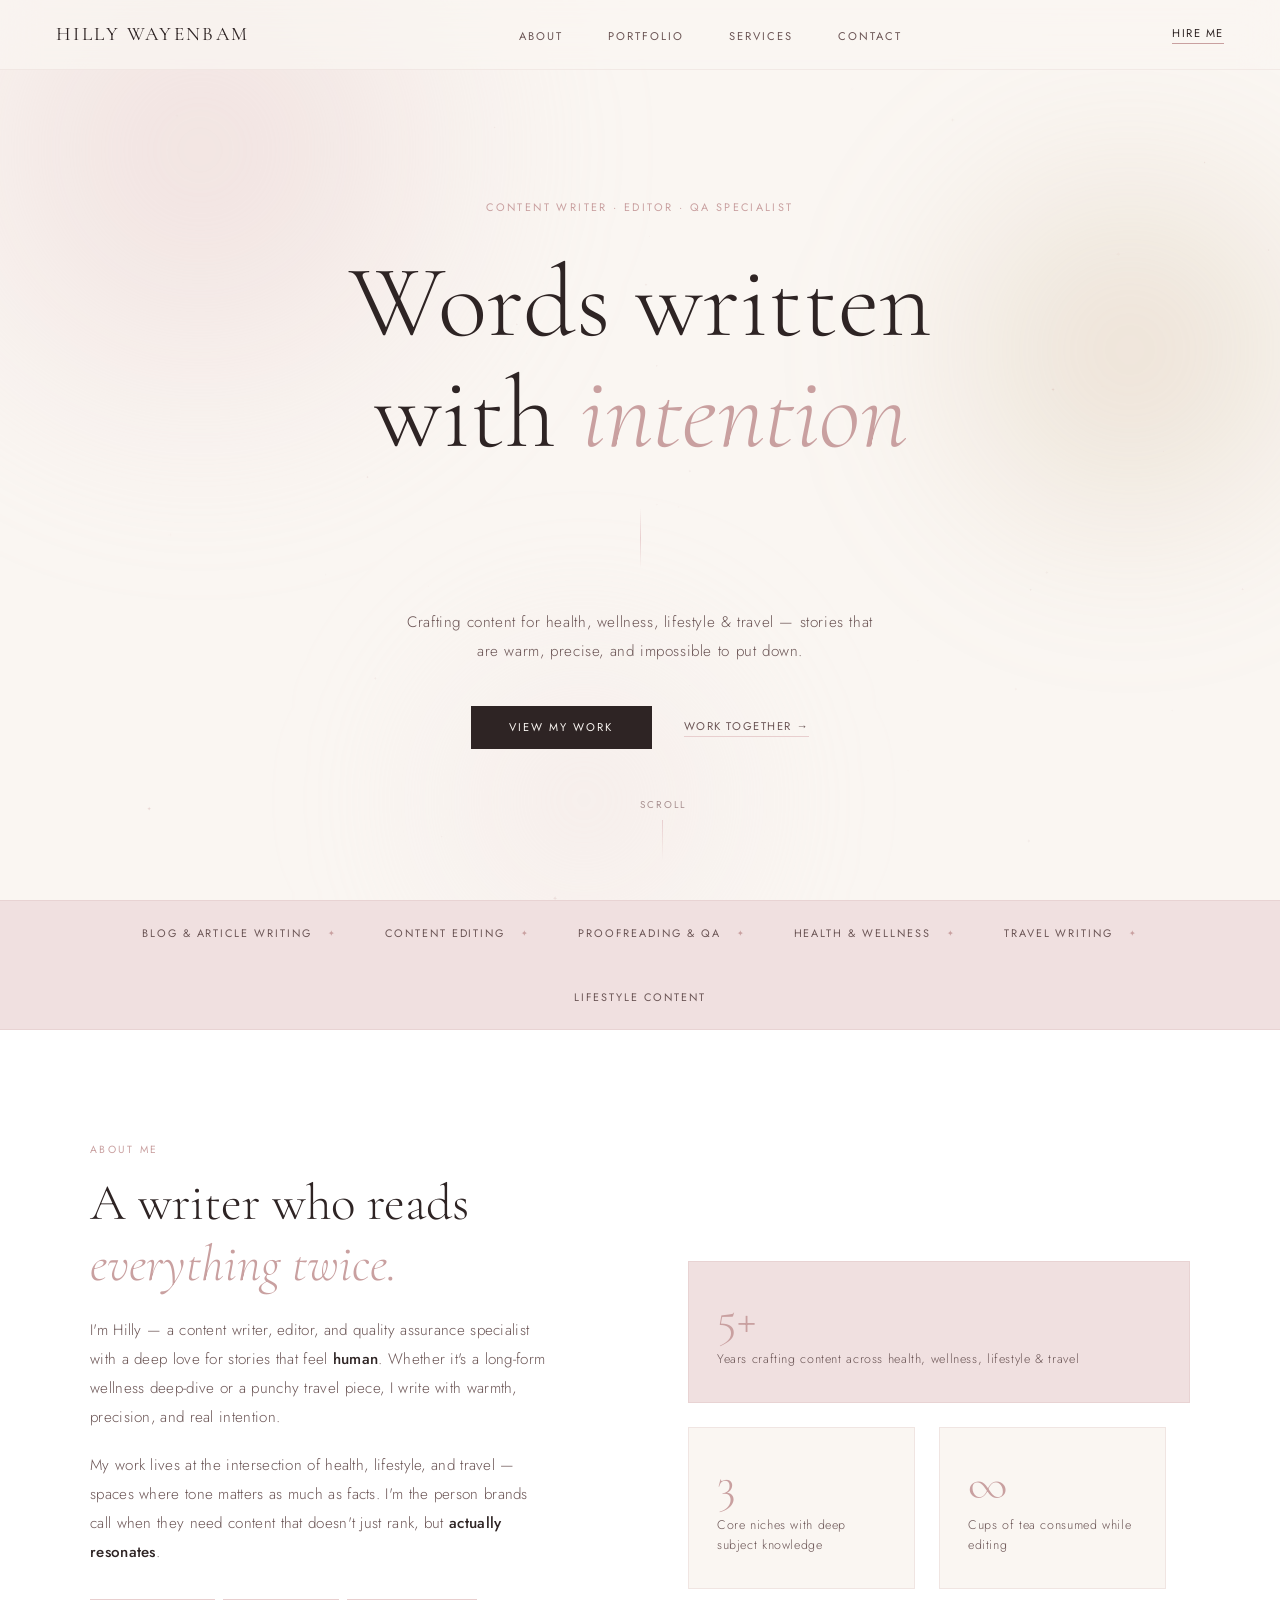
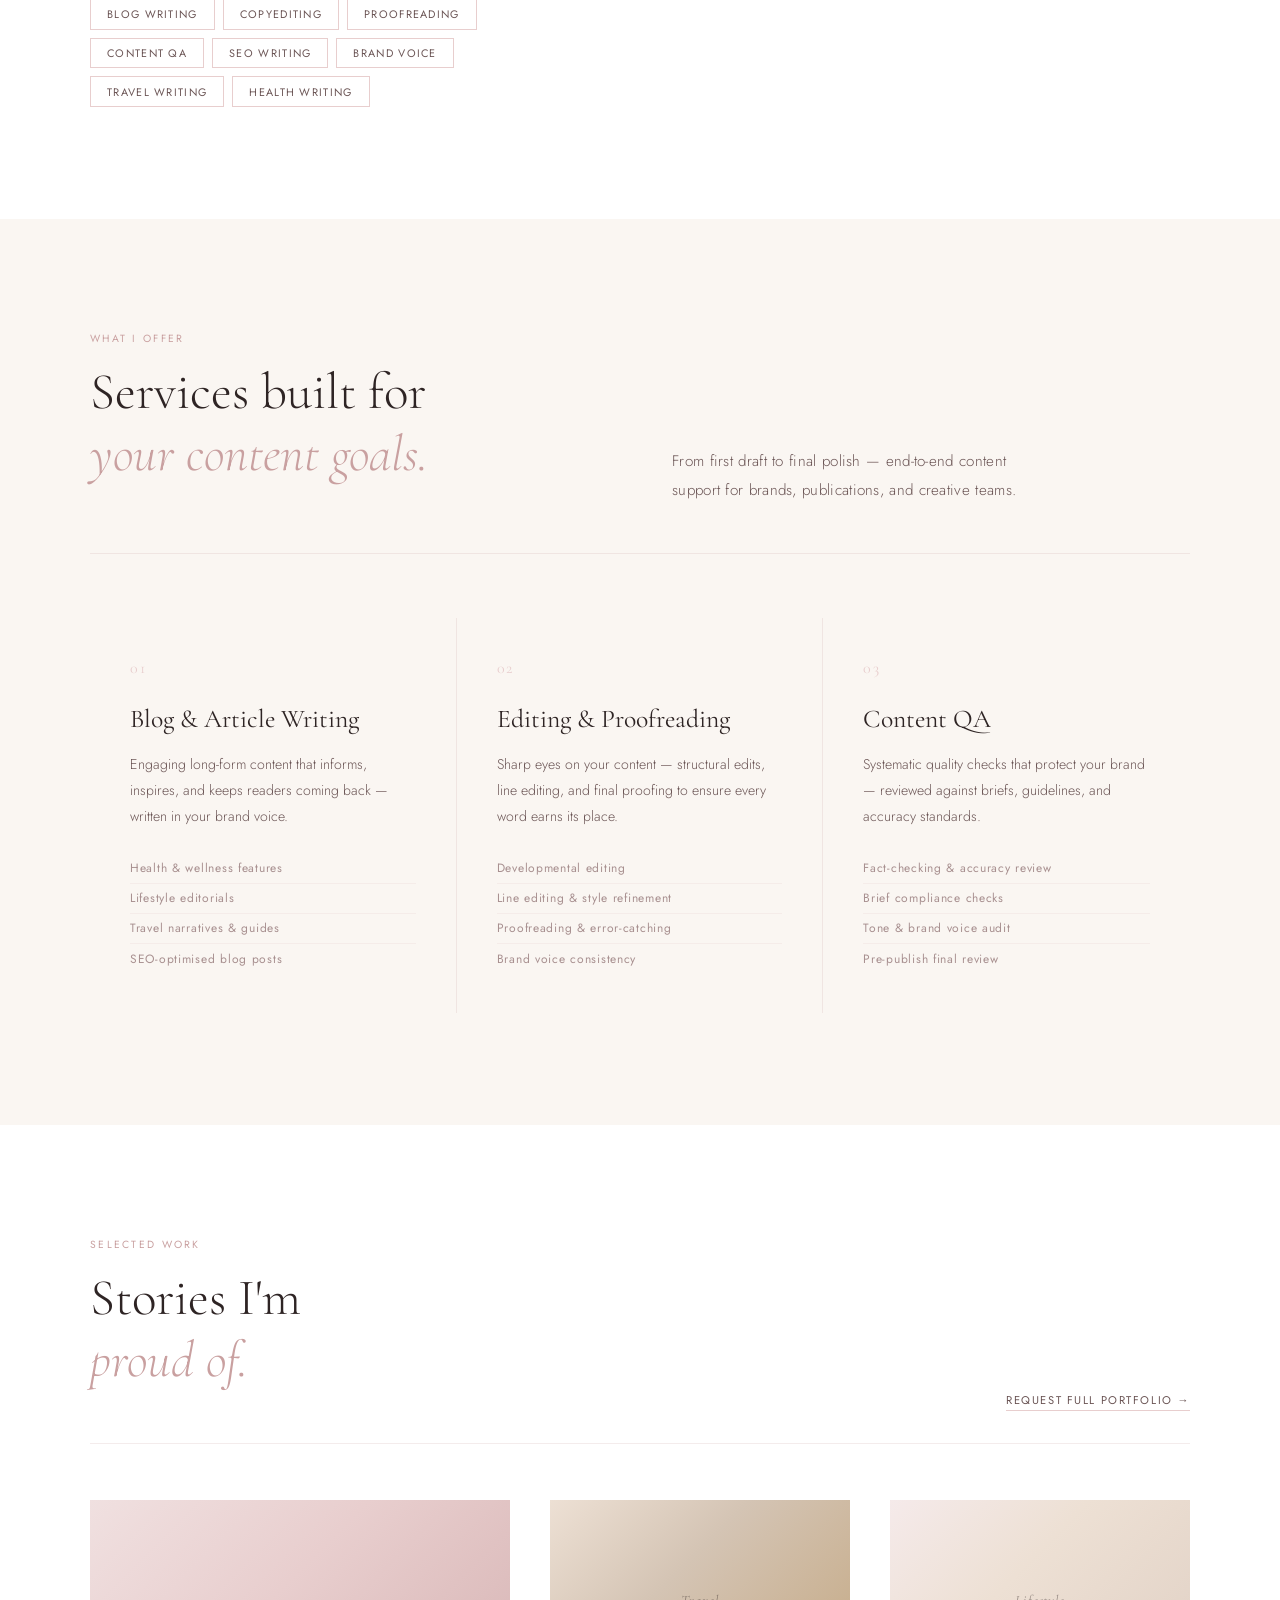
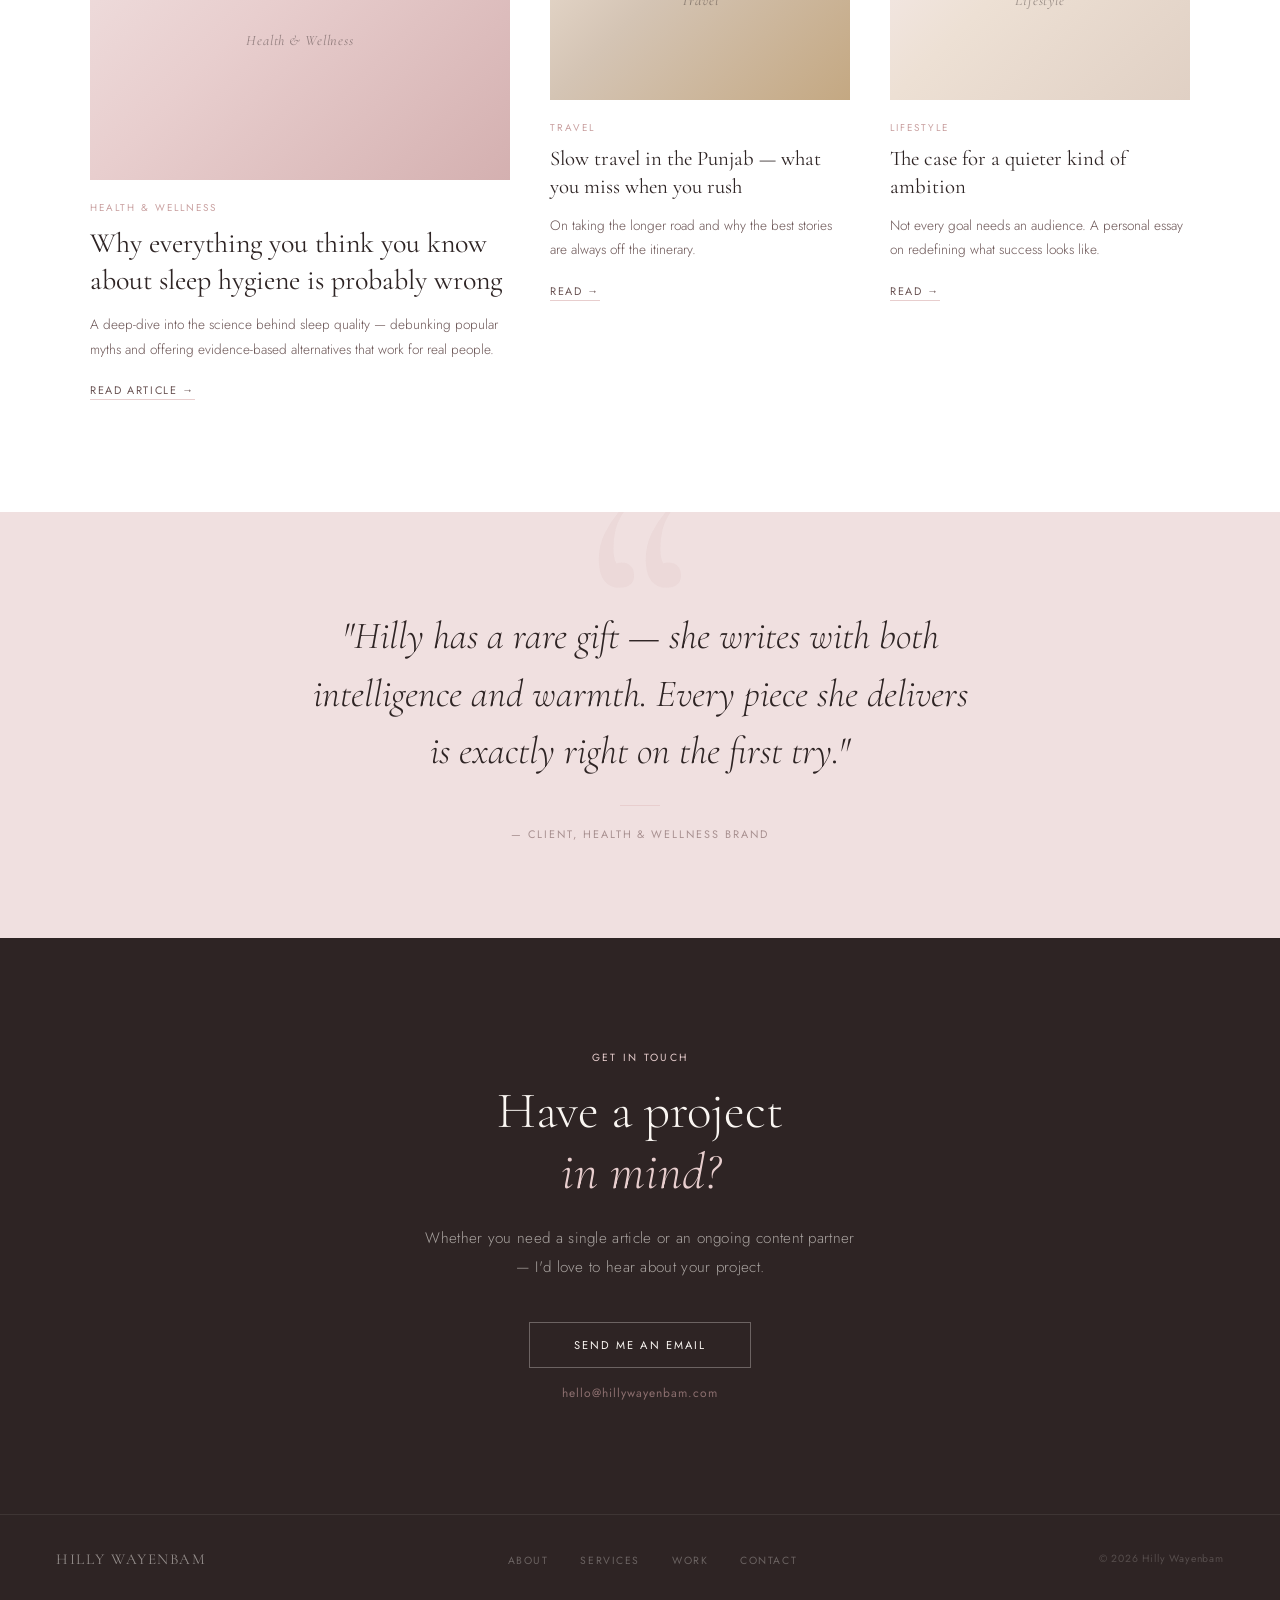
==== index.html @ 30f79be8 "index.html" ====
<!DOCTYPE html>
<html lang="en">
<head>
  <meta charset="UTF-8"/>
  <meta name="viewport" content="width=device-width, initial-scale=1.0"/>
  <title>Hilly Wayenbam — Content Writer & Editor</title>
  <link href="https://fonts.googleapis.com/css2?family=Cormorant+Garamond:ital,wght@0,300;0,400;0,500;1,300;1,400&family=Jost:wght@300;400;500&display=swap" rel="stylesheet"/>
  <style>
    *, *::before, *::after { box-sizing: border-box; margin: 0; padding: 0; }

    :root {
      --rose:        #C9A0A0;
      --rose-light:  #E8CECE;
      --rose-pale:   #F5EAEA;
      --blush:       #F0E0E0;
      --champagne:   #F7F0E8;
      --champagne2:  #EDE0D4;
      --parchment:   #FAF6F2;
      --ink:         #2E2424;
      --ink-mid:     #6B5555;
      --ink-light:   #A89090;
      --white:       #FFFFFF;
      --gold:        #C4A882;
    }

    html { scroll-behavior: smooth; }

    body {
      font-family: 'Jost', sans-serif;
      background: var(--parchment);
      color: var(--ink);
      overflow-x: hidden;
    }

    /* ── SPARKLES CANVAS ── */
    #sparkle-canvas {
      position: fixed;
      top: 0; left: 0;
      width: 100%; height: 100%;
      pointer-events: none;
      z-index: 0;
      opacity: 0.55;
    }

    /* ── NAV ── */
    nav {
      position: fixed; top: 0; left: 0; right: 0; z-index: 200;
      display: flex; justify-content: space-between; align-items: center;
      padding: 1.4rem 3.5rem;
      background: rgba(250,246,242,0.72);
      backdrop-filter: blur(18px);
      border-bottom: 1px solid rgba(201,160,160,0.15);
    }
    .nav-logo {
      font-family: 'Cormorant Garamond', serif;
      font-size: 1.2rem;
      font-weight: 400;
      letter-spacing: 0.12em;
      text-transform: uppercase;
      color: var(--ink);
      text-decoration: none;
    }
    .nav-links { display: flex; gap: 2.8rem; list-style: none; }
    .nav-links a {
      font-size: 0.7rem;
      letter-spacing: 0.18em;
      text-transform: uppercase;
      font-weight: 400;
      color: var(--ink-mid);
      text-decoration: none;
      transition: color 0.25s;
    }
    .nav-links a:hover { color: var(--rose); }
    .nav-cta {
      font-size: 0.7rem;
      letter-spacing: 0.14em;
      text-transform: uppercase;
      color: var(--ink);
      border-bottom: 1px solid var(--rose);
      padding-bottom: 2px;
      text-decoration: none;
      transition: color 0.2s;
    }
    .nav-cta:hover { color: var(--rose); }

    /* ── HERO ── */
    .hero {
      min-height: 100vh;
      display: flex;
      flex-direction: column;
      align-items: center;
      justify-content: center;
      text-align: center;
      position: relative;
      padding: 8rem 2rem 5rem;
      overflow: hidden;
    }

    .hero-bg {
      position: absolute; inset: 0;
      z-index: 0; pointer-events: none;
      overflow: hidden;
    }
    .orb {
      position: absolute;
      border-radius: 50%;
      filter: blur(72px);
    }
    .orb-1 {
      width: 700px; height: 700px;
      top: -200px; left: -150px;
      background: radial-gradient(circle, rgba(232,206,206,0.55) 0%, transparent 70%);
      animation: drift1 18s ease-in-out infinite alternate;
    }
    .orb-2 {
      width: 500px; height: 500px;
      top: 100px; right: -100px;
      background: radial-gradient(circle, rgba(196,168,130,0.3) 0%, transparent 70%);
      animation: drift2 14s ease-in-out infinite alternate;
    }
    .orb-3 {
      width: 400px; height: 400px;
      bottom: -100px; left: 30%;
      background: radial-gradient(circle, rgba(240,224,224,0.5) 0%, transparent 70%);
      animation: drift1 20s ease-in-out infinite alternate-reverse;
    }
    @keyframes drift1 {
      from { transform: translate(0,0) scale(1); }
      to   { transform: translate(40px,30px) scale(1.08); }
    }
    @keyframes drift2 {
      from { transform: translate(0,0) scale(1); }
      to   { transform: translate(-30px,20px) scale(1.05); }
    }

    .hero-eyebrow {
      font-size: 0.68rem;
      letter-spacing: 0.22em;
      text-transform: uppercase;
      color: var(--rose);
      margin-bottom: 2rem;
      position: relative; z-index: 1;
      opacity: 0;
      animation: fadeUp 1s ease 0.2s forwards;
    }
    .hero-headline {
      font-family: 'Cormorant Garamond', serif;
      font-size: clamp(3.5rem, 8vw, 7rem);
      font-weight: 300;
      line-height: 1.08;
      color: var(--ink);
      max-width: 820px;
      position: relative; z-index: 1;
      opacity: 0;
      animation: fadeUp 1.1s ease 0.4s forwards;
    }
    .hero-headline em { font-style: italic; color: var(--rose); }
    .hero-divider {
      width: 1px; height: 60px;
      background: linear-gradient(to bottom, transparent, var(--rose-light), transparent);
      margin: 2.5rem auto;
      position: relative; z-index: 1;
      opacity: 0;
      animation: fadeUp 1s ease 0.7s forwards;
    }
    .hero-sub {
      font-size: 0.95rem;
      font-weight: 300;
      line-height: 1.9;
      letter-spacing: 0.04em;
      color: var(--ink-mid);
      max-width: 480px;
      position: relative; z-index: 1;
      opacity: 0;
      animation: fadeUp 1s ease 0.9s forwards;
    }
    .hero-actions {
      display: flex; gap: 2rem; align-items: center;
      margin-top: 2.5rem;
      position: relative; z-index: 1;
      opacity: 0;
      animation: fadeUp 1s ease 1.1s forwards;
    }
    .btn-primary {
      background: var(--ink);
      color: var(--parchment);
      padding: 0.85rem 2.4rem;
      font-family: 'Jost', sans-serif;
      font-size: 0.7rem;
      letter-spacing: 0.18em;
      text-transform: uppercase;
      text-decoration: none;
      display: inline-block;
      transition: background 0.25s, transform 0.15s;
    }
    .btn-primary:hover { background: var(--rose); transform: translateY(-1px); }
    .btn-ghost {
      font-size: 0.7rem;
      letter-spacing: 0.14em;
      text-transform: uppercase;
      color: var(--ink-mid);
      text-decoration: none;
      border-bottom: 1px solid var(--rose-light);
      padding-bottom: 2px;
      transition: color 0.2s, border-color 0.2s;
    }
    .btn-ghost:hover { color: var(--rose); border-color: var(--rose); }
    .scroll-hint {
      position: absolute; bottom: 2.5rem; left: 50%; transform: translateX(-50%);
      display: flex; flex-direction: column; align-items: center; gap: 0.5rem;
      font-size: 0.62rem; letter-spacing: 0.2em; text-transform: uppercase;
      color: var(--ink-light); z-index: 1;
      opacity: 0; animation: fadeUp 1s ease 1.5s forwards;
    }
    .scroll-line {
      width: 1px; height: 40px;
      background: linear-gradient(to bottom, var(--rose-light), transparent);
      animation: scrollPulse 2s ease-in-out infinite;
    }
    @keyframes scrollPulse {
      0%,100% { opacity: 0.4; } 50% { opacity: 1; }
    }
    @keyframes fadeUp {
      from { opacity: 0; transform: translateY(22px); }
      to   { opacity: 1; transform: translateY(0); }
    }

    /* ── STRIP ── */
    .strip {
      display: flex; justify-content: center; align-items: center;
      gap: 3rem; padding: 1.5rem 3.5rem;
      background: var(--blush);
      border-top: 1px solid rgba(201,160,160,0.2);
      border-bottom: 1px solid rgba(201,160,160,0.2);
      flex-wrap: wrap; position: relative; z-index: 1;
    }
    .strip-item {
      font-size: 0.68rem; letter-spacing: 0.18em; text-transform: uppercase;
      color: var(--ink-mid);
      display: flex; align-items: center; gap: 1rem;
    }
    .strip-item::after { content: '✦'; font-size: 0.5rem; color: var(--rose); }
    .strip-item:last-child::after { display: none; }

    /* ── SECTIONS ── */
    .section { padding: 7rem 3.5rem; position: relative; z-index: 1; }
    .section-inner { max-width: 1100px; margin: 0 auto; }
    .label {
      font-size: 0.65rem; letter-spacing: 0.22em; text-transform: uppercase;
      color: var(--rose); margin-bottom: 1rem; display: block;
    }
    .heading {
      font-family: 'Cormorant Garamond', serif;
      font-size: clamp(2.2rem, 4vw, 3.5rem);
      font-weight: 300; line-height: 1.2; color: var(--ink); margin-bottom: 1.25rem;
    }
    .heading em { font-style: italic; color: var(--rose); }
    .body-text {
      font-size: 0.95rem; font-weight: 300; line-height: 1.9;
      color: var(--ink-mid); letter-spacing: 0.02em;
    }

    /* ── ABOUT ── */
    .about { background: var(--white); }
    .about-grid {
      display: grid; grid-template-columns: 1fr 1fr;
      gap: 6rem; align-items: center;
    }
    .about-text .body-text { max-width: 460px; margin-bottom: 1.25rem; }
    .about-text .body-text strong { color: var(--ink); font-weight: 500; }
    .about-tags { display: flex; flex-wrap: wrap; gap: 0.5rem; margin-top: 2rem; }
    .tag {
      font-size: 0.68rem; letter-spacing: 0.12em; text-transform: uppercase;
      color: var(--ink-mid); border: 1px solid var(--rose-light);
      padding: 0.4rem 1rem; transition: background 0.2s, color 0.2s;
    }
    .tag:hover { background: var(--rose-pale); color: var(--rose); }
    .about-visual { display: grid; grid-template-rows: auto auto; gap: 1.5rem; }
    .about-stat-row { display: grid; grid-template-columns: 1fr 1fr; gap: 1.5rem; }
    .stat-card {
      background: var(--parchment); padding: 2rem 1.75rem;
      border: 1px solid rgba(201,160,160,0.2);
    }
    .stat-card.wide { grid-column: span 2; background: var(--blush); }
    .stat-num {
      font-family: 'Cormorant Garamond', serif;
      font-size: 3rem; font-weight: 300; color: var(--rose);
      display: block; line-height: 1; margin-bottom: 0.5rem;
    }
    .stat-desc { font-size: 0.78rem; font-weight: 300; letter-spacing: 0.05em; color: var(--ink-mid); line-height: 1.6; }

    /* ── SERVICES ── */
    .services { background: var(--parchment); }
    .services-header {
      display: grid; grid-template-columns: 1fr 1fr; gap: 4rem;
      align-items: end; margin-bottom: 4rem; padding-bottom: 3rem;
      border-bottom: 1px solid rgba(201,160,160,0.2);
    }
    .services-grid { display: grid; grid-template-columns: repeat(3,1fr); gap: 0; }
    .service-card {
      padding: 2.5rem; border-right: 1px solid rgba(201,160,160,0.2);
      transition: background 0.25s;
    }
    .service-card:last-child { border-right: none; }
    .service-card:hover { background: var(--blush); }
    .service-num {
      font-family: 'Cormorant Garamond', serif; font-size: 1rem;
      color: var(--rose-light); letter-spacing: 0.1em; display: block; margin-bottom: 1.5rem;
    }
    .service-title {
      font-family: 'Cormorant Garamond', serif; font-size: 1.6rem;
      font-weight: 400; line-height: 1.3; color: var(--ink); margin-bottom: 1rem;
    }
    .service-desc { font-size: 0.88rem; font-weight: 300; line-height: 1.85; color: var(--ink-mid); margin-bottom: 1.5rem; }
    .service-list { list-style: none; }
    .service-list li {
      font-size: 0.75rem; letter-spacing: 0.06em; color: var(--ink-light);
      padding: 0.35rem 0; border-bottom: 1px solid rgba(201,160,160,0.12);
    }
    .service-list li:last-child { border-bottom: none; }

    /* ── WORK ── */
    .work { background: var(--white); }
    .work-header {
      display: flex; justify-content: space-between; align-items: flex-end;
      margin-bottom: 3.5rem; padding-bottom: 2rem;
      border-bottom: 1px solid rgba(201,160,160,0.2);
    }
    .work-grid { display: grid; grid-template-columns: 1.4fr 1fr 1fr; gap: 2.5rem; }
    .work-card-img {
      width: 100%; aspect-ratio: 3/2; margin-bottom: 1.25rem; overflow: hidden;
    }
    .work-card-img-inner {
      width: 100%; height: 100%; transition: transform 0.5s ease;
      display: flex; align-items: center; justify-content: center;
    }
    .work-card:hover .work-card-img-inner { transform: scale(1.04); }
    .img-wellness { background: linear-gradient(135deg,#F0E0E0 0%,#E8CECE 40%,#D4B0B0 100%); }
    .img-travel   { background: linear-gradient(135deg,#EDE0D4 0%,#D4C4B4 40%,#C4A882 100%); }
    .img-lifestyle{ background: linear-gradient(135deg,#F5EAEA 0%,#EDE0D4 40%,#E0D0C4 100%); }
    .img-label-inner {
      font-family: 'Cormorant Garamond', serif; font-size: 0.9rem;
      font-style: italic; color: rgba(46,36,36,0.45); letter-spacing: 0.06em;
    }
    .work-niche {
      font-size: 0.62rem; letter-spacing: 0.2em; text-transform: uppercase;
      color: var(--rose); margin-bottom: 0.6rem;
    }
    .work-title {
      font-family: 'Cormorant Garamond', serif; font-size: 1.3rem;
      font-weight: 400; line-height: 1.35; color: var(--ink); margin-bottom: 0.75rem;
    }
    .work-card.featured .work-title { font-size: 1.75rem; }
    .work-excerpt {
      font-size: 0.85rem; font-weight: 300; line-height: 1.8;
      color: var(--ink-mid); margin-bottom: 1rem;
    }
    .work-link {
      font-size: 0.68rem; letter-spacing: 0.15em; text-transform: uppercase;
      color: var(--ink-mid); text-decoration: none;
      border-bottom: 1px solid var(--rose-light); padding-bottom: 1px;
      transition: color 0.2s;
    }
    .work-link:hover { color: var(--rose); }

    /* ── QUOTE ── */
    .quote-section {
      background: var(--blush); padding: 6rem 3.5rem;
      text-align: center; position: relative; overflow: hidden; z-index: 1;
    }
    .quote-section::before {
      content: '\201C';
      font-family: 'Cormorant Garamond', serif; font-size: 20rem;
      color: rgba(201,160,160,0.12); position: absolute;
      top: -4rem; left: 50%; transform: translateX(-50%);
      line-height: 1; pointer-events: none;
    }
    .quote-text {
      font-family: 'Cormorant Garamond', serif;
      font-size: clamp(1.6rem,3vw,2.4rem); font-weight: 300; font-style: italic;
      line-height: 1.5; color: var(--ink); max-width: 680px;
      margin: 0 auto 1.5rem; position: relative; z-index: 1;
    }
    .quote-cite {
      font-size: 0.68rem; letter-spacing: 0.18em; text-transform: uppercase;
      color: var(--ink-light); position: relative; z-index: 1;
    }
    .quote-divider { width: 40px; height: 1px; background: var(--rose-light); margin: 1.25rem auto; }

    /* ── CTA ── */
    .cta { background: var(--ink); padding: 7rem 3.5rem; text-align: center; position: relative; z-index: 1; }
    .cta .label { color: var(--rose-light); }
    .cta .heading { color: var(--parchment); }
    .cta .heading em { color: var(--rose-light); }
    .cta .body-text { color: rgba(250,246,242,0.6); max-width: 440px; margin: 0 auto 2.5rem; }
    .btn-light {
      background: transparent; color: var(--parchment);
      padding: 0.9rem 2.8rem; font-family: 'Jost', sans-serif;
      font-size: 0.7rem; letter-spacing: 0.18em; text-transform: uppercase;
      text-decoration: none; border: 1px solid rgba(250,246,242,0.3);
      display: inline-block; transition: background 0.25s, border-color 0.25s;
    }
    .btn-light:hover { background: rgba(250,246,242,0.08); border-color: var(--rose-light); }
    .cta-email-link {
      display: block; margin-top: 1rem; font-size: 0.75rem; letter-spacing: 0.08em;
      color: rgba(201,160,160,0.6); text-decoration: none; transition: color 0.2s;
    }
    .cta-email-link:hover { color: var(--rose-light); }

    /* ── FOOTER ── */
    footer {
      background: var(--ink); padding: 2rem 3.5rem;
      border-top: 1px solid rgba(250,246,242,0.08);
      display: flex; justify-content: space-between; align-items: center;
      flex-wrap: wrap; gap: 1rem; position: relative; z-index: 1;
    }
    .footer-name {
      font-family: 'Cormorant Garamond', serif; font-size: 0.95rem;
      letter-spacing: 0.1em; text-transform: uppercase; color: rgba(250,246,242,0.5);
    }
    .footer-links { display: flex; gap: 2rem; list-style: none; }
    .footer-links a {
      font-size: 0.65rem; letter-spacing: 0.15em; text-transform: uppercase;
      color: rgba(250,246,242,0.3); text-decoration: none; transition: color 0.2s;
    }
    .footer-links a:hover { color: rgba(250,246,242,0.7); }
    .footer-copy { font-size: 0.65rem; letter-spacing: 0.08em; color: rgba(250,246,242,0.2); }

    /* ── REVEAL ── */
    .reveal { opacity: 0; transform: translateY(28px); transition: opacity 0.9s ease, transform 0.9s ease; }
    .reveal.visible { opacity: 1; transform: translateY(0); }

    /* ── RESPONSIVE ── */
    @media (max-width: 900px) {
      nav { padding: 1rem 1.5rem; }
      .nav-links { display: none; }
      .hero { padding: 7rem 1.5rem 4rem; }
      .section { padding: 5rem 1.5rem; }
      .about-grid { grid-template-columns: 1fr; gap: 3rem; }
      .services-header { grid-template-columns: 1fr; }
      .services-grid { grid-template-columns: 1fr; }
      .service-card { border-right: none; border-bottom: 1px solid rgba(201,160,160,0.2); }
      .work-grid { grid-template-columns: 1fr; }
      .quote-section { padding: 4rem 1.5rem; }
      .cta { padding: 5rem 1.5rem; }
      footer { padding: 1.5rem; flex-direction: column; align-items: flex-start; }
      .strip { gap: 1.5rem; padding: 1.25rem 1.5rem; }
      .work-header { flex-direction: column; align-items: flex-start; gap: 1rem; }
    }
  </style>
</head>
<body>

  <canvas id="sparkle-canvas"></canvas>

  <nav>
    <a href="index.html" class="nav-logo">Hilly Wayenbam</a>
<ul class="nav-links">
  <li><a href="about.html">About</a></li>
  <li><a href="portfolio.html">Portfolio</a></li>
  <li><a href="services.html">Services</a></li>
  <li><a href="contact.html">Contact</a></li>
</ul>
  <a href="contact.html" class="nav-cta">Hire Me</a>
  </nav>

  <section class="hero">
    <div class="hero-bg">
      <div class="orb orb-1"></div>
      <div class="orb orb-2"></div>
      <div class="orb orb-3"></div>
    </div>
    <p class="hero-eyebrow">Content Writer · Editor · QA Specialist</p>
    <h1 class="hero-headline">Words written<br>with <em>intention</em></h1>
    <div class="hero-divider"></div>
    <p class="hero-sub">Crafting content for health, wellness, lifestyle & travel — stories that are warm, precise, and impossible to put down.</p>
    <div class="hero-actions">
      <a href="#work" class="btn-primary">View My Work</a>
      <a href="#contact" class="btn-ghost">Work together →</a>
    </div>
    <div class="scroll-hint">
      <span>Scroll</span>
      <div class="scroll-line"></div>
    </div>
  </section>

  <div class="strip">
    <span class="strip-item">Blog & Article Writing</span>
    <span class="strip-item">Content Editing</span>
    <span class="strip-item">Proofreading & QA</span>
    <span class="strip-item">Health & Wellness</span>
    <span class="strip-item">Travel Writing</span>
    <span class="strip-item">Lifestyle Content</span>
  </div>

  <section class="section about" id="about">
    <div class="section-inner">
      <div class="about-grid reveal">
        <div class="about-text">
          <span class="label">About me</span>
          <h2 class="heading">A writer who reads<br><em>everything twice.</em></h2>
          <p class="body-text">I'm Hilly — a content writer, editor, and quality assurance specialist with a deep love for stories that feel <strong>human</strong>. Whether it's a long-form wellness deep-dive or a punchy travel piece, I write with warmth, precision, and real intention.</p>
          <p class="body-text" style="margin-top:1rem;">My work lives at the intersection of health, lifestyle, and travel — spaces where tone matters as much as facts. I'm the person brands call when they need content that doesn't just rank, but <strong>actually resonates</strong>.</p>
          <div class="about-tags">
            <span class="tag">Blog Writing</span>
            <span class="tag">Copyediting</span>
            <span class="tag">Proofreading</span>
            <span class="tag">Content QA</span>
            <span class="tag">SEO Writing</span>
            <span class="tag">Brand Voice</span>
            <span class="tag">Travel Writing</span>
            <span class="tag">Health Writing</span>
          </div>
        </div>
        <div class="about-visual">
          <div class="stat-card wide">
            <span class="stat-num">5+</span>
            <p class="stat-desc">Years crafting content across health, wellness, lifestyle & travel</p>
          </div>
          <div class="about-stat-row">
            <div class="stat-card">
              <span class="stat-num">3</span>
              <p class="stat-desc">Core niches with deep subject knowledge</p>
            </div>
            <div class="stat-card">
              <span class="stat-num">∞</span>
              <p class="stat-desc">Cups of tea consumed while editing</p>
            </div>
          </div>
        </div>
      </div>
    </div>
  </section>

  <section class="section services" id="services">
    <div class="section-inner">
      <div class="services-header reveal">
        <div>
          <span class="label">What I offer</span>
          <h2 class="heading">Services built for<br><em>your content goals.</em></h2>
        </div>
        <p class="body-text" style="max-width:360px;">From first draft to final polish — end-to-end content support for brands, publications, and creative teams.</p>
      </div>
      <div class="services-grid reveal">
        <div class="service-card">
          <span class="service-num">01</span>
          <h3 class="service-title">Blog & Article Writing</h3>
          <p class="service-desc">Engaging long-form content that informs, inspires, and keeps readers coming back — written in your brand voice.</p>
          <ul class="service-list">
            <li>Health & wellness features</li>
            <li>Lifestyle editorials</li>
            <li>Travel narratives & guides</li>
            <li>SEO-optimised blog posts</li>
          </ul>
        </div>
        <div class="service-card">
          <span class="service-num">02</span>
          <h3 class="service-title">Editing & Proofreading</h3>
          <p class="service-desc">Sharp eyes on your content — structural edits, line editing, and final proofing to ensure every word earns its place.</p>
          <ul class="service-list">
            <li>Developmental editing</li>
            <li>Line editing & style refinement</li>
            <li>Proofreading & error-catching</li>
            <li>Brand voice consistency</li>
          </ul>
        </div>
        <div class="service-card">
          <span class="service-num">03</span>
          <h3 class="service-title">Content QA</h3>
          <p class="service-desc">Systematic quality checks that protect your brand — reviewed against briefs, guidelines, and accuracy standards.</p>
          <ul class="service-list">
            <li>Fact-checking & accuracy review</li>
            <li>Brief compliance checks</li>
            <li>Tone & brand voice audit</li>
            <li>Pre-publish final review</li>
          </ul>
        </div>
      </div>
    </div>
  </section>

  <section class="section work" id="work">
    <div class="section-inner">
      <div class="work-header reveal">
        <div>
          <span class="label">Selected work</span>
          <h2 class="heading">Stories I'm<br><em>proud of.</em></h2>
        </div>
        <a href="#contact" class="btn-ghost">Request full portfolio →</a>
      </div>
      <div class="work-grid reveal">
        <div class="work-card featured">
          <div class="work-card-img">
            <div class="work-card-img-inner img-wellness">
              <span class="img-label-inner">Health & Wellness</span>
            </div>
          </div>
          <p class="work-niche">Health & Wellness</p>
          <h3 class="work-title">Why everything you think you know about sleep hygiene is probably wrong</h3>
          <p class="work-excerpt">A deep-dive into the science behind sleep quality — debunking popular myths and offering evidence-based alternatives that work for real people.</p>
          <a href="#" class="work-link">Read article →</a>
        </div>
        <div class="work-card">
          <div class="work-card-img">
            <div class="work-card-img-inner img-travel">
              <span class="img-label-inner">Travel</span>
            </div>
          </div>
          <p class="work-niche">Travel</p>
          <h3 class="work-title">Slow travel in the Punjab — what you miss when you rush</h3>
          <p class="work-excerpt">On taking the longer road and why the best stories are always off the itinerary.</p>
          <a href="#" class="work-link">Read →</a>
        </div>
        <div class="work-card">
          <div class="work-card-img">
            <div class="work-card-img-inner img-lifestyle">
              <span class="img-label-inner">Lifestyle</span>
            </div>
          </div>
          <p class="work-niche">Lifestyle</p>
          <h3 class="work-title">The case for a quieter kind of ambition</h3>
          <p class="work-excerpt">Not every goal needs an audience. A personal essay on redefining what success looks like.</p>
          <a href="#" class="work-link">Read →</a>
        </div>
      </div>
    </div>
  </section>

  <section class="quote-section reveal">
    <p class="quote-text">"Hilly has a rare gift — she writes with both intelligence and warmth. Every piece she delivers is exactly right on the first try."</p>
    <div class="quote-divider"></div>
    <p class="quote-cite">— Client, Health & Wellness Brand</p>
  </section>

  <section class="cta" id="contact">
    <div class="reveal">
      <span class="label">Get in touch</span>
      <h2 class="heading">Have a project<br><em>in mind?</em></h2>
      <p class="body-text">Whether you need a single article or an ongoing content partner — I'd love to hear about your project.</p>
      <a href="mailto:hello@hillywayenbam.com" class="btn-light">Send me an email</a>
      <a href="mailto:hello@hillywayenbam.com" class="cta-email-link">hello@hillywayenbam.com</a>
    </div>
  </section>

  <footer>
    <p class="footer-name">Hilly Wayenbam</p>
    <ul class="footer-links">
      <li><a href="#about">About</a></li>
      <li><a href="#services">Services</a></li>
      <li><a href="#work">Work</a></li>
      <li><a href="#contact">Contact</a></li>
    </ul>
    <p class="footer-copy">© 2026 Hilly Wayenbam</p>
  </footer>

  <script>
    const canvas = document.getElementById('sparkle-canvas');
    const ctx = canvas.getContext('2d');
    let W, H;
    const stars = [];

    function resize() { W = canvas.width = window.innerWidth; H = canvas.height = window.innerHeight; }
    resize();
    window.addEventListener('resize', resize);

    function rand(a,b) { return a + Math.random()*(b-a); }
    for (let i = 0; i < 55; i++) {
      stars.push({ x:rand(0,1), y:rand(0,1), size:rand(0.5,2.2), alpha:rand(0.1,0.7),
        speed:rand(0.0003,0.0012), phase:rand(0,Math.PI*2),
        drift:rand(-0.00008,0.00008), driftY:rand(-0.00005,0.00005) });
    }

    function drawStar(x,y,r,alpha) {
      ctx.save(); ctx.globalAlpha = alpha; ctx.fillStyle = '#C9A0A0';
      const spikes=4, outer=r, inner=r*0.38;
      ctx.beginPath();
      for (let i=0; i<spikes*2; i++) {
        const rad=(i*Math.PI)/spikes - Math.PI/2;
        const len = i%2===0 ? outer : inner;
        if (i===0) ctx.moveTo(x+Math.cos(rad)*len, y+Math.sin(rad)*len);
        else ctx.lineTo(x+Math.cos(rad)*len, y+Math.sin(rad)*len);
      }
      ctx.closePath(); ctx.fill(); ctx.restore();
    }

    let t = 0;
    function animate() {
      ctx.clearRect(0,0,W,H); t += 0.008;
      stars.forEach(s => {
        s.x += s.drift; s.y += s.driftY;
        if (s.x<0) s.x=1; if (s.x>1) s.x=0;
        if (s.y<0) s.y=1; if (s.y>1) s.y=0;
        const pulse = s.alpha*(0.5+0.5*Math.sin(t*s.speed*800+s.phase));
        drawStar(s.x*W, s.y*H, s.size, pulse);
      });
      requestAnimationFrame(animate);
    }
    animate();

    const obs = new IntersectionObserver((entries) => {
      entries.forEach((e,i) => { if (e.isIntersecting) setTimeout(()=>e.target.classList.add('visible'),i*80); });
    }, { threshold: 0.1 });
    document.querySelectorAll('.reveal').forEach(el => obs.observe(el));
  </script>

</body>
</html>
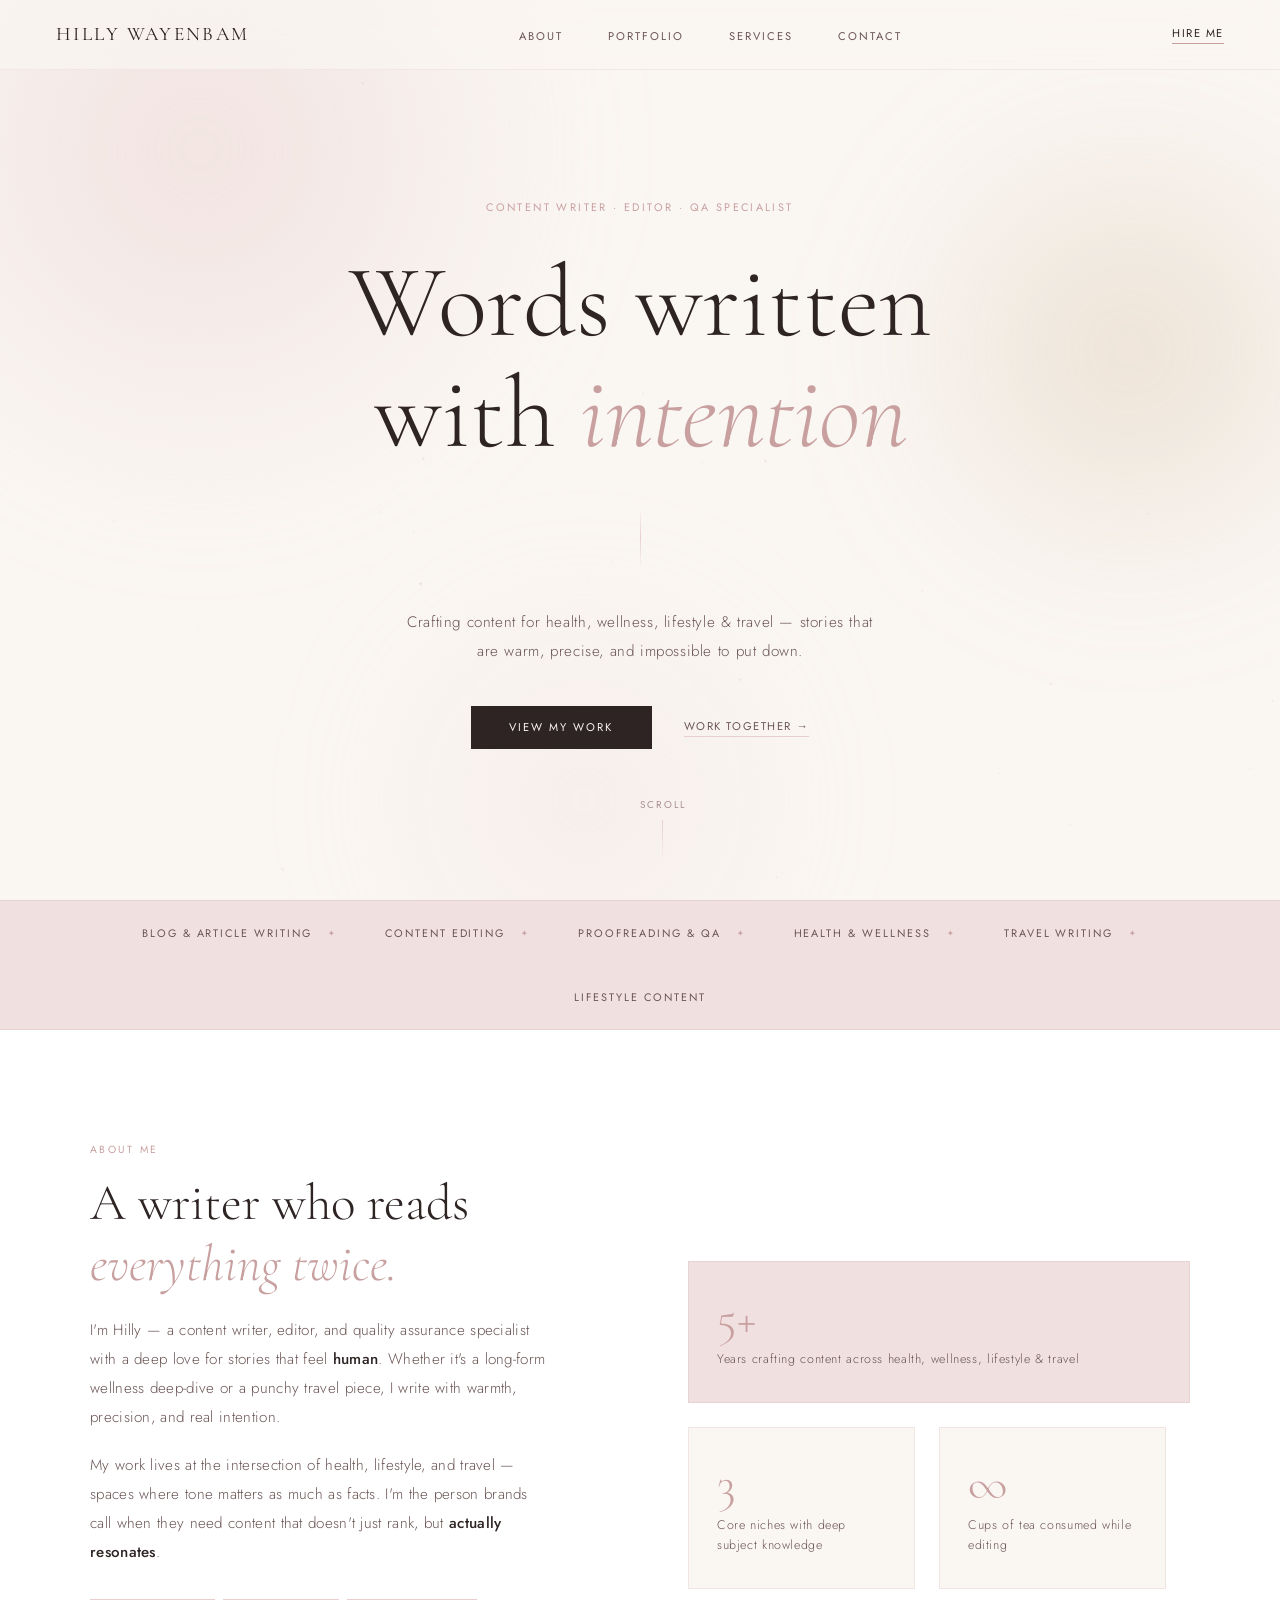
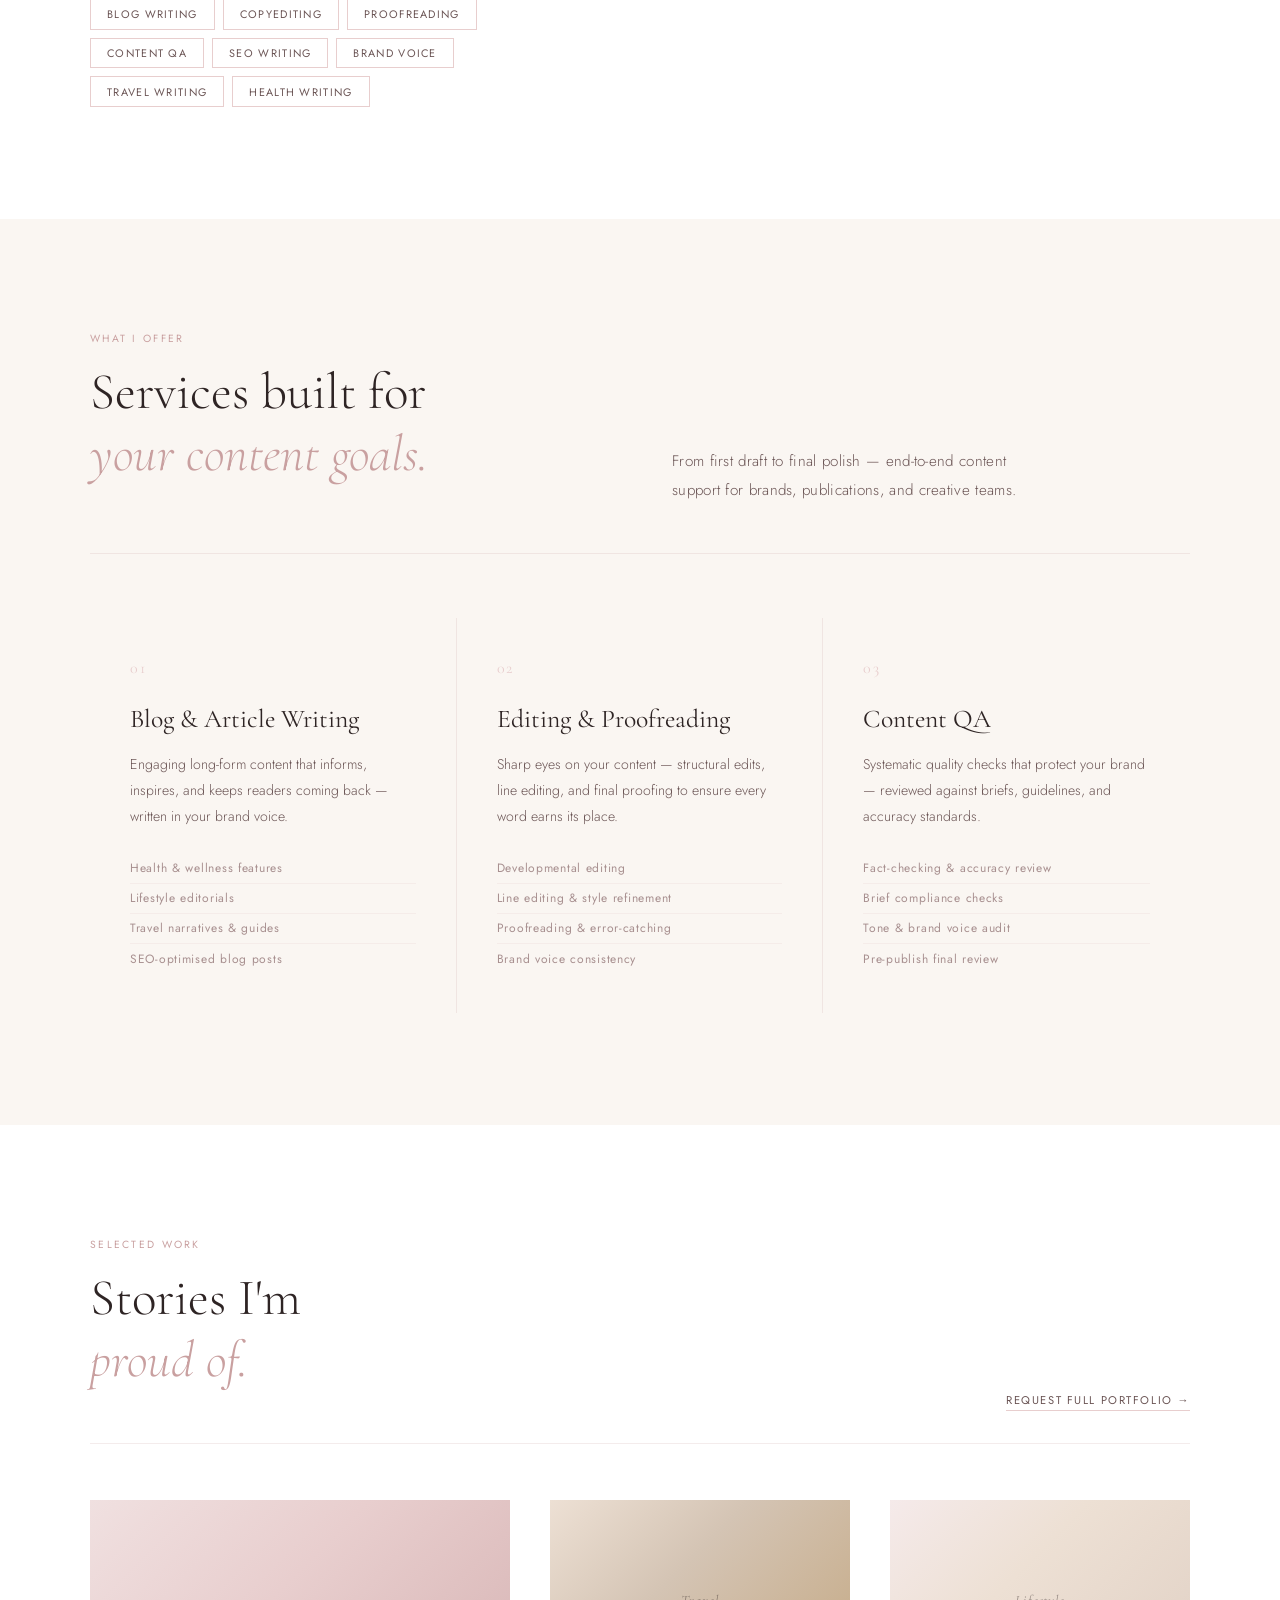
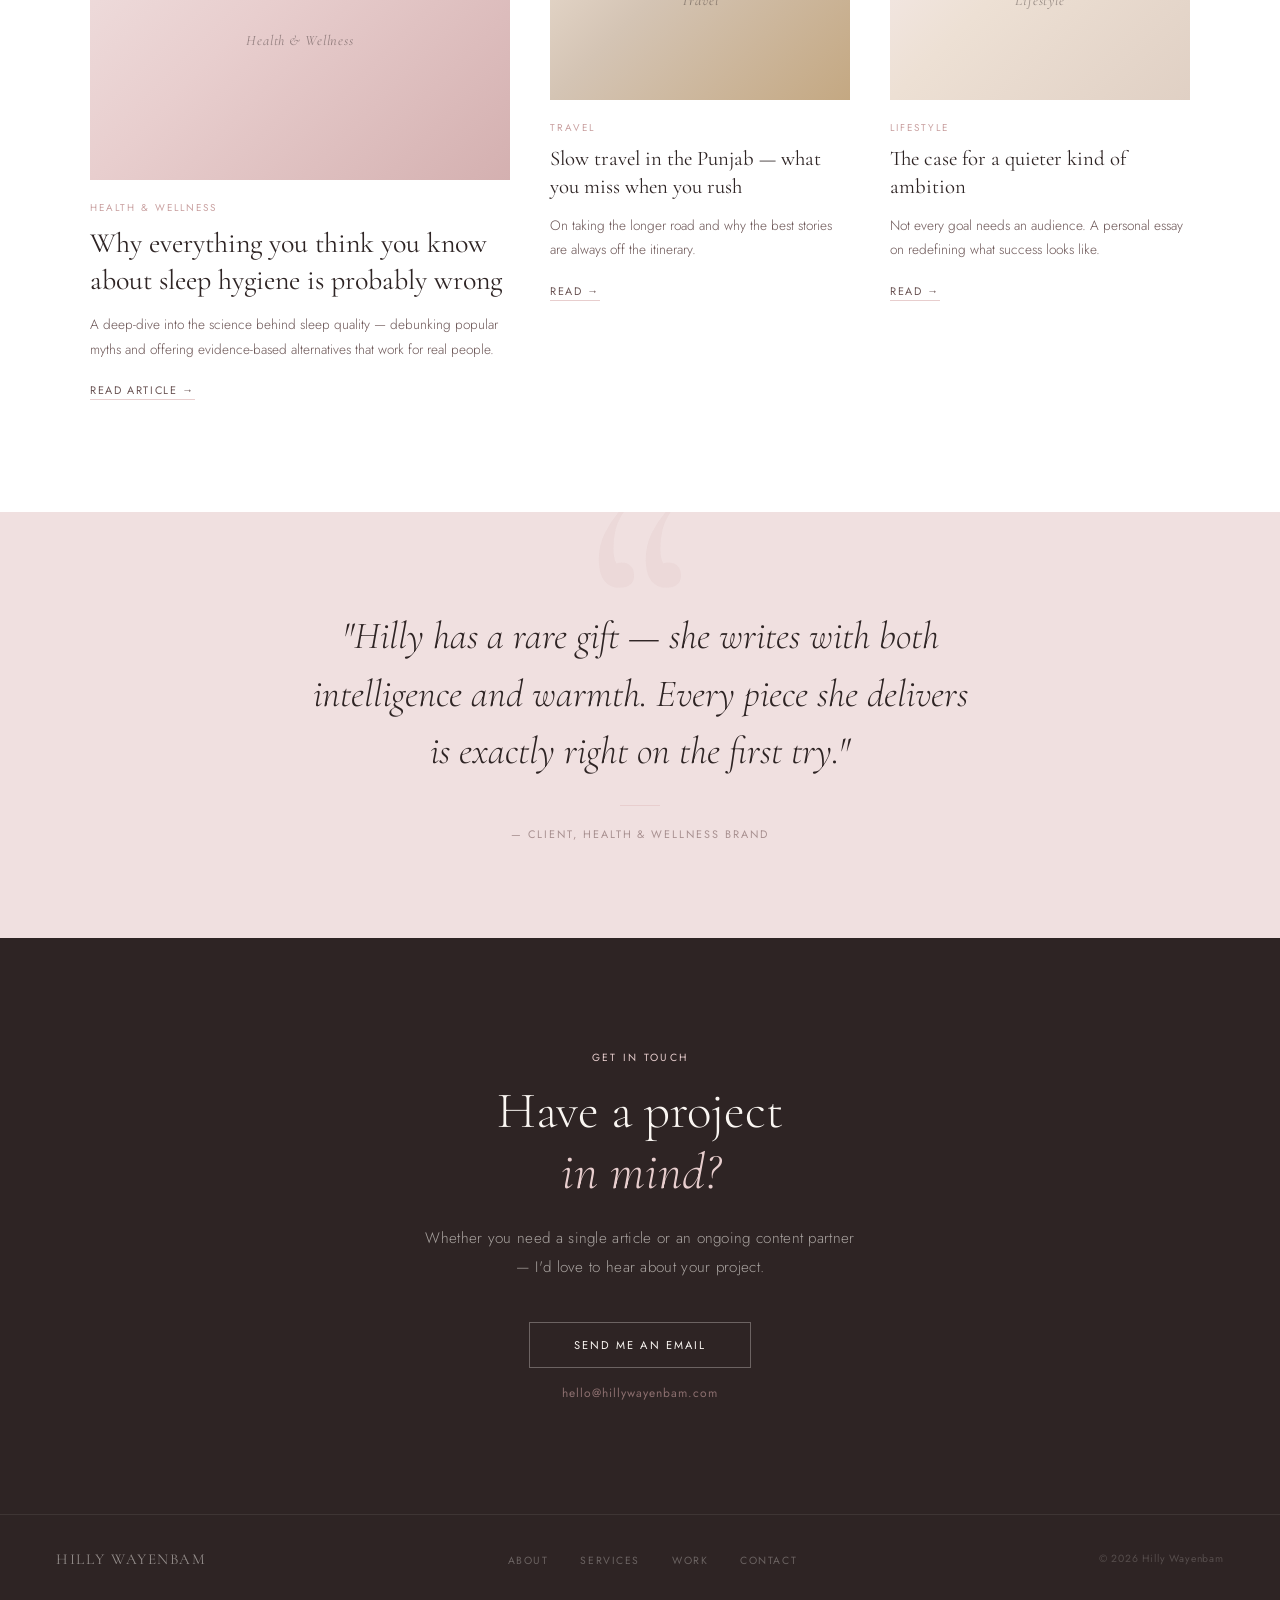
==== commit afffc691: "index.html" ====
--- a/index.html
+++ b/index.html
@@ -453,16 +453,16 @@
 
   <canvas id="sparkle-canvas"></canvas>
 
-  <nav>
-    <a href="index.html" class="nav-logo">Hilly Wayenbam</a>
-<ul class="nav-links">
-  <li><a href="about.html">About</a></li>
-  <li><a href="portfolio.html">Portfolio</a></li>
-  <li><a href="services.html">Services</a></li>
-  <li><a href="contact.html">Contact</a></li>
-</ul>
+ <nav>
+  <a href="index.html" class="nav-logo">Hilly Wayenbam</a>
+  <ul class="nav-links">
+    <li><a href="about.html">About</a></li>
+    <li><a href="portfolio.html">Portfolio</a></li>
+    <li><a href="services.html">Services</a></li>
+    <li><a href="contact.html">Contact</a></li>
+  </ul>
   <a href="contact.html" class="nav-cta">Hire Me</a>
-  </nav>
+</nav>
 
   <section class="hero">
     <div class="hero-bg">
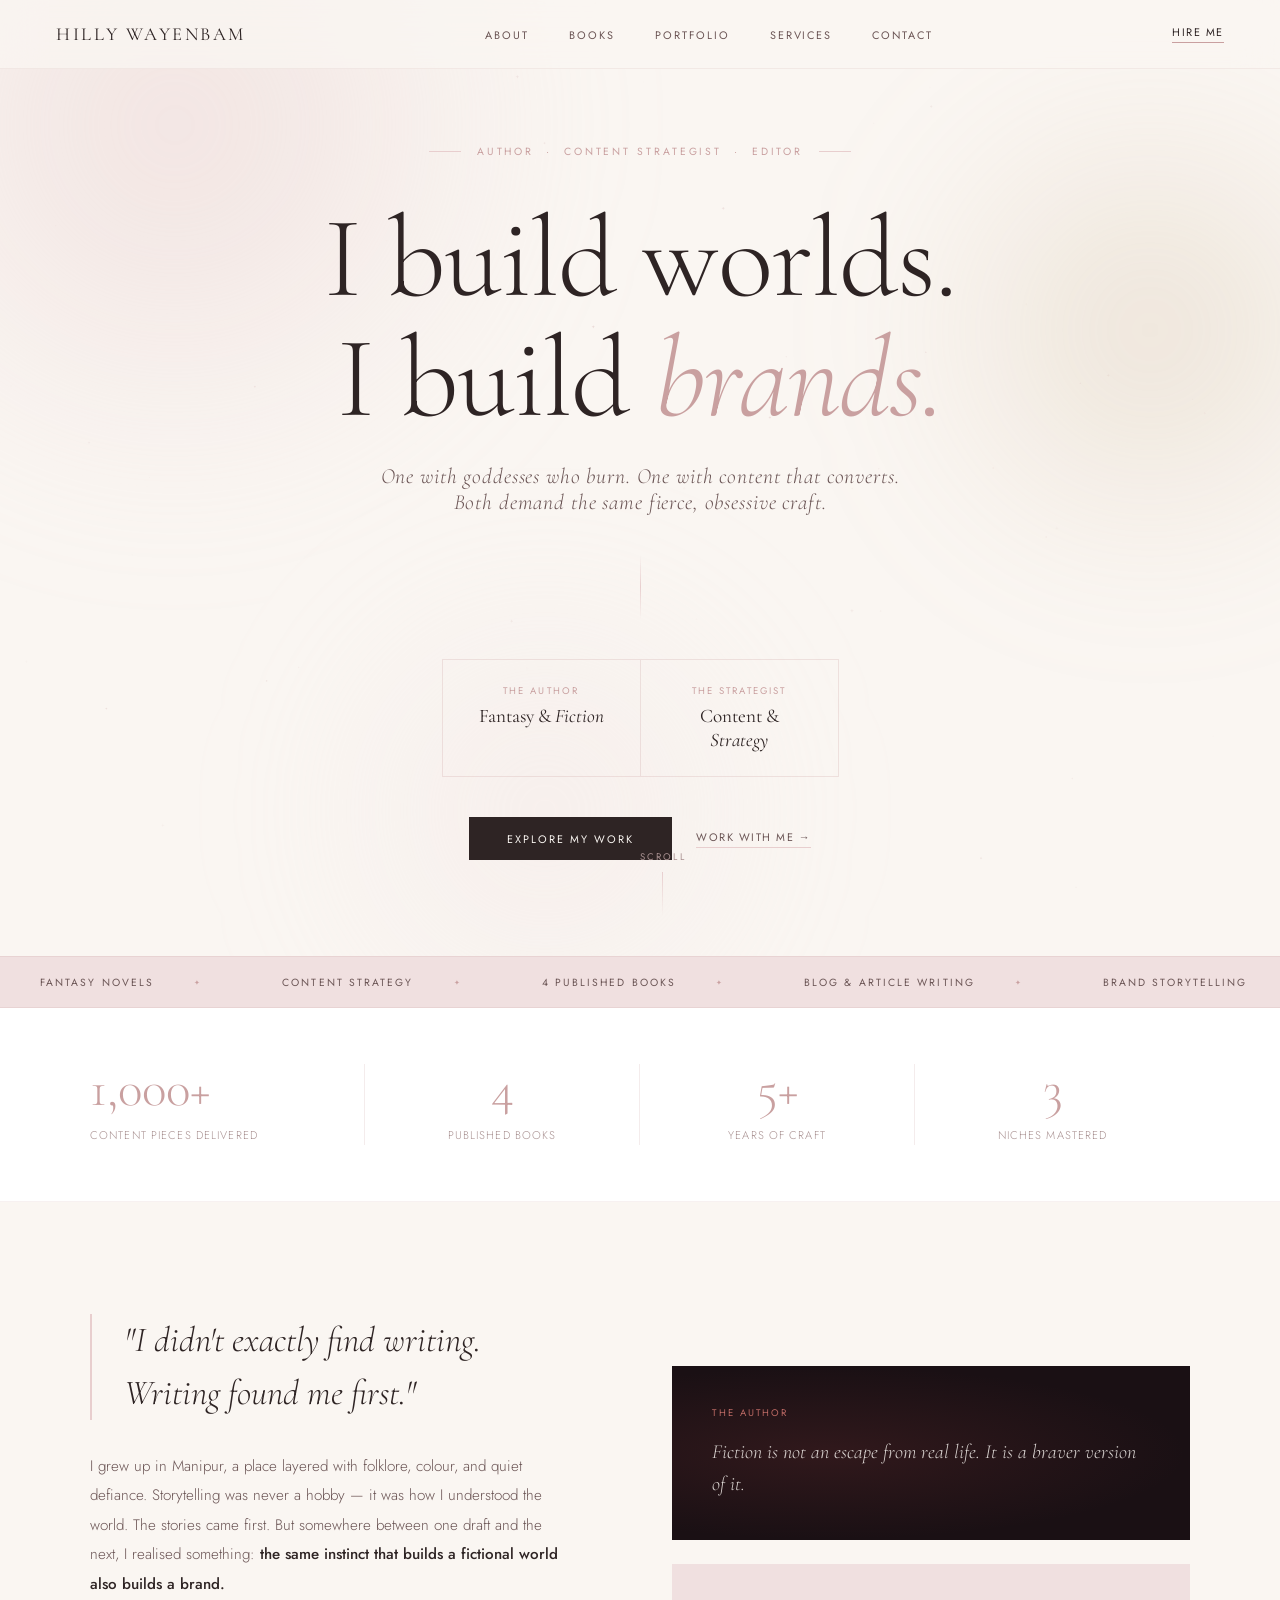
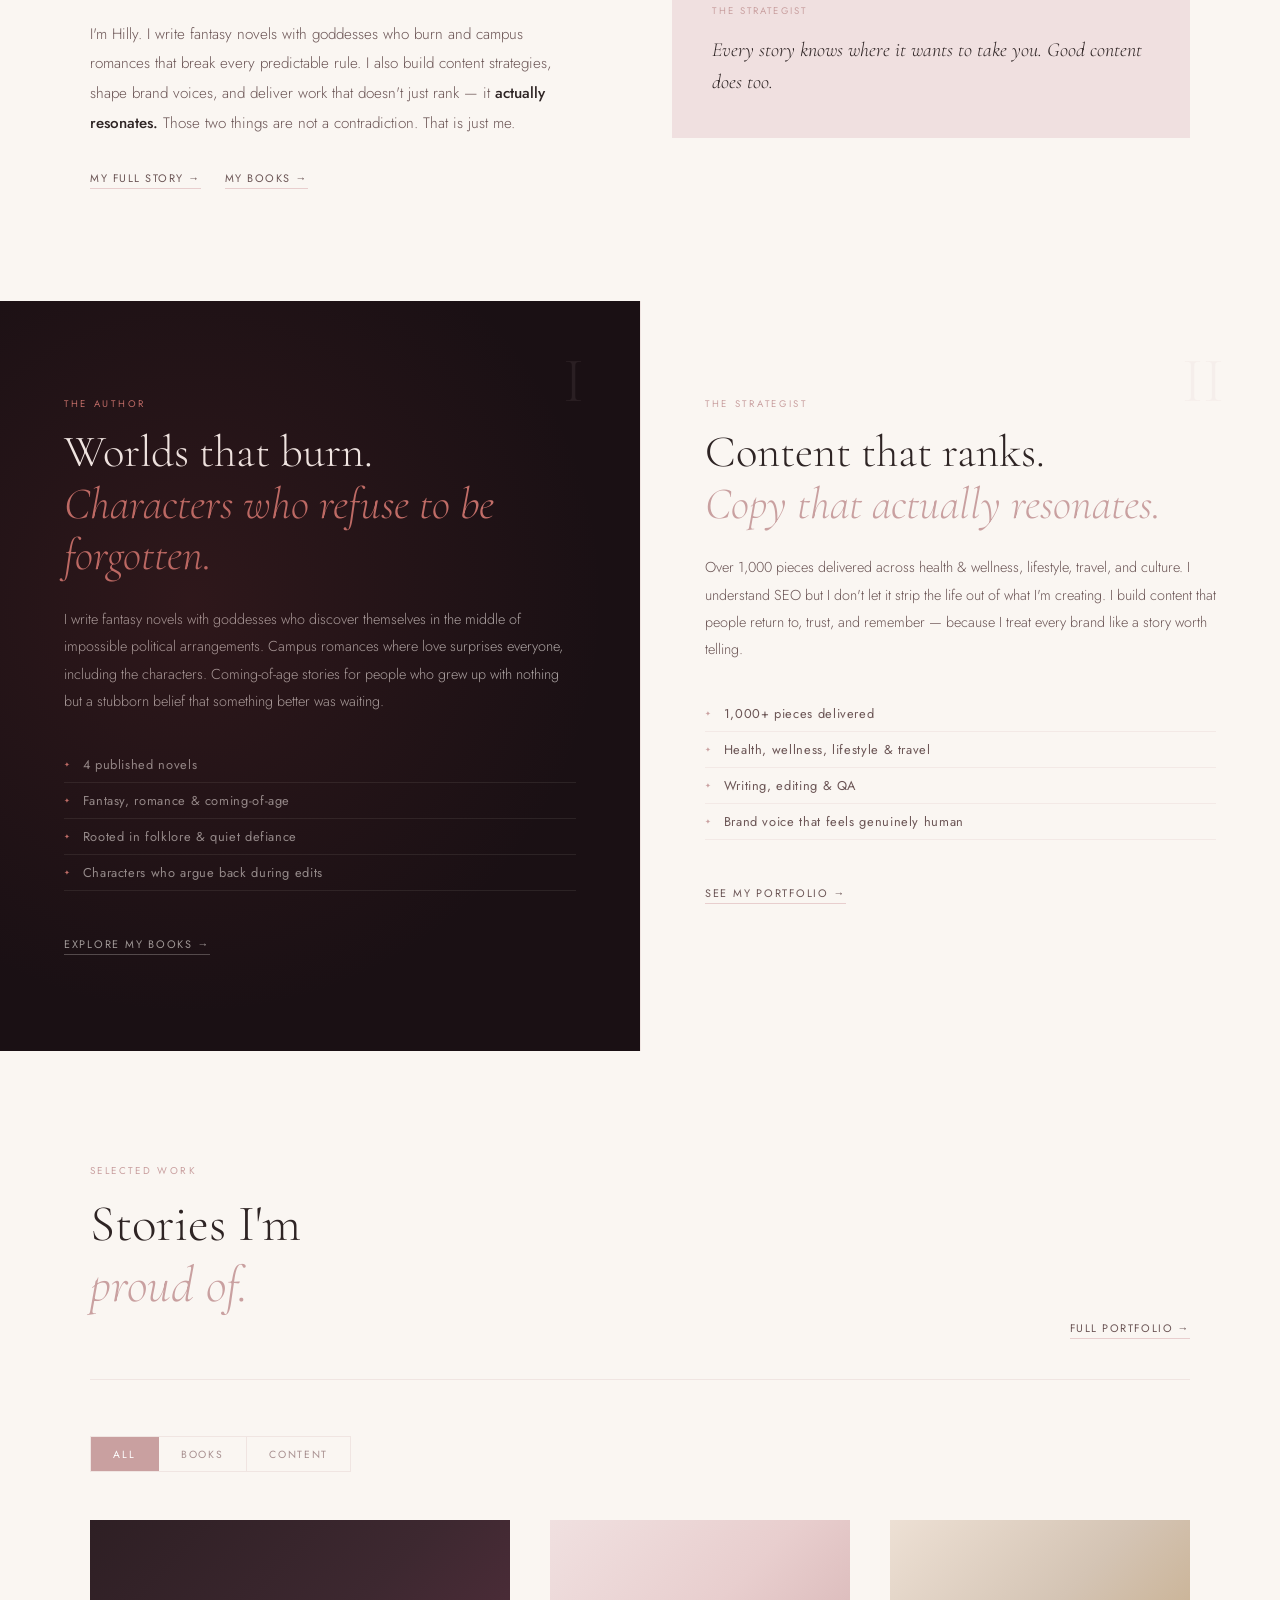
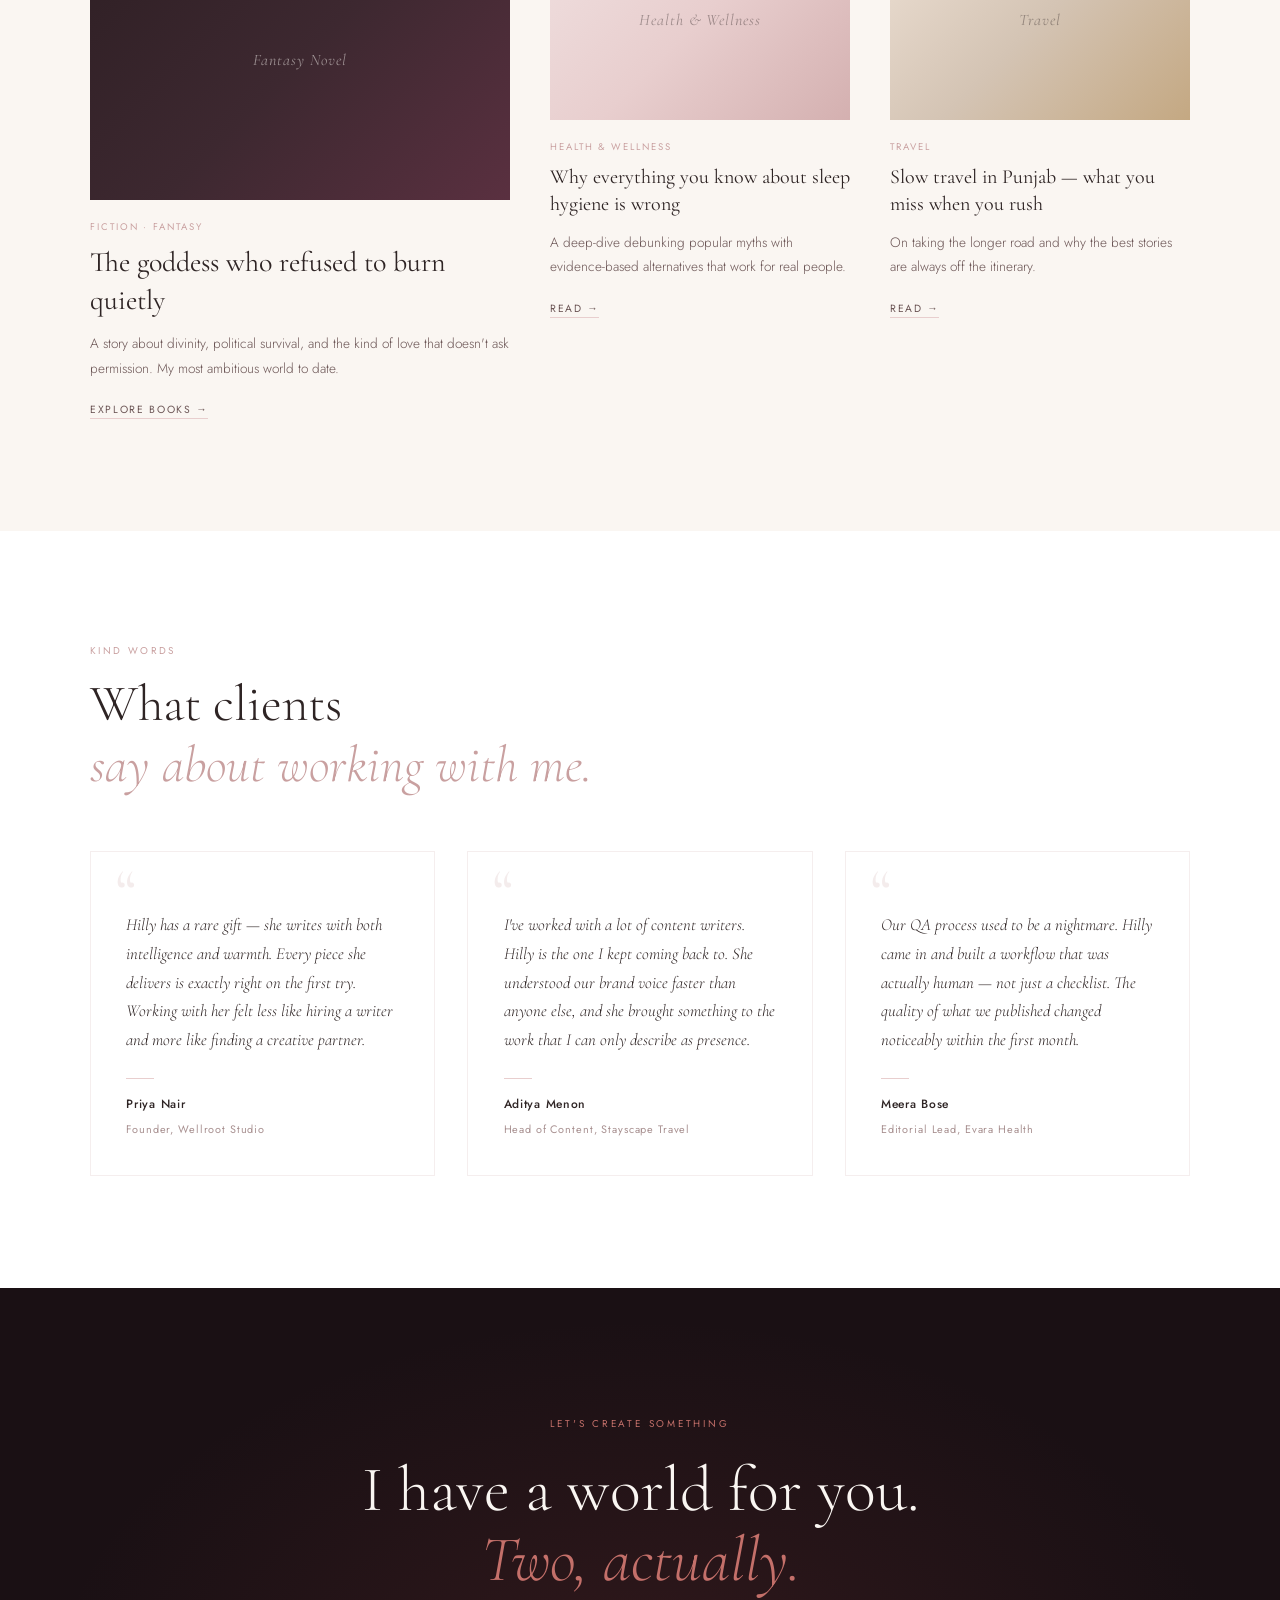
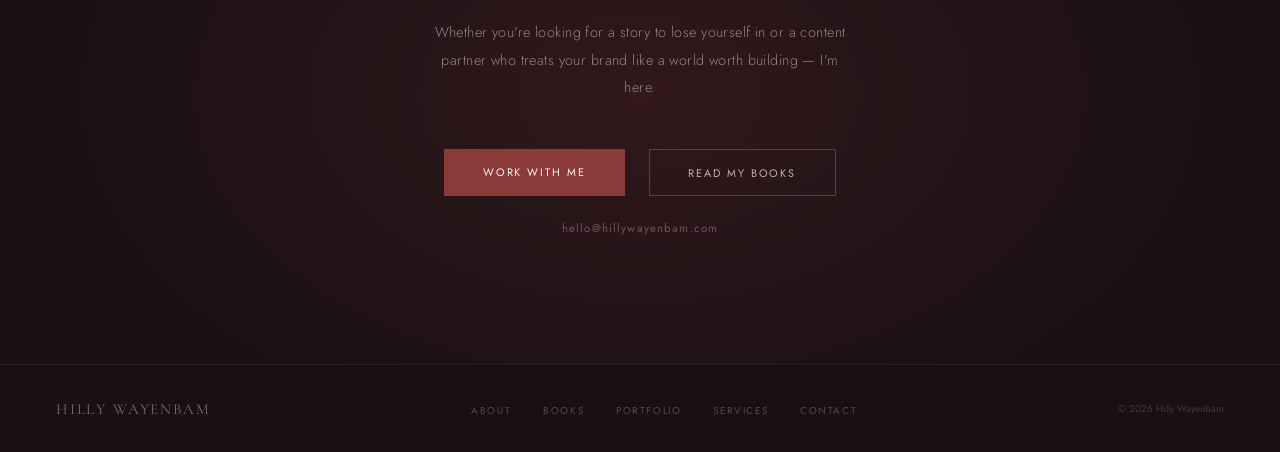
==== commit ea2d09bb: "index.html" ====
--- a/index.html
+++ b/index.html
@@ -3,8 +3,8 @@
 <head>
   <meta charset="UTF-8"/>
   <meta name="viewport" content="width=device-width, initial-scale=1.0"/>
-  <title>Hilly Wayenbam — Content Writer & Editor</title>
-  <link href="https://fonts.googleapis.com/css2?family=Cormorant+Garamond:ital,wght@0,300;0,400;0,500;1,300;1,400&family=Jost:wght@300;400;500&display=swap" rel="stylesheet"/>
+  <title>Hilly Wayenbam — Author & Content Strategist</title>
+  <link href="https://fonts.googleapis.com/css2?family=Cormorant+Garamond:ital,wght@0,300;0,400;0,500;1,300;1,400;1,500&family=Jost:wght@300;400;500&display=swap" rel="stylesheet"/>
   <style>
     *, *::before, *::after { box-sizing: border-box; margin: 0; padding: 0; }
 
@@ -13,14 +13,16 @@
       --rose-light:  #E8CECE;
       --rose-pale:   #F5EAEA;
       --blush:       #F0E0E0;
-      --champagne:   #F7F0E8;
-      --champagne2:  #EDE0D4;
       --parchment:   #FAF6F2;
       --ink:         #2E2424;
       --ink-mid:     #6B5555;
       --ink-light:   #A89090;
       --white:       #FFFFFF;
       --gold:        #C4A882;
+      --deep:        #1A1014;
+      --deep-mid:    #2E1F24;
+      --ember:       #8B3A3A;
+      --ember-light: #C4706A;
     }
 
     html { scroll-behavior: smooth; }
@@ -32,14 +34,10 @@
       overflow-x: hidden;
     }
 
-    /* ── SPARKLES CANVAS ── */
     #sparkle-canvas {
-      position: fixed;
-      top: 0; left: 0;
+      position: fixed; top: 0; left: 0;
       width: 100%; height: 100%;
-      pointer-events: none;
-      z-index: 0;
-      opacity: 0.55;
+      pointer-events: none; z-index: 0; opacity: 0.5;
     }
 
     /* ── NAV ── */
@@ -47,416 +45,524 @@
       position: fixed; top: 0; left: 0; right: 0; z-index: 200;
       display: flex; justify-content: space-between; align-items: center;
       padding: 1.4rem 3.5rem;
-      background: rgba(250,246,242,0.72);
-      backdrop-filter: blur(18px);
+      background: rgba(250,246,242,0.75);
+      backdrop-filter: blur(20px);
       border-bottom: 1px solid rgba(201,160,160,0.15);
+      transition: background 0.3s;
     }
     .nav-logo {
       font-family: 'Cormorant Garamond', serif;
-      font-size: 1.2rem;
-      font-weight: 400;
-      letter-spacing: 0.12em;
-      text-transform: uppercase;
-      color: var(--ink);
-      text-decoration: none;
-    }
-    .nav-links { display: flex; gap: 2.8rem; list-style: none; }
+      font-size: 1.15rem; font-weight: 400;
+      letter-spacing: 0.14em; text-transform: uppercase;
+      color: var(--ink); text-decoration: none;
+    }
+    .nav-links { display: flex; gap: 2.5rem; list-style: none; }
     .nav-links a {
-      font-size: 0.7rem;
-      letter-spacing: 0.18em;
-      text-transform: uppercase;
-      font-weight: 400;
-      color: var(--ink-mid);
-      text-decoration: none;
-      transition: color 0.25s;
+      font-size: 0.68rem; letter-spacing: 0.18em; text-transform: uppercase;
+      color: var(--ink-mid); text-decoration: none; transition: color 0.2s;
     }
     .nav-links a:hover { color: var(--rose); }
     .nav-cta {
-      font-size: 0.7rem;
-      letter-spacing: 0.14em;
-      text-transform: uppercase;
-      color: var(--ink);
-      border-bottom: 1px solid var(--rose);
-      padding-bottom: 2px;
-      text-decoration: none;
-      transition: color 0.2s;
+      font-size: 0.68rem; letter-spacing: 0.14em; text-transform: uppercase;
+      color: var(--ink); border-bottom: 1px solid var(--rose);
+      padding-bottom: 2px; text-decoration: none; transition: color 0.2s;
     }
     .nav-cta:hover { color: var(--rose); }
 
     /* ── HERO ── */
     .hero {
       min-height: 100vh;
-      display: flex;
-      flex-direction: column;
-      align-items: center;
-      justify-content: center;
+      display: flex; flex-direction: column;
+      align-items: center; justify-content: center;
       text-align: center;
-      position: relative;
-      padding: 8rem 2rem 5rem;
+      position: relative; padding: 9rem 2rem 6rem;
       overflow: hidden;
     }
-
-    .hero-bg {
-      position: absolute; inset: 0;
-      z-index: 0; pointer-events: none;
-      overflow: hidden;
-    }
+    .hero-bg { position: absolute; inset: 0; z-index: 0; pointer-events: none; overflow: hidden; }
     .orb {
-      position: absolute;
-      border-radius: 50%;
-      filter: blur(72px);
+      position: absolute; border-radius: 50%; filter: blur(80px);
     }
     .orb-1 {
-      width: 700px; height: 700px;
-      top: -200px; left: -150px;
-      background: radial-gradient(circle, rgba(232,206,206,0.55) 0%, transparent 70%);
-      animation: drift1 18s ease-in-out infinite alternate;
+      width: 750px; height: 750px; top: -250px; left: -200px;
+      background: radial-gradient(circle, rgba(232,206,206,0.5) 0%, transparent 70%);
+      animation: drift1 20s ease-in-out infinite alternate;
     }
     .orb-2 {
-      width: 500px; height: 500px;
-      top: 100px; right: -100px;
-      background: radial-gradient(circle, rgba(196,168,130,0.3) 0%, transparent 70%);
-      animation: drift2 14s ease-in-out infinite alternate;
+      width: 500px; height: 500px; top: 80px; right: -120px;
+      background: radial-gradient(circle, rgba(196,168,130,0.28) 0%, transparent 70%);
+      animation: drift2 15s ease-in-out infinite alternate;
     }
     .orb-3 {
-      width: 400px; height: 400px;
-      bottom: -100px; left: 30%;
-      background: radial-gradient(circle, rgba(240,224,224,0.5) 0%, transparent 70%);
-      animation: drift1 20s ease-in-out infinite alternate-reverse;
-    }
-    @keyframes drift1 {
-      from { transform: translate(0,0) scale(1); }
-      to   { transform: translate(40px,30px) scale(1.08); }
-    }
-    @keyframes drift2 {
-      from { transform: translate(0,0) scale(1); }
-      to   { transform: translate(-30px,20px) scale(1.05); }
-    }
+      width: 450px; height: 450px; bottom: -80px; left: 25%;
+      background: radial-gradient(circle, rgba(240,224,224,0.45) 0%, transparent 70%);
+      animation: drift1 22s ease-in-out infinite alternate-reverse;
+    }
+    @keyframes drift1 { from{transform:translate(0,0) scale(1)} to{transform:translate(40px,30px) scale(1.08)} }
+    @keyframes drift2 { from{transform:translate(0,0) scale(1)} to{transform:translate(-30px,20px) scale(1.06)} }
 
     .hero-eyebrow {
-      font-size: 0.68rem;
-      letter-spacing: 0.22em;
-      text-transform: uppercase;
-      color: var(--rose);
-      margin-bottom: 2rem;
+      font-size: 0.65rem; letter-spacing: 0.28em; text-transform: uppercase;
+      color: var(--rose); margin-bottom: 2.5rem;
       position: relative; z-index: 1;
-      opacity: 0;
-      animation: fadeUp 1s ease 0.2s forwards;
-    }
+      opacity: 0; animation: fadeUp 1s ease 0.2s forwards;
+      display: flex; align-items: center; gap: 1rem; justify-content: center;
+    }
+    .hero-eyebrow::before, .hero-eyebrow::after {
+      content: ''; display: inline-block; width: 32px; height: 1px; background: var(--rose-light);
+    }
+
     .hero-headline {
       font-family: 'Cormorant Garamond', serif;
-      font-size: clamp(3.5rem, 8vw, 7rem);
-      font-weight: 300;
-      line-height: 1.08;
-      color: var(--ink);
-      max-width: 820px;
+      font-size: clamp(3.8rem, 9vw, 8rem);
+      font-weight: 300; line-height: 1.04; letter-spacing: -0.01em;
+      color: var(--ink); max-width: 900px;
       position: relative; z-index: 1;
-      opacity: 0;
-      animation: fadeUp 1.1s ease 0.4s forwards;
+      opacity: 0; animation: fadeUp 1.1s ease 0.4s forwards;
     }
     .hero-headline em { font-style: italic; color: var(--rose); }
+    .hero-headline .line-two { display: block; font-weight: 300; }
+
+    .hero-tagline {
+      font-family: 'Cormorant Garamond', serif;
+      font-size: clamp(1rem, 2vw, 1.35rem);
+      font-weight: 300; font-style: italic;
+      color: var(--ink-mid); letter-spacing: 0.04em;
+      margin-top: 1.5rem; max-width: 560px;
+      position: relative; z-index: 1;
+      opacity: 0; animation: fadeUp 1s ease 0.65s forwards;
+    }
+
     .hero-divider {
-      width: 1px; height: 60px;
+      width: 1px; height: 64px;
       background: linear-gradient(to bottom, transparent, var(--rose-light), transparent);
       margin: 2.5rem auto;
       position: relative; z-index: 1;
-      opacity: 0;
-      animation: fadeUp 1s ease 0.7s forwards;
-    }
-    .hero-sub {
-      font-size: 0.95rem;
-      font-weight: 300;
-      line-height: 1.9;
-      letter-spacing: 0.04em;
-      color: var(--ink-mid);
-      max-width: 480px;
+      opacity: 0; animation: fadeUp 1s ease 0.85s forwards;
+    }
+
+    .hero-dual {
+      display: flex; gap: 0; align-items: stretch;
+      border: 1px solid rgba(201,160,160,0.25);
+      position: relative; z-index: 1; max-width: 580px;
+      opacity: 0; animation: fadeUp 1s ease 1s forwards;
+    }
+    .hero-dual-side {
+      flex: 1; padding: 1.5rem 2rem; text-align: center;
+      transition: background 0.3s;
+    }
+    .hero-dual-side:first-child {
+      border-right: 1px solid rgba(201,160,160,0.25);
+    }
+    .hero-dual-side:hover { background: rgba(201,160,160,0.06); }
+    .dual-label {
+      font-size: 0.6rem; letter-spacing: 0.22em; text-transform: uppercase;
+      color: var(--rose); display: block; margin-bottom: 0.4rem;
+    }
+    .dual-title {
+      font-family: 'Cormorant Garamond', serif;
+      font-size: 1.2rem; font-weight: 400; color: var(--ink);
+    }
+    .dual-title em { font-style: italic; }
+
+    .hero-actions {
+      display: flex; gap: 1.5rem; align-items: center; margin-top: 2.5rem;
       position: relative; z-index: 1;
-      opacity: 0;
-      animation: fadeUp 1s ease 0.9s forwards;
-    }
-    .hero-actions {
-      display: flex; gap: 2rem; align-items: center;
-      margin-top: 2.5rem;
-      position: relative; z-index: 1;
-      opacity: 0;
-      animation: fadeUp 1s ease 1.1s forwards;
+      opacity: 0; animation: fadeUp 1s ease 1.2s forwards;
     }
     .btn-primary {
-      background: var(--ink);
-      color: var(--parchment);
-      padding: 0.85rem 2.4rem;
-      font-family: 'Jost', sans-serif;
-      font-size: 0.7rem;
-      letter-spacing: 0.18em;
-      text-transform: uppercase;
-      text-decoration: none;
-      display: inline-block;
+      background: var(--ink); color: var(--parchment);
+      padding: 0.85rem 2.4rem; font-family: 'Jost', sans-serif;
+      font-size: 0.68rem; letter-spacing: 0.18em; text-transform: uppercase;
+      text-decoration: none; display: inline-block;
       transition: background 0.25s, transform 0.15s;
     }
     .btn-primary:hover { background: var(--rose); transform: translateY(-1px); }
     .btn-ghost {
-      font-size: 0.7rem;
-      letter-spacing: 0.14em;
-      text-transform: uppercase;
-      color: var(--ink-mid);
-      text-decoration: none;
-      border-bottom: 1px solid var(--rose-light);
-      padding-bottom: 2px;
+      font-size: 0.68rem; letter-spacing: 0.14em; text-transform: uppercase;
+      color: var(--ink-mid); text-decoration: none;
+      border-bottom: 1px solid var(--rose-light); padding-bottom: 2px;
       transition: color 0.2s, border-color 0.2s;
     }
     .btn-ghost:hover { color: var(--rose); border-color: var(--rose); }
+
     .scroll-hint {
       position: absolute; bottom: 2.5rem; left: 50%; transform: translateX(-50%);
       display: flex; flex-direction: column; align-items: center; gap: 0.5rem;
-      font-size: 0.62rem; letter-spacing: 0.2em; text-transform: uppercase;
+      font-size: 0.6rem; letter-spacing: 0.22em; text-transform: uppercase;
       color: var(--ink-light); z-index: 1;
-      opacity: 0; animation: fadeUp 1s ease 1.5s forwards;
+      opacity: 0; animation: fadeUp 1s ease 1.6s forwards;
     }
     .scroll-line {
-      width: 1px; height: 40px;
+      width: 1px; height: 44px;
       background: linear-gradient(to bottom, var(--rose-light), transparent);
-      animation: scrollPulse 2s ease-in-out infinite;
-    }
-    @keyframes scrollPulse {
-      0%,100% { opacity: 0.4; } 50% { opacity: 1; }
-    }
+      animation: scrollPulse 2.2s ease-in-out infinite;
+    }
+    @keyframes scrollPulse { 0%,100%{opacity:.35} 50%{opacity:1} }
     @keyframes fadeUp {
-      from { opacity: 0; transform: translateY(22px); }
-      to   { opacity: 1; transform: translateY(0); }
+      from{opacity:0;transform:translateY(24px)}
+      to{opacity:1;transform:translateY(0)}
     }
 
     /* ── STRIP ── */
     .strip {
-      display: flex; justify-content: center; align-items: center;
-      gap: 3rem; padding: 1.5rem 3.5rem;
-      background: var(--blush);
+      background: var(--blush); position: relative; z-index: 1;
       border-top: 1px solid rgba(201,160,160,0.2);
       border-bottom: 1px solid rgba(201,160,160,0.2);
-      flex-wrap: wrap; position: relative; z-index: 1;
+      overflow: hidden; padding: 0;
+    }
+    .strip-track {
+      display: flex; align-items: center;
+      animation: marquee 28s linear infinite;
+      white-space: nowrap; padding: 1.1rem 0;
     }
     .strip-item {
-      font-size: 0.68rem; letter-spacing: 0.18em; text-transform: uppercase;
-      color: var(--ink-mid);
-      display: flex; align-items: center; gap: 1rem;
-    }
-    .strip-item::after { content: '✦'; font-size: 0.5rem; color: var(--rose); }
-    .strip-item:last-child::after { display: none; }
+      font-size: 0.65rem; letter-spacing: 0.2em; text-transform: uppercase;
+      color: var(--ink-mid); padding: 0 2.5rem; flex-shrink: 0;
+      display: inline-flex; align-items: center; gap: 2.5rem;
+    }
+    .strip-dot { color: var(--rose); font-size: 0.45rem; }
+    @keyframes marquee { from{transform:translateX(0)} to{transform:translateX(-50%)} }
+
+    /* ── STATS BAR ── */
+    .stats-bar {
+      background: var(--white); position: relative; z-index: 1;
+      padding: 3.5rem 3.5rem;
+      border-bottom: 1px solid rgba(201,160,160,0.15);
+    }
+    .stats-inner {
+      max-width: 1100px; margin: 0 auto;
+      display: grid; grid-template-columns: repeat(4, 1fr);
+      gap: 0;
+    }
+    .stat-item {
+      padding: 0 2.5rem; text-align: center;
+      border-right: 1px solid rgba(201,160,160,0.2);
+    }
+    .stat-item:first-child { padding-left: 0; text-align: left; }
+    .stat-item:last-child { border-right: none; }
+    .stat-num {
+      font-family: 'Cormorant Garamond', serif;
+      font-size: clamp(2.2rem, 4vw, 3.2rem); font-weight: 300;
+      color: var(--rose); display: block; line-height: 1; margin-bottom: 0.4rem;
+    }
+    .stat-label {
+      font-size: 0.7rem; letter-spacing: 0.1em; text-transform: uppercase;
+      color: var(--ink-light); font-weight: 300;
+    }
 
     /* ── SECTIONS ── */
     .section { padding: 7rem 3.5rem; position: relative; z-index: 1; }
     .section-inner { max-width: 1100px; margin: 0 auto; }
-    .label {
-      font-size: 0.65rem; letter-spacing: 0.22em; text-transform: uppercase;
+    .s-label {
+      font-size: 0.62rem; letter-spacing: 0.24em; text-transform: uppercase;
       color: var(--rose); margin-bottom: 1rem; display: block;
     }
-    .heading {
-      font-family: 'Cormorant Garamond', serif;
-      font-size: clamp(2.2rem, 4vw, 3.5rem);
-      font-weight: 300; line-height: 1.2; color: var(--ink); margin-bottom: 1.25rem;
-    }
-    .heading em { font-style: italic; color: var(--rose); }
-    .body-text {
-      font-size: 0.95rem; font-weight: 300; line-height: 1.9;
+    .s-heading {
+      font-family: 'Cormorant Garamond', serif;
+      font-size: clamp(2.2rem, 4vw, 3.4rem); font-weight: 300;
+      line-height: 1.18; color: var(--ink); margin-bottom: 1.5rem;
+    }
+    .s-heading em { font-style: italic; color: var(--rose); }
+    .s-body {
+      font-size: 0.95rem; font-weight: 300; line-height: 1.95;
       color: var(--ink-mid); letter-spacing: 0.02em;
     }
 
-    /* ── ABOUT ── */
-    .about { background: var(--white); }
-    .about-grid {
-      display: grid; grid-template-columns: 1fr 1fr;
-      gap: 6rem; align-items: center;
-    }
-    .about-text .body-text { max-width: 460px; margin-bottom: 1.25rem; }
-    .about-text .body-text strong { color: var(--ink); font-weight: 500; }
-    .about-tags { display: flex; flex-wrap: wrap; gap: 0.5rem; margin-top: 2rem; }
-    .tag {
-      font-size: 0.68rem; letter-spacing: 0.12em; text-transform: uppercase;
-      color: var(--ink-mid); border: 1px solid var(--rose-light);
-      padding: 0.4rem 1rem; transition: background 0.2s, color 0.2s;
-    }
-    .tag:hover { background: var(--rose-pale); color: var(--rose); }
-    .about-visual { display: grid; grid-template-rows: auto auto; gap: 1.5rem; }
-    .about-stat-row { display: grid; grid-template-columns: 1fr 1fr; gap: 1.5rem; }
-    .stat-card {
-      background: var(--parchment); padding: 2rem 1.75rem;
-      border: 1px solid rgba(201,160,160,0.2);
-    }
-    .stat-card.wide { grid-column: span 2; background: var(--blush); }
-    .stat-num {
-      font-family: 'Cormorant Garamond', serif;
-      font-size: 3rem; font-weight: 300; color: var(--rose);
-      display: block; line-height: 1; margin-bottom: 0.5rem;
-    }
-    .stat-desc { font-size: 0.78rem; font-weight: 300; letter-spacing: 0.05em; color: var(--ink-mid); line-height: 1.6; }
-
-    /* ── SERVICES ── */
-    .services { background: var(--parchment); }
-    .services-header {
-      display: grid; grid-template-columns: 1fr 1fr; gap: 4rem;
-      align-items: end; margin-bottom: 4rem; padding-bottom: 3rem;
-      border-bottom: 1px solid rgba(201,160,160,0.2);
-    }
-    .services-grid { display: grid; grid-template-columns: repeat(3,1fr); gap: 0; }
-    .service-card {
-      padding: 2.5rem; border-right: 1px solid rgba(201,160,160,0.2);
-      transition: background 0.25s;
-    }
-    .service-card:last-child { border-right: none; }
-    .service-card:hover { background: var(--blush); }
-    .service-num {
-      font-family: 'Cormorant Garamond', serif; font-size: 1rem;
-      color: var(--rose-light); letter-spacing: 0.1em; display: block; margin-bottom: 1.5rem;
-    }
-    .service-title {
-      font-family: 'Cormorant Garamond', serif; font-size: 1.6rem;
-      font-weight: 400; line-height: 1.3; color: var(--ink); margin-bottom: 1rem;
-    }
-    .service-desc { font-size: 0.88rem; font-weight: 300; line-height: 1.85; color: var(--ink-mid); margin-bottom: 1.5rem; }
-    .service-list { list-style: none; }
-    .service-list li {
-      font-size: 0.75rem; letter-spacing: 0.06em; color: var(--ink-light);
-      padding: 0.35rem 0; border-bottom: 1px solid rgba(201,160,160,0.12);
-    }
-    .service-list li:last-child { border-bottom: none; }
-
-    /* ── WORK ── */
-    .work { background: var(--white); }
+    /* ── ABOUT / INTRO ── */
+    .intro { background: var(--parchment); }
+    .intro-grid {
+      display: grid; grid-template-columns: 1fr 1.1fr; gap: 7rem; align-items: center;
+    }
+    .intro-quote {
+      font-family: 'Cormorant Garamond', serif;
+      font-size: clamp(1.6rem, 3vw, 2.2rem); font-weight: 300;
+      font-style: italic; line-height: 1.5; color: var(--ink);
+      border-left: 2px solid var(--rose-light); padding-left: 2rem;
+      margin-bottom: 2rem;
+    }
+    .intro-body { font-size: 0.95rem; font-weight: 300; line-height: 1.95; color: var(--ink-mid); margin-bottom: 1.25rem; }
+    .intro-body strong { color: var(--ink); font-weight: 500; }
+    .intro-links { display: flex; gap: 1.5rem; margin-top: 2rem; flex-wrap: wrap; }
+
+    /* ── TWO WORLDS ── */
+    .worlds { background: var(--white); padding: 0; overflow: hidden; }
+    .worlds-inner { display: grid; grid-template-columns: 1fr 1fr; }
+
+    .world {
+      padding: 6rem 4rem; position: relative; overflow: hidden;
+      transition: background 0.4s;
+    }
+    .world-author { background: var(--deep); }
+    .world-strategist { background: var(--parchment); border-left: 1px solid rgba(201,160,160,0.2); }
+
+    /* dark world atmosphere */
+    .world-author::before {
+      content: '';
+      position: absolute; inset: 0;
+      background: radial-gradient(ellipse at 30% 40%, rgba(139,58,58,0.18) 0%, transparent 65%);
+      pointer-events: none;
+    }
+
+    .world-num {
+      font-family: 'Cormorant Garamond', serif;
+      font-size: 4rem; font-weight: 300; line-height: 1;
+      position: absolute; top: 3rem; right: 3.5rem;
+      opacity: 0.08;
+    }
+    .world-author .world-num { color: var(--rose-light); }
+    .world-strategist .world-num { color: var(--rose); }
+
+    .world-label {
+      font-size: 0.6rem; letter-spacing: 0.28em; text-transform: uppercase;
+      margin-bottom: 1rem; display: block;
+    }
+    .world-author .world-label { color: var(--ember-light); }
+    .world-strategist .world-label { color: var(--rose); }
+
+    .world-title {
+      font-family: 'Cormorant Garamond', serif;
+      font-size: clamp(2rem, 3.5vw, 3rem); font-weight: 300;
+      line-height: 1.15; margin-bottom: 1.5rem;
+    }
+    .world-author .world-title { color: var(--parchment); }
+    .world-author .world-title em { font-style: italic; color: var(--ember-light); }
+    .world-strategist .world-title { color: var(--ink); }
+    .world-strategist .world-title em { font-style: italic; color: var(--rose); }
+
+    .world-body {
+      font-size: 0.9rem; font-weight: 300; line-height: 1.9; margin-bottom: 2rem;
+    }
+    .world-author .world-body { color: rgba(250,246,242,0.65); }
+    .world-strategist .world-body { color: var(--ink-mid); }
+
+    .world-list { list-style: none; margin-bottom: 2.5rem; }
+    .world-list li {
+      font-size: 0.8rem; letter-spacing: 0.05em; padding: 0.5rem 0;
+      border-bottom: 1px solid;
+      display: flex; align-items: center; gap: 0.75rem;
+    }
+    .world-author .world-list li {
+      color: rgba(250,246,242,0.55); border-color: rgba(250,246,242,0.08);
+    }
+    .world-author .world-list li::before { content: '✦'; color: var(--ember-light); font-size: 0.45rem; }
+    .world-strategist .world-list li {
+      color: var(--ink-mid); border-color: rgba(201,160,160,0.15);
+    }
+    .world-strategist .world-list li::before { content: '✦'; color: var(--rose); font-size: 0.45rem; }
+
+    .world-cta {
+      font-size: 0.68rem; letter-spacing: 0.16em; text-transform: uppercase;
+      text-decoration: none; padding-bottom: 2px; display: inline-block;
+      transition: color 0.2s, border-color 0.2s;
+    }
+    .world-author .world-cta {
+      color: rgba(250,246,242,0.6); border-bottom: 1px solid rgba(250,246,242,0.25);
+    }
+    .world-author .world-cta:hover { color: var(--ember-light); border-color: var(--ember-light); }
+    .world-strategist .world-cta {
+      color: var(--ink-mid); border-bottom: 1px solid var(--rose-light);
+    }
+    .world-strategist .world-cta:hover { color: var(--rose); border-color: var(--rose); }
+
+    /* ── FEATURED WORK ── */
+    .work { background: var(--parchment); }
     .work-header {
       display: flex; justify-content: space-between; align-items: flex-end;
-      margin-bottom: 3.5rem; padding-bottom: 2rem;
+      margin-bottom: 3.5rem; padding-bottom: 2.5rem;
       border-bottom: 1px solid rgba(201,160,160,0.2);
     }
+    .work-tabs {
+      display: flex; gap: 0; margin-top: 0;
+      border: 1px solid rgba(201,160,160,0.2);
+      width: fit-content; margin-bottom: 3rem;
+    }
+    .work-tab {
+      font-size: 0.65rem; letter-spacing: 0.16em; text-transform: uppercase;
+      padding: 0.6rem 1.4rem; cursor: pointer; border: none; background: transparent;
+      color: var(--ink-light); font-family: 'Jost', sans-serif;
+      border-right: 1px solid rgba(201,160,160,0.2);
+      transition: background 0.2s, color 0.2s;
+    }
+    .work-tab:last-child { border-right: none; }
+    .work-tab.active { background: var(--rose); color: var(--white); }
+    .work-tab:hover:not(.active) { background: var(--rose-pale); color: var(--rose); }
+
     .work-grid { display: grid; grid-template-columns: 1.4fr 1fr 1fr; gap: 2.5rem; }
+    .work-card { position: relative; }
     .work-card-img {
       width: 100%; aspect-ratio: 3/2; margin-bottom: 1.25rem; overflow: hidden;
+      display: flex; align-items: center; justify-content: center;
     }
     .work-card-img-inner {
-      width: 100%; height: 100%; transition: transform 0.5s ease;
+      width: 100%; height: 100%; transition: transform 0.55s ease;
       display: flex; align-items: center; justify-content: center;
     }
-    .work-card:hover .work-card-img-inner { transform: scale(1.04); }
-    .img-wellness { background: linear-gradient(135deg,#F0E0E0 0%,#E8CECE 40%,#D4B0B0 100%); }
-    .img-travel   { background: linear-gradient(135deg,#EDE0D4 0%,#D4C4B4 40%,#C4A882 100%); }
-    .img-lifestyle{ background: linear-gradient(135deg,#F5EAEA 0%,#EDE0D4 40%,#E0D0C4 100%); }
+    .work-card:hover .work-card-img-inner { transform: scale(1.05); }
+    .img-wellness { background: linear-gradient(135deg,#F0E0E0,#E8CECE,#D4B0B0); }
+    .img-travel   { background: linear-gradient(135deg,#EDE0D4,#D4C4B4,#C4A882); }
+    .img-books    { background: linear-gradient(135deg,#2E1F24,#3D2830,#5A3040); }
+    .img-lifestyle{ background: linear-gradient(135deg,#F5EAEA,#EDE0D4,#E0D0C4); }
     .img-label-inner {
-      font-family: 'Cormorant Garamond', serif; font-size: 0.9rem;
-      font-style: italic; color: rgba(46,36,36,0.45); letter-spacing: 0.06em;
-    }
+      font-family: 'Cormorant Garamond', serif; font-size: 1rem;
+      font-style: italic; letter-spacing: 0.06em;
+    }
+    .img-books .img-label-inner { color: rgba(250,246,242,0.5); }
+    .img-wellness .img-label-inner,
+    .img-travel .img-label-inner,
+    .img-lifestyle .img-label-inner { color: rgba(46,36,36,0.4); }
+
     .work-niche {
-      font-size: 0.62rem; letter-spacing: 0.2em; text-transform: uppercase;
+      font-size: 0.6rem; letter-spacing: 0.2em; text-transform: uppercase;
       color: var(--rose); margin-bottom: 0.6rem;
     }
     .work-title {
-      font-family: 'Cormorant Garamond', serif; font-size: 1.3rem;
+      font-family: 'Cormorant Garamond', serif; font-size: 1.25rem;
       font-weight: 400; line-height: 1.35; color: var(--ink); margin-bottom: 0.75rem;
     }
     .work-card.featured .work-title { font-size: 1.75rem; }
     .work-excerpt {
-      font-size: 0.85rem; font-weight: 300; line-height: 1.8;
-      color: var(--ink-mid); margin-bottom: 1rem;
+      font-size: 0.85rem; font-weight: 300; line-height: 1.8; color: var(--ink-mid); margin-bottom: 1rem;
     }
     .work-link {
-      font-size: 0.68rem; letter-spacing: 0.15em; text-transform: uppercase;
+      font-size: 0.65rem; letter-spacing: 0.16em; text-transform: uppercase;
       color: var(--ink-mid); text-decoration: none;
       border-bottom: 1px solid var(--rose-light); padding-bottom: 1px;
       transition: color 0.2s;
     }
     .work-link:hover { color: var(--rose); }
 
-    /* ── QUOTE ── */
-    .quote-section {
-      background: var(--blush); padding: 6rem 3.5rem;
+    /* ── TESTIMONIALS ── */
+    .testimonials { background: var(--white); }
+    .testi-grid { display: grid; grid-template-columns: repeat(3,1fr); gap: 2rem; margin-top: 3.5rem; }
+    .testi-card {
+      padding: 2.2rem; border: 1px solid rgba(201,160,160,0.18);
+      position: relative; transition: border-color 0.25s;
+    }
+    .testi-card:hover { border-color: var(--rose-light); }
+    .testi-card::before {
+      content: '\201C';
+      font-family: 'Cormorant Garamond', serif; font-size: 4rem;
+      color: rgba(201,160,160,0.2); position: absolute;
+      top: 0.5rem; left: 1.5rem; line-height: 1;
+    }
+    .testi-text {
+      font-family: 'Cormorant Garamond', serif;
+      font-size: 1.05rem; font-style: italic; font-weight: 300;
+      line-height: 1.7; color: var(--ink); margin-bottom: 1.5rem;
+      padding-top: 1.5rem;
+    }
+    .testi-divider { width: 28px; height: 1px; background: var(--rose-light); margin-bottom: 1rem; }
+    .testi-name {
+      font-size: 0.75rem; font-weight: 500; letter-spacing: 0.06em;
+      color: var(--ink); display: block; margin-bottom: 0.2rem;
+    }
+    .testi-role {
+      font-size: 0.68rem; letter-spacing: 0.08em; color: var(--ink-light);
+    }
+
+    /* ── FINAL CTA ── */
+    .cta-section {
+      background: var(--deep); padding: 8rem 3.5rem;
       text-align: center; position: relative; overflow: hidden; z-index: 1;
     }
-    .quote-section::before {
-      content: '\201C';
-      font-family: 'Cormorant Garamond', serif; font-size: 20rem;
-      color: rgba(201,160,160,0.12); position: absolute;
-      top: -4rem; left: 50%; transform: translateX(-50%);
-      line-height: 1; pointer-events: none;
-    }
-    .quote-text {
-      font-family: 'Cormorant Garamond', serif;
-      font-size: clamp(1.6rem,3vw,2.4rem); font-weight: 300; font-style: italic;
-      line-height: 1.5; color: var(--ink); max-width: 680px;
-      margin: 0 auto 1.5rem; position: relative; z-index: 1;
-    }
-    .quote-cite {
+    .cta-section::before {
+      content: ''; position: absolute; inset: 0; pointer-events: none;
+      background: radial-gradient(ellipse at 50% 60%, rgba(139,58,58,0.2) 0%, transparent 65%);
+    }
+    .cta-eyebrow {
+      font-size: 0.62rem; letter-spacing: 0.28em; text-transform: uppercase;
+      color: var(--ember-light); margin-bottom: 1.5rem; display: block; position: relative; z-index: 1;
+    }
+    .cta-heading {
+      font-family: 'Cormorant Garamond', serif;
+      font-size: clamp(2.5rem, 5vw, 4.5rem); font-weight: 300; line-height: 1.1;
+      color: var(--parchment); max-width: 680px; margin: 0 auto 1.5rem;
+      position: relative; z-index: 1;
+    }
+    .cta-heading em { font-style: italic; color: var(--ember-light); }
+    .cta-sub {
+      font-size: 0.9rem; font-weight: 300; line-height: 1.9; letter-spacing: 0.03em;
+      color: rgba(250,246,242,0.5); max-width: 420px; margin: 0 auto 3rem;
+      position: relative; z-index: 1;
+    }
+    .cta-btns { display: flex; gap: 1.5rem; justify-content: center; flex-wrap: wrap; position: relative; z-index: 1; }
+    .btn-ember {
+      background: var(--ember); color: var(--parchment);
+      padding: 0.9rem 2.4rem; font-family: 'Jost', sans-serif;
       font-size: 0.68rem; letter-spacing: 0.18em; text-transform: uppercase;
-      color: var(--ink-light); position: relative; z-index: 1;
-    }
-    .quote-divider { width: 40px; height: 1px; background: var(--rose-light); margin: 1.25rem auto; }
-
-    /* ── CTA ── */
-    .cta { background: var(--ink); padding: 7rem 3.5rem; text-align: center; position: relative; z-index: 1; }
-    .cta .label { color: var(--rose-light); }
-    .cta .heading { color: var(--parchment); }
-    .cta .heading em { color: var(--rose-light); }
-    .cta .body-text { color: rgba(250,246,242,0.6); max-width: 440px; margin: 0 auto 2.5rem; }
-    .btn-light {
-      background: transparent; color: var(--parchment);
-      padding: 0.9rem 2.8rem; font-family: 'Jost', sans-serif;
-      font-size: 0.7rem; letter-spacing: 0.18em; text-transform: uppercase;
-      text-decoration: none; border: 1px solid rgba(250,246,242,0.3);
-      display: inline-block; transition: background 0.25s, border-color 0.25s;
-    }
-    .btn-light:hover { background: rgba(250,246,242,0.08); border-color: var(--rose-light); }
-    .cta-email-link {
-      display: block; margin-top: 1rem; font-size: 0.75rem; letter-spacing: 0.08em;
-      color: rgba(201,160,160,0.6); text-decoration: none; transition: color 0.2s;
-    }
-    .cta-email-link:hover { color: var(--rose-light); }
+      text-decoration: none; display: inline-block;
+      transition: background 0.25s, transform 0.15s;
+    }
+    .btn-ember:hover { background: var(--ember-light); transform: translateY(-1px); }
+    .btn-outline-light {
+      background: transparent; color: rgba(250,246,242,0.7);
+      padding: 0.9rem 2.4rem; font-family: 'Jost', sans-serif;
+      font-size: 0.68rem; letter-spacing: 0.18em; text-transform: uppercase;
+      text-decoration: none; display: inline-block;
+      border: 1px solid rgba(250,246,242,0.2);
+      transition: border-color 0.25s, color 0.25s;
+    }
+    .btn-outline-light:hover { border-color: var(--ember-light); color: var(--ember-light); }
+    .cta-email {
+      display: block; margin-top: 1.5rem; font-size: 0.72rem; letter-spacing: 0.1em;
+      color: rgba(201,160,160,0.45); text-decoration: none;
+      position: relative; z-index: 1; transition: color 0.2s;
+    }
+    .cta-email:hover { color: var(--rose-light); }
 
     /* ── FOOTER ── */
     footer {
-      background: var(--ink); padding: 2rem 3.5rem;
-      border-top: 1px solid rgba(250,246,242,0.08);
+      background: var(--deep); padding: 2rem 3.5rem;
+      border-top: 1px solid rgba(250,246,242,0.06);
       display: flex; justify-content: space-between; align-items: center;
       flex-wrap: wrap; gap: 1rem; position: relative; z-index: 1;
     }
     .footer-name {
       font-family: 'Cormorant Garamond', serif; font-size: 0.95rem;
-      letter-spacing: 0.1em; text-transform: uppercase; color: rgba(250,246,242,0.5);
+      letter-spacing: 0.12em; text-transform: uppercase; color: rgba(250,246,242,0.4);
     }
     .footer-links { display: flex; gap: 2rem; list-style: none; }
     .footer-links a {
-      font-size: 0.65rem; letter-spacing: 0.15em; text-transform: uppercase;
-      color: rgba(250,246,242,0.3); text-decoration: none; transition: color 0.2s;
-    }
-    .footer-links a:hover { color: rgba(250,246,242,0.7); }
-    .footer-copy { font-size: 0.65rem; letter-spacing: 0.08em; color: rgba(250,246,242,0.2); }
+      font-size: 0.62rem; letter-spacing: 0.16em; text-transform: uppercase;
+      color: rgba(250,246,242,0.25); text-decoration: none; transition: color 0.2s;
+    }
+    .footer-links a:hover { color: rgba(250,246,242,0.6); }
+    .footer-copy { font-size: 0.62rem; color: rgba(250,246,242,0.18); }
 
     /* ── REVEAL ── */
-    .reveal { opacity: 0; transform: translateY(28px); transition: opacity 0.9s ease, transform 0.9s ease; }
+    .reveal { opacity: 0; transform: translateY(28px); transition: opacity 0.85s ease, transform 0.85s ease; }
     .reveal.visible { opacity: 1; transform: translateY(0); }
 
     /* ── RESPONSIVE ── */
-    @media (max-width: 900px) {
+    @media (max-width: 960px) {
       nav { padding: 1rem 1.5rem; }
       .nav-links { display: none; }
       .hero { padding: 7rem 1.5rem 4rem; }
       .section { padding: 5rem 1.5rem; }
-      .about-grid { grid-template-columns: 1fr; gap: 3rem; }
-      .services-header { grid-template-columns: 1fr; }
-      .services-grid { grid-template-columns: 1fr; }
-      .service-card { border-right: none; border-bottom: 1px solid rgba(201,160,160,0.2); }
+      .stats-bar { padding: 2.5rem 1.5rem; }
+      .stats-inner { grid-template-columns: repeat(2,1fr); gap: 2rem; }
+      .stat-item { border-right: none; border-bottom: 1px solid rgba(201,160,160,0.15); padding: 0 0 1.5rem; text-align: left; }
+      .intro-grid { grid-template-columns: 1fr; gap: 3rem; }
+      .worlds-inner { grid-template-columns: 1fr; }
+      .world { padding: 4rem 1.5rem; }
+      .world-strategist { border-left: none; border-top: 1px solid rgba(201,160,160,0.2); }
       .work-grid { grid-template-columns: 1fr; }
-      .quote-section { padding: 4rem 1.5rem; }
-      .cta { padding: 5rem 1.5rem; }
+      .work-header { flex-direction: column; align-items: flex-start; gap: 1rem; }
+      .testi-grid { grid-template-columns: 1fr; }
+      .cta-section { padding: 5rem 1.5rem; }
       footer { padding: 1.5rem; flex-direction: column; align-items: flex-start; }
-      .strip { gap: 1.5rem; padding: 1.25rem 1.5rem; }
-      .work-header { flex-direction: column; align-items: flex-start; gap: 1rem; }
     }
   </style>
 </head>
 <body>
 
-  <canvas id="sparkle-canvas"></canvas>
-
- <nav>
+<canvas id="sparkle-canvas"></canvas>
+
+<nav>
   <a href="index.html" class="nav-logo">Hilly Wayenbam</a>
   <ul class="nav-links">
     <li><a href="about.html">About</a></li>
+    <li><a href="books.html">Books</a></li>
     <li><a href="portfolio.html">Portfolio</a></li>
     <li><a href="services.html">Services</a></li>
     <li><a href="contact.html">Contact</a></li>
@@ -464,244 +570,324 @@
   <a href="contact.html" class="nav-cta">Hire Me</a>
 </nav>
 
-  <section class="hero">
-    <div class="hero-bg">
-      <div class="orb orb-1"></div>
-      <div class="orb orb-2"></div>
-      <div class="orb orb-3"></div>
-    </div>
-    <p class="hero-eyebrow">Content Writer · Editor · QA Specialist</p>
-    <h1 class="hero-headline">Words written<br>with <em>intention</em></h1>
-    <div class="hero-divider"></div>
-    <p class="hero-sub">Crafting content for health, wellness, lifestyle & travel — stories that are warm, precise, and impossible to put down.</p>
-    <div class="hero-actions">
-      <a href="#work" class="btn-primary">View My Work</a>
-      <a href="#contact" class="btn-ghost">Work together →</a>
-    </div>
-    <div class="scroll-hint">
-      <span>Scroll</span>
-      <div class="scroll-line"></div>
-    </div>
-  </section>
-
-  <div class="strip">
-    <span class="strip-item">Blog & Article Writing</span>
-    <span class="strip-item">Content Editing</span>
-    <span class="strip-item">Proofreading & QA</span>
-    <span class="strip-item">Health & Wellness</span>
-    <span class="strip-item">Travel Writing</span>
-    <span class="strip-item">Lifestyle Content</span>
-  </div>
-
-  <section class="section about" id="about">
-    <div class="section-inner">
-      <div class="about-grid reveal">
-        <div class="about-text">
-          <span class="label">About me</span>
-          <h2 class="heading">A writer who reads<br><em>everything twice.</em></h2>
-          <p class="body-text">I'm Hilly — a content writer, editor, and quality assurance specialist with a deep love for stories that feel <strong>human</strong>. Whether it's a long-form wellness deep-dive or a punchy travel piece, I write with warmth, precision, and real intention.</p>
-          <p class="body-text" style="margin-top:1rem;">My work lives at the intersection of health, lifestyle, and travel — spaces where tone matters as much as facts. I'm the person brands call when they need content that doesn't just rank, but <strong>actually resonates</strong>.</p>
-          <div class="about-tags">
-            <span class="tag">Blog Writing</span>
-            <span class="tag">Copyediting</span>
-            <span class="tag">Proofreading</span>
-            <span class="tag">Content QA</span>
-            <span class="tag">SEO Writing</span>
-            <span class="tag">Brand Voice</span>
-            <span class="tag">Travel Writing</span>
-            <span class="tag">Health Writing</span>
+<!-- HERO -->
+<section class="hero">
+  <div class="hero-bg">
+    <div class="orb orb-1"></div>
+    <div class="orb orb-2"></div>
+    <div class="orb orb-3"></div>
+  </div>
+
+  <p class="hero-eyebrow">Author &nbsp;·&nbsp; Content Strategist &nbsp;·&nbsp; Editor</p>
+
+  <h1 class="hero-headline">
+    I build worlds.<br>
+    <span class="line-two">I build <em>brands.</em></span>
+  </h1>
+
+  <p class="hero-tagline">
+    One with goddesses who burn. One with content that converts.<br>Both demand the same fierce, obsessive craft.
+  </p>
+
+  <div class="hero-divider"></div>
+
+  <div class="hero-dual">
+    <a href="books.html" class="hero-dual-side" style="text-decoration:none;">
+      <span class="dual-label">The Author</span>
+      <span class="dual-title">Fantasy &amp; <em>Fiction</em></span>
+    </a>
+    <a href="portfolio.html" class="hero-dual-side" style="text-decoration:none;">
+      <span class="dual-label">The Strategist</span>
+      <span class="dual-title">Content &amp; <em>Strategy</em></span>
+    </a>
+  </div>
+
+  <div class="hero-actions">
+    <a href="portfolio.html" class="btn-primary">Explore My Work</a>
+    <a href="contact.html" class="btn-ghost">Work with me →</a>
+  </div>
+
+  <div class="scroll-hint">
+    <span>Scroll</span>
+    <div class="scroll-line"></div>
+  </div>
+</section>
+
+<!-- MARQUEE STRIP -->
+<div class="strip">
+  <div class="strip-track">
+    <span class="strip-item">Fantasy Novels <span class="strip-dot">✦</span></span>
+    <span class="strip-item">Content Strategy <span class="strip-dot">✦</span></span>
+    <span class="strip-item">4 Published Books <span class="strip-dot">✦</span></span>
+    <span class="strip-item">Blog & Article Writing <span class="strip-dot">✦</span></span>
+    <span class="strip-item">Brand Storytelling <span class="strip-dot">✦</span></span>
+    <span class="strip-item">Editorial QA <span class="strip-dot">✦</span></span>
+    <span class="strip-item">Health & Wellness <span class="strip-dot">✦</span></span>
+    <span class="strip-item">Travel Writing <span class="strip-dot">✦</span></span>
+    <span class="strip-item">Fantasy Novels <span class="strip-dot">✦</span></span>
+    <span class="strip-item">Content Strategy <span class="strip-dot">✦</span></span>
+    <span class="strip-item">4 Published Books <span class="strip-dot">✦</span></span>
+    <span class="strip-item">Blog & Article Writing <span class="strip-dot">✦</span></span>
+    <span class="strip-item">Brand Storytelling <span class="strip-dot">✦</span></span>
+    <span class="strip-item">Editorial QA <span class="strip-dot">✦</span></span>
+    <span class="strip-item">Health & Wellness <span class="strip-dot">✦</span></span>
+    <span class="strip-item">Travel Writing <span class="strip-dot">✦</span></span>
+  </div>
+</div>
+
+<!-- STATS -->
+<div class="stats-bar reveal">
+  <div class="stats-inner">
+    <div class="stat-item">
+      <span class="stat-num">1,000+</span>
+      <span class="stat-label">Content pieces delivered</span>
+    </div>
+    <div class="stat-item">
+      <span class="stat-num">4</span>
+      <span class="stat-label">Published books</span>
+    </div>
+    <div class="stat-item">
+      <span class="stat-num">5+</span>
+      <span class="stat-label">Years of craft</span>
+    </div>
+    <div class="stat-item">
+      <span class="stat-num">3</span>
+      <span class="stat-label">Niches mastered</span>
+    </div>
+  </div>
+</div>
+
+<!-- INTRO -->
+<section class="section intro">
+  <div class="section-inner">
+    <div class="intro-grid reveal">
+      <div>
+        <p class="intro-quote">
+          "I didn't exactly find writing. Writing found me first."
+        </p>
+        <p class="intro-body">I grew up in Manipur, a place layered with folklore, colour, and quiet defiance. Storytelling was never a hobby — it was how I understood the world. The stories came first. But somewhere between one draft and the next, I realised something: <strong>the same instinct that builds a fictional world also builds a brand.</strong></p>
+        <p class="intro-body" style="margin-top:1rem;">I'm Hilly. I write fantasy novels with goddesses who burn and campus romances that break every predictable rule. I also build content strategies, shape brand voices, and deliver work that doesn't just rank — it <strong>actually resonates.</strong> Those two things are not a contradiction. That is just me.</p>
+        <div class="intro-links">
+          <a href="about.html" class="btn-ghost">My full story →</a>
+          <a href="books.html" class="btn-ghost">My books →</a>
+        </div>
+      </div>
+      <div style="display:grid; grid-template-rows:1fr 1fr; gap:1.5rem;">
+        <div style="background:var(--deep); padding:2.5rem; position:relative; overflow:hidden;">
+          <div style="position:absolute;inset:0;background:radial-gradient(ellipse at 30% 50%, rgba(139,58,58,0.2) 0%,transparent 70%);pointer-events:none;"></div>
+          <span style="font-size:0.6rem;letter-spacing:0.22em;text-transform:uppercase;color:var(--ember-light);display:block;margin-bottom:1rem;">The Author</span>
+          <p style="font-family:'Cormorant Garamond',serif;font-size:1.25rem;font-weight:300;font-style:italic;line-height:1.6;color:var(--parchment);opacity:0.85;">Fiction is not an escape from real life. It is a braver version of it.</p>
+        </div>
+        <div style="background:var(--blush); padding:2.5rem;">
+          <span style="font-size:0.6rem;letter-spacing:0.22em;text-transform:uppercase;color:var(--rose);display:block;margin-bottom:1rem;">The Strategist</span>
+          <p style="font-family:'Cormorant Garamond',serif;font-size:1.25rem;font-weight:300;font-style:italic;line-height:1.6;color:var(--ink);">Every story knows where it wants to take you. Good content does too.</p>
+        </div>
+      </div>
+    </div>
+  </div>
+</section>
+
+<!-- TWO WORLDS -->
+<section class="worlds">
+  <div class="worlds-inner">
+    <!-- Author side -->
+    <div class="world world-author reveal">
+      <span class="world-num">I</span>
+      <span class="world-label">The Author</span>
+      <h2 class="world-title">Worlds that burn.<br><em>Characters who refuse to be forgotten.</em></h2>
+      <p class="world-body">I write fantasy novels with goddesses who discover themselves in the middle of impossible political arrangements. Campus romances where love surprises everyone, including the characters. Coming-of-age stories for people who grew up with nothing but a stubborn belief that something better was waiting.</p>
+      <ul class="world-list">
+        <li>4 published novels</li>
+        <li>Fantasy, romance & coming-of-age</li>
+        <li>Rooted in folklore & quiet defiance</li>
+        <li>Characters who argue back during edits</li>
+      </ul>
+      <a href="books.html" class="world-cta">Explore my books →</a>
+    </div>
+
+    <!-- Strategist side -->
+    <div class="world world-strategist reveal">
+      <span class="world-num">II</span>
+      <span class="world-label">The Strategist</span>
+      <h2 class="world-title">Content that ranks.<br><em>Copy that actually resonates.</em></h2>
+      <p class="world-body">Over 1,000 pieces delivered across health & wellness, lifestyle, travel, and culture. I understand SEO but I don't let it strip the life out of what I'm creating. I build content that people return to, trust, and remember — because I treat every brand like a story worth telling.</p>
+      <ul class="world-list">
+        <li>1,000+ pieces delivered</li>
+        <li>Health, wellness, lifestyle & travel</li>
+        <li>Writing, editing & QA</li>
+        <li>Brand voice that feels genuinely human</li>
+      </ul>
+      <a href="portfolio.html" class="world-cta">See my portfolio →</a>
+    </div>
+  </div>
+</section>
+
+<!-- FEATURED WORK -->
+<section class="section work">
+  <div class="section-inner">
+    <div class="work-header reveal">
+      <div>
+        <span class="s-label">Selected work</span>
+        <h2 class="s-heading">Stories I'm<br><em>proud of.</em></h2>
+      </div>
+      <a href="portfolio.html" class="btn-ghost">Full portfolio →</a>
+    </div>
+
+    <div class="work-tabs reveal">
+      <button class="work-tab active" onclick="filterWork('all', this)">All</button>
+      <button class="work-tab" onclick="filterWork('books', this)">Books</button>
+      <button class="work-tab" onclick="filterWork('content', this)">Content</button>
+    </div>
+
+    <div class="work-grid reveal" id="work-grid">
+      <div class="work-card featured" data-cat="books">
+        <div class="work-card-img">
+          <div class="work-card-img-inner img-books">
+            <span class="img-label-inner">Fantasy Novel</span>
           </div>
         </div>
-        <div class="about-visual">
-          <div class="stat-card wide">
-            <span class="stat-num">5+</span>
-            <p class="stat-desc">Years crafting content across health, wellness, lifestyle & travel</p>
-          </div>
-          <div class="about-stat-row">
-            <div class="stat-card">
-              <span class="stat-num">3</span>
-              <p class="stat-desc">Core niches with deep subject knowledge</p>
-            </div>
-            <div class="stat-card">
-              <span class="stat-num">∞</span>
-              <p class="stat-desc">Cups of tea consumed while editing</p>
-            </div>
+        <p class="work-niche">Fiction · Fantasy</p>
+        <h3 class="work-title">The goddess who refused to burn quietly</h3>
+        <p class="work-excerpt">A story about divinity, political survival, and the kind of love that doesn't ask permission. My most ambitious world to date.</p>
+        <a href="books.html" class="work-link">Explore books →</a>
+      </div>
+      <div class="work-card" data-cat="content">
+        <div class="work-card-img">
+          <div class="work-card-img-inner img-wellness">
+            <span class="img-label-inner">Health & Wellness</span>
           </div>
         </div>
+        <p class="work-niche">Health & Wellness</p>
+        <h3 class="work-title">Why everything you know about sleep hygiene is wrong</h3>
+        <p class="work-excerpt">A deep-dive debunking popular myths with evidence-based alternatives that work for real people.</p>
+        <a href="portfolio.html" class="work-link">Read →</a>
       </div>
-    </div>
-  </section>
-
-  <section class="section services" id="services">
-    <div class="section-inner">
-      <div class="services-header reveal">
-        <div>
-          <span class="label">What I offer</span>
-          <h2 class="heading">Services built for<br><em>your content goals.</em></h2>
+      <div class="work-card" data-cat="content">
+        <div class="work-card-img">
+          <div class="work-card-img-inner img-travel">
+            <span class="img-label-inner">Travel</span>
+          </div>
         </div>
-        <p class="body-text" style="max-width:360px;">From first draft to final polish — end-to-end content support for brands, publications, and creative teams.</p>
+        <p class="work-niche">Travel</p>
+        <h3 class="work-title">Slow travel in Punjab — what you miss when you rush</h3>
+        <p class="work-excerpt">On taking the longer road and why the best stories are always off the itinerary.</p>
+        <a href="portfolio.html" class="work-link">Read →</a>
       </div>
-      <div class="services-grid reveal">
-        <div class="service-card">
-          <span class="service-num">01</span>
-          <h3 class="service-title">Blog & Article Writing</h3>
-          <p class="service-desc">Engaging long-form content that informs, inspires, and keeps readers coming back — written in your brand voice.</p>
-          <ul class="service-list">
-            <li>Health & wellness features</li>
-            <li>Lifestyle editorials</li>
-            <li>Travel narratives & guides</li>
-            <li>SEO-optimised blog posts</li>
-          </ul>
-        </div>
-        <div class="service-card">
-          <span class="service-num">02</span>
-          <h3 class="service-title">Editing & Proofreading</h3>
-          <p class="service-desc">Sharp eyes on your content — structural edits, line editing, and final proofing to ensure every word earns its place.</p>
-          <ul class="service-list">
-            <li>Developmental editing</li>
-            <li>Line editing & style refinement</li>
-            <li>Proofreading & error-catching</li>
-            <li>Brand voice consistency</li>
-          </ul>
-        </div>
-        <div class="service-card">
-          <span class="service-num">03</span>
-          <h3 class="service-title">Content QA</h3>
-          <p class="service-desc">Systematic quality checks that protect your brand — reviewed against briefs, guidelines, and accuracy standards.</p>
-          <ul class="service-list">
-            <li>Fact-checking & accuracy review</li>
-            <li>Brief compliance checks</li>
-            <li>Tone & brand voice audit</li>
-            <li>Pre-publish final review</li>
-          </ul>
-        </div>
+    </div>
+  </div>
+</section>
+
+<!-- TESTIMONIALS -->
+<section class="section testimonials">
+  <div class="section-inner">
+    <div class="reveal">
+      <span class="s-label">Kind words</span>
+      <h2 class="s-heading">What clients<br><em>say about working with me.</em></h2>
+    </div>
+    <div class="testi-grid reveal">
+      <div class="testi-card">
+        <p class="testi-text">Hilly has a rare gift — she writes with both intelligence and warmth. Every piece she delivers is exactly right on the first try. Working with her felt less like hiring a writer and more like finding a creative partner.</p>
+        <div class="testi-divider"></div>
+        <span class="testi-name">Priya Nair</span>
+        <span class="testi-role">Founder, Wellroot Studio</span>
       </div>
-    </div>
-  </section>
-
-  <section class="section work" id="work">
-    <div class="section-inner">
-      <div class="work-header reveal">
-        <div>
-          <span class="label">Selected work</span>
-          <h2 class="heading">Stories I'm<br><em>proud of.</em></h2>
-        </div>
-        <a href="#contact" class="btn-ghost">Request full portfolio →</a>
+      <div class="testi-card">
+        <p class="testi-text">I've worked with a lot of content writers. Hilly is the one I kept coming back to. She understood our brand voice faster than anyone else, and she brought something to the work that I can only describe as presence.</p>
+        <div class="testi-divider"></div>
+        <span class="testi-name">Aditya Menon</span>
+        <span class="testi-role">Head of Content, Stayscape Travel</span>
       </div>
-      <div class="work-grid reveal">
-        <div class="work-card featured">
-          <div class="work-card-img">
-            <div class="work-card-img-inner img-wellness">
-              <span class="img-label-inner">Health & Wellness</span>
-            </div>
-          </div>
-          <p class="work-niche">Health & Wellness</p>
-          <h3 class="work-title">Why everything you think you know about sleep hygiene is probably wrong</h3>
-          <p class="work-excerpt">A deep-dive into the science behind sleep quality — debunking popular myths and offering evidence-based alternatives that work for real people.</p>
-          <a href="#" class="work-link">Read article →</a>
-        </div>
-        <div class="work-card">
-          <div class="work-card-img">
-            <div class="work-card-img-inner img-travel">
-              <span class="img-label-inner">Travel</span>
-            </div>
-          </div>
-          <p class="work-niche">Travel</p>
-          <h3 class="work-title">Slow travel in the Punjab — what you miss when you rush</h3>
-          <p class="work-excerpt">On taking the longer road and why the best stories are always off the itinerary.</p>
-          <a href="#" class="work-link">Read →</a>
-        </div>
-        <div class="work-card">
-          <div class="work-card-img">
-            <div class="work-card-img-inner img-lifestyle">
-              <span class="img-label-inner">Lifestyle</span>
-            </div>
-          </div>
-          <p class="work-niche">Lifestyle</p>
-          <h3 class="work-title">The case for a quieter kind of ambition</h3>
-          <p class="work-excerpt">Not every goal needs an audience. A personal essay on redefining what success looks like.</p>
-          <a href="#" class="work-link">Read →</a>
-        </div>
+      <div class="testi-card">
+        <p class="testi-text">Our QA process used to be a nightmare. Hilly came in and built a workflow that was actually human — not just a checklist. The quality of what we published changed noticeably within the first month.</p>
+        <div class="testi-divider"></div>
+        <span class="testi-name">Meera Bose</span>
+        <span class="testi-role">Editorial Lead, Evara Health</span>
       </div>
     </div>
-  </section>
-
-  <section class="quote-section reveal">
-    <p class="quote-text">"Hilly has a rare gift — she writes with both intelligence and warmth. Every piece she delivers is exactly right on the first try."</p>
-    <div class="quote-divider"></div>
-    <p class="quote-cite">— Client, Health & Wellness Brand</p>
-  </section>
-
-  <section class="cta" id="contact">
-    <div class="reveal">
-      <span class="label">Get in touch</span>
-      <h2 class="heading">Have a project<br><em>in mind?</em></h2>
-      <p class="body-text">Whether you need a single article or an ongoing content partner — I'd love to hear about your project.</p>
-      <a href="mailto:hello@hillywayenbam.com" class="btn-light">Send me an email</a>
-      <a href="mailto:hello@hillywayenbam.com" class="cta-email-link">hello@hillywayenbam.com</a>
-    </div>
-  </section>
-
-  <footer>
-    <p class="footer-name">Hilly Wayenbam</p>
-    <ul class="footer-links">
-      <li><a href="#about">About</a></li>
-      <li><a href="#services">Services</a></li>
-      <li><a href="#work">Work</a></li>
-      <li><a href="#contact">Contact</a></li>
-    </ul>
-    <p class="footer-copy">© 2026 Hilly Wayenbam</p>
-  </footer>
-
-  <script>
-    const canvas = document.getElementById('sparkle-canvas');
-    const ctx = canvas.getContext('2d');
-    let W, H;
-    const stars = [];
-
-    function resize() { W = canvas.width = window.innerWidth; H = canvas.height = window.innerHeight; }
-    resize();
-    window.addEventListener('resize', resize);
-
-    function rand(a,b) { return a + Math.random()*(b-a); }
-    for (let i = 0; i < 55; i++) {
-      stars.push({ x:rand(0,1), y:rand(0,1), size:rand(0.5,2.2), alpha:rand(0.1,0.7),
-        speed:rand(0.0003,0.0012), phase:rand(0,Math.PI*2),
-        drift:rand(-0.00008,0.00008), driftY:rand(-0.00005,0.00005) });
-    }
-
-    function drawStar(x,y,r,alpha) {
-      ctx.save(); ctx.globalAlpha = alpha; ctx.fillStyle = '#C9A0A0';
-      const spikes=4, outer=r, inner=r*0.38;
-      ctx.beginPath();
-      for (let i=0; i<spikes*2; i++) {
-        const rad=(i*Math.PI)/spikes - Math.PI/2;
-        const len = i%2===0 ? outer : inner;
-        if (i===0) ctx.moveTo(x+Math.cos(rad)*len, y+Math.sin(rad)*len);
-        else ctx.lineTo(x+Math.cos(rad)*len, y+Math.sin(rad)*len);
+  </div>
+</section>
+
+<!-- CTA -->
+<section class="cta-section">
+  <span class="cta-eyebrow">Let's create something</span>
+  <h2 class="cta-heading">I have a world for you.<br><em>Two, actually.</em></h2>
+  <p class="cta-sub">Whether you're looking for a story to lose yourself in or a content partner who treats your brand like a world worth building — I'm here.</p>
+  <div class="cta-btns">
+    <a href="contact.html" class="btn-ember">Work with me</a>
+    <a href="books.html" class="btn-outline-light">Read my books</a>
+  </div>
+  <a href="mailto:hello@hillywayenbam.com" class="cta-email">hello@hillywayenbam.com</a>
+</section>
+
+<footer>
+  <p class="footer-name">Hilly Wayenbam</p>
+  <ul class="footer-links">
+    <li><a href="about.html">About</a></li>
+    <li><a href="books.html">Books</a></li>
+    <li><a href="portfolio.html">Portfolio</a></li>
+    <li><a href="services.html">Services</a></li>
+    <li><a href="contact.html">Contact</a></li>
+  </ul>
+  <p class="footer-copy">© 2026 Hilly Wayenbam</p>
+</footer>
+
+<script>
+  /* sparkles */
+  const canvas = document.getElementById('sparkle-canvas');
+  const ctx = canvas.getContext('2d');
+  let W, H;
+  const stars = [];
+  function resize() { W = canvas.width = window.innerWidth; H = canvas.height = window.innerHeight; }
+  resize(); window.addEventListener('resize', resize);
+  function rand(a,b) { return a + Math.random()*(b-a); }
+  for (let i=0; i<60; i++) {
+    stars.push({ x:rand(0,1), y:rand(0,1), size:rand(0.4,2), alpha:rand(0.1,0.65),
+      speed:rand(0.0003,0.001), phase:rand(0,Math.PI*2),
+      drift:rand(-0.00008,0.00008), driftY:rand(-0.00005,0.00005) });
+  }
+  function drawStar(x,y,r,a) {
+    ctx.save(); ctx.globalAlpha=a; ctx.fillStyle='#C9A0A0';
+    const sp=4, o=r, in_=r*0.38;
+    ctx.beginPath();
+    for(let i=0;i<sp*2;i++){
+      const rad=(i*Math.PI)/sp-Math.PI/2;
+      const l=i%2===0?o:in_;
+      if(i===0)ctx.moveTo(x+Math.cos(rad)*l,y+Math.sin(rad)*l);
+      else ctx.lineTo(x+Math.cos(rad)*l,y+Math.sin(rad)*l);
+    }
+    ctx.closePath(); ctx.fill(); ctx.restore();
+  }
+  let t=0;
+  function animate() {
+    ctx.clearRect(0,0,W,H); t+=0.008;
+    stars.forEach(s=>{
+      s.x+=s.drift; s.y+=s.driftY;
+      if(s.x<0)s.x=1; if(s.x>1)s.x=0;
+      if(s.y<0)s.y=1; if(s.y>1)s.y=0;
+      drawStar(s.x*W,s.y*H,s.size,s.alpha*(0.5+0.5*Math.sin(t*s.speed*800+s.phase)));
+    });
+    requestAnimationFrame(animate);
+  }
+  animate();
+
+  /* scroll reveal */
+  const obs = new IntersectionObserver((entries)=>{
+    entries.forEach((e,i)=>{ if(e.isIntersecting) setTimeout(()=>e.target.classList.add('visible'),i*80); });
+  },{threshold:0.1});
+  document.querySelectorAll('.reveal').forEach(el=>obs.observe(el));
+
+  /* work filter tabs */
+  function filterWork(cat, btn) {
+    document.querySelectorAll('.work-tab').forEach(t=>t.classList.remove('active'));
+    btn.classList.add('active');
+    document.querySelectorAll('#work-grid .work-card').forEach(card=>{
+      if(cat==='all' || card.dataset.cat===cat) {
+        card.style.display='block';
+      } else {
+        card.style.display='none';
       }
-      ctx.closePath(); ctx.fill(); ctx.restore();
-    }
-
-    let t = 0;
-    function animate() {
-      ctx.clearRect(0,0,W,H); t += 0.008;
-      stars.forEach(s => {
-        s.x += s.drift; s.y += s.driftY;
-        if (s.x<0) s.x=1; if (s.x>1) s.x=0;
-        if (s.y<0) s.y=1; if (s.y>1) s.y=0;
-        const pulse = s.alpha*(0.5+0.5*Math.sin(t*s.speed*800+s.phase));
-        drawStar(s.x*W, s.y*H, s.size, pulse);
-      });
-      requestAnimationFrame(animate);
-    }
-    animate();
-
-    const obs = new IntersectionObserver((entries) => {
-      entries.forEach((e,i) => { if (e.isIntersecting) setTimeout(()=>e.target.classList.add('visible'),i*80); });
-    }, { threshold: 0.1 });
-    document.querySelectorAll('.reveal').forEach(el => obs.observe(el));
-  </script>
-
+    });
+  }
+</script>
 </body>
 </html>
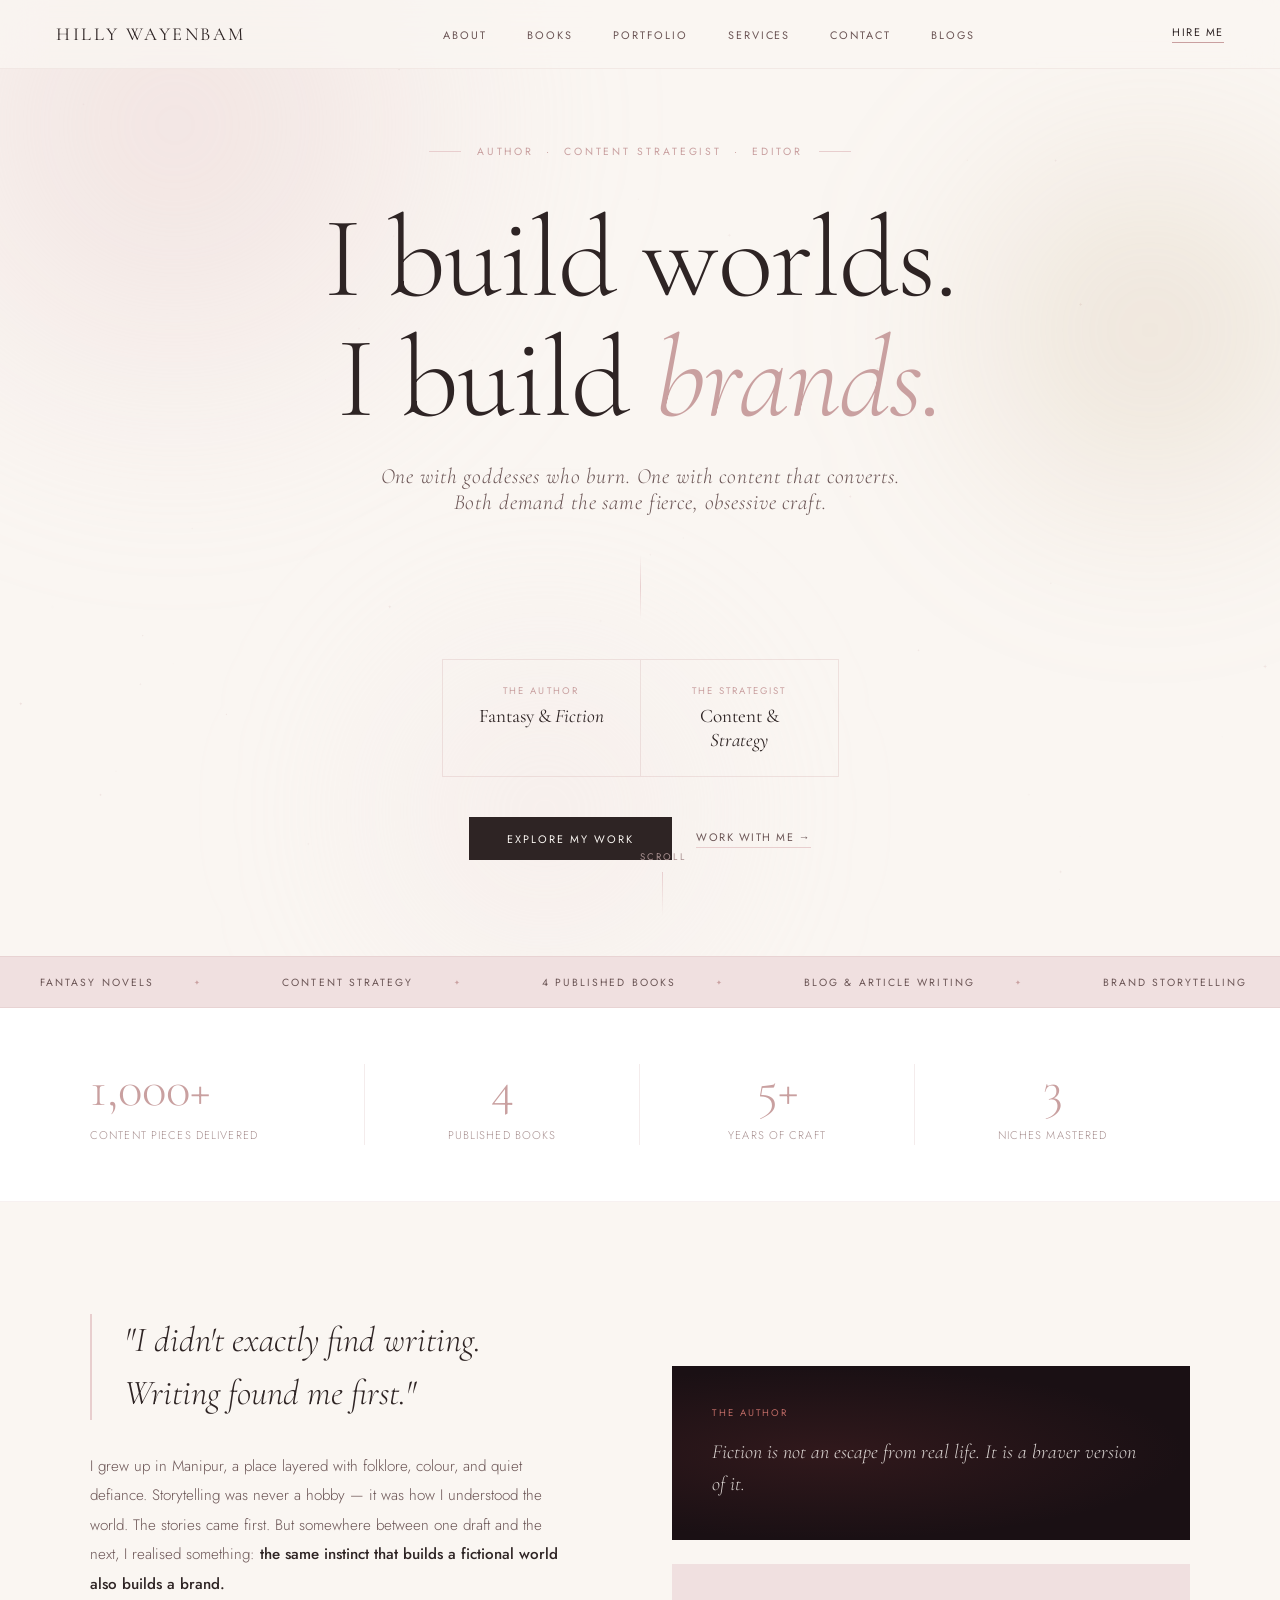
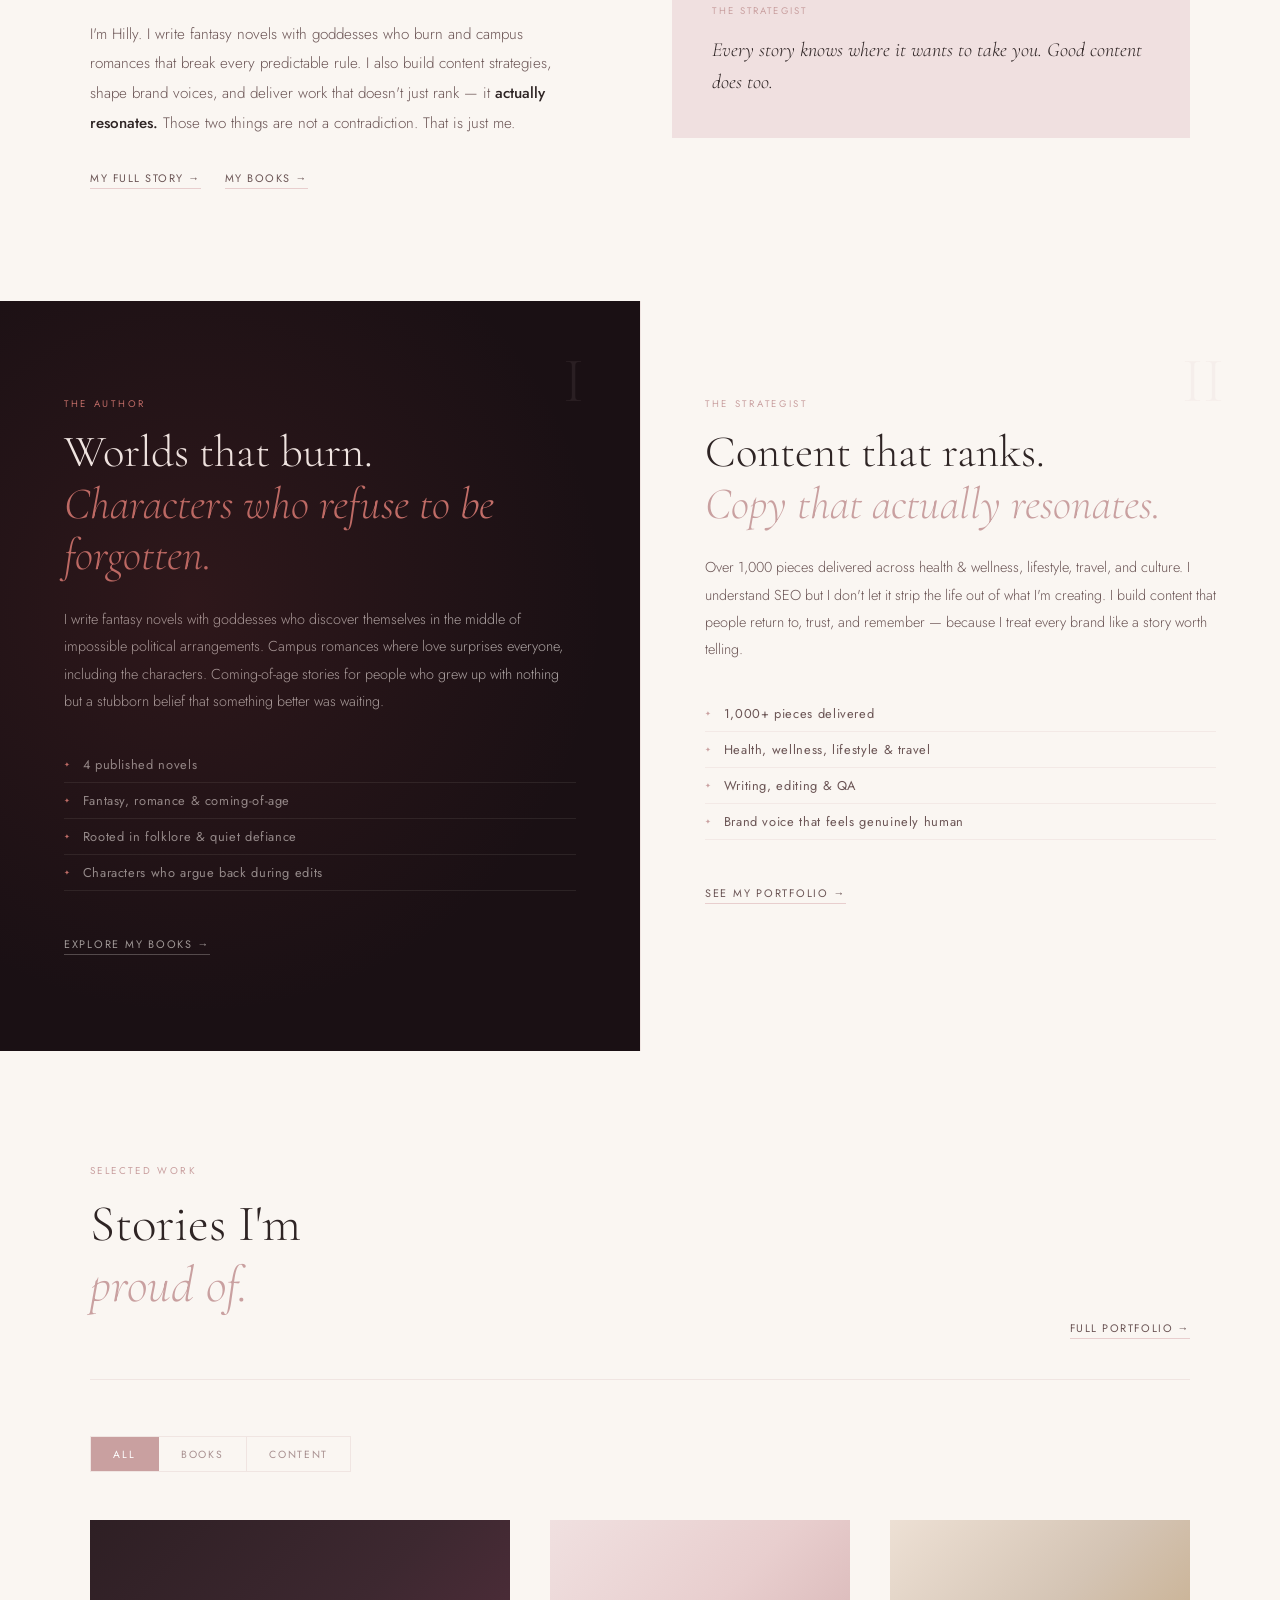
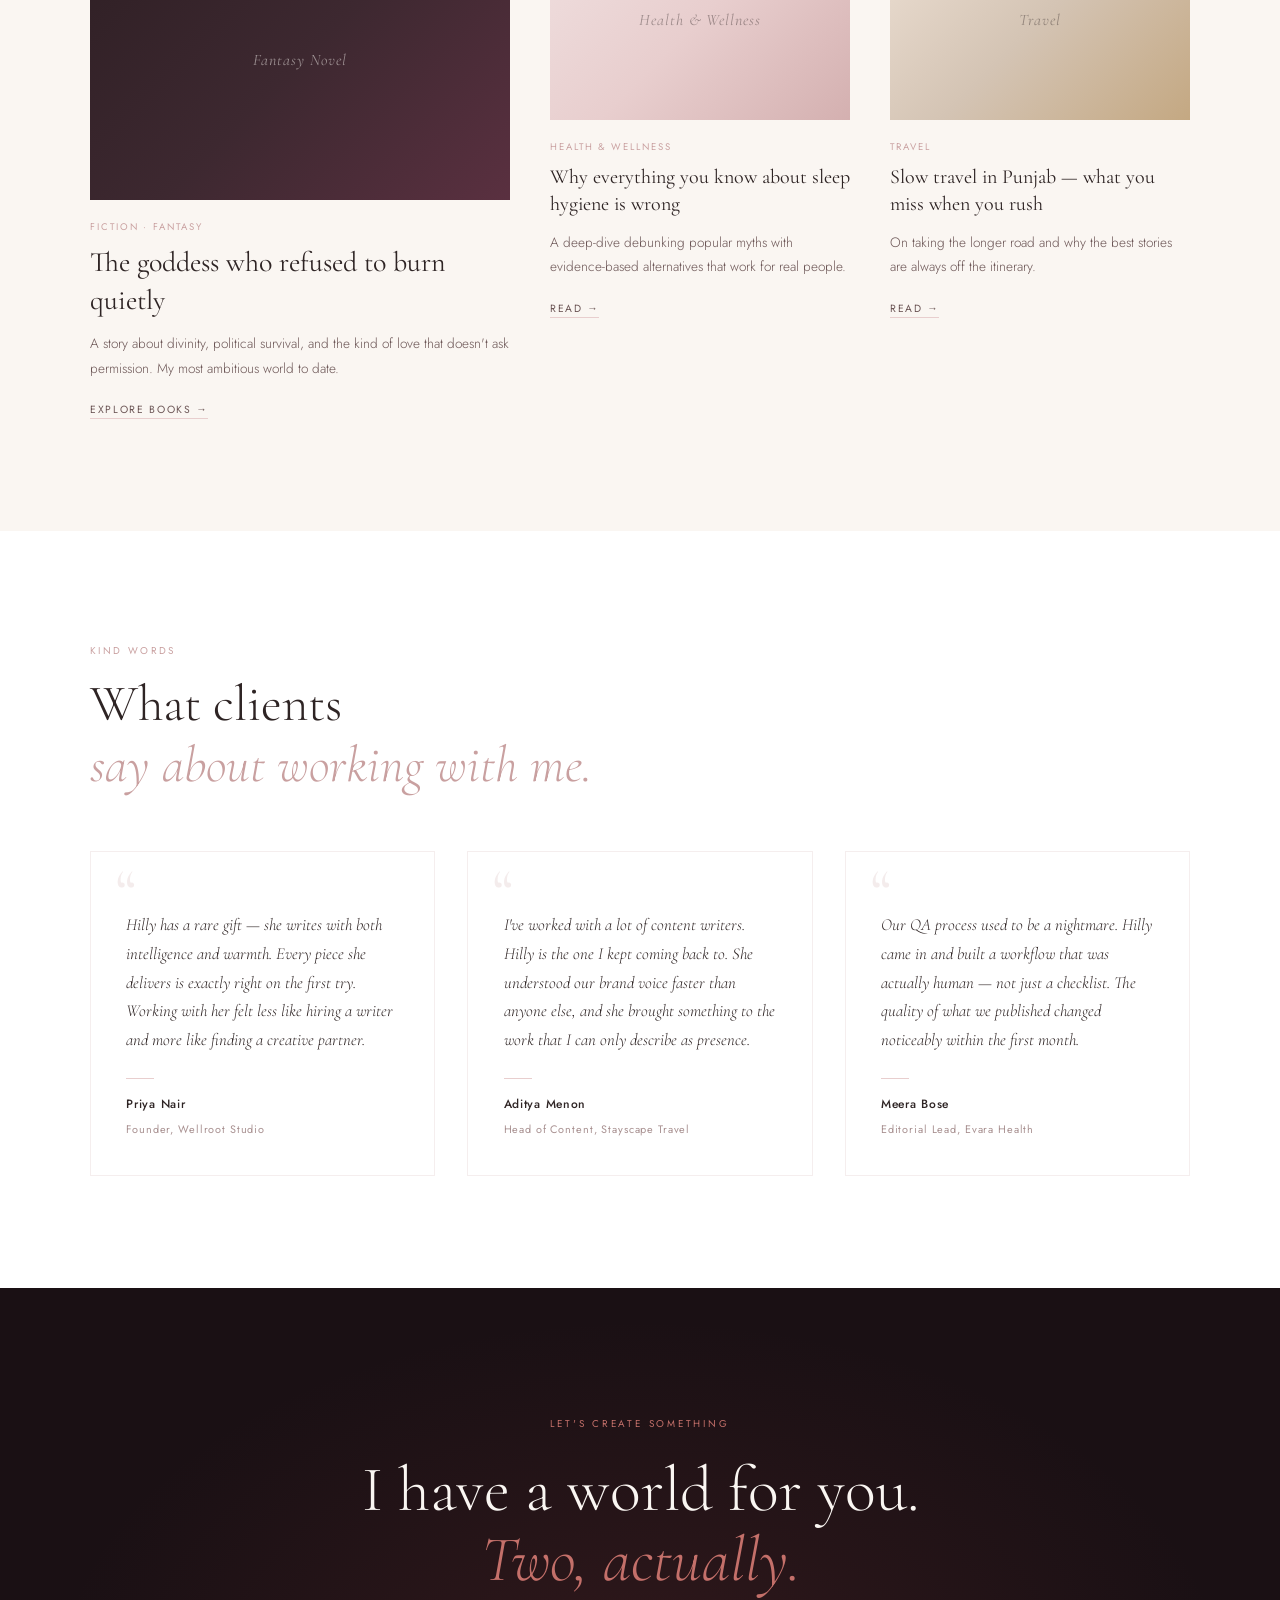
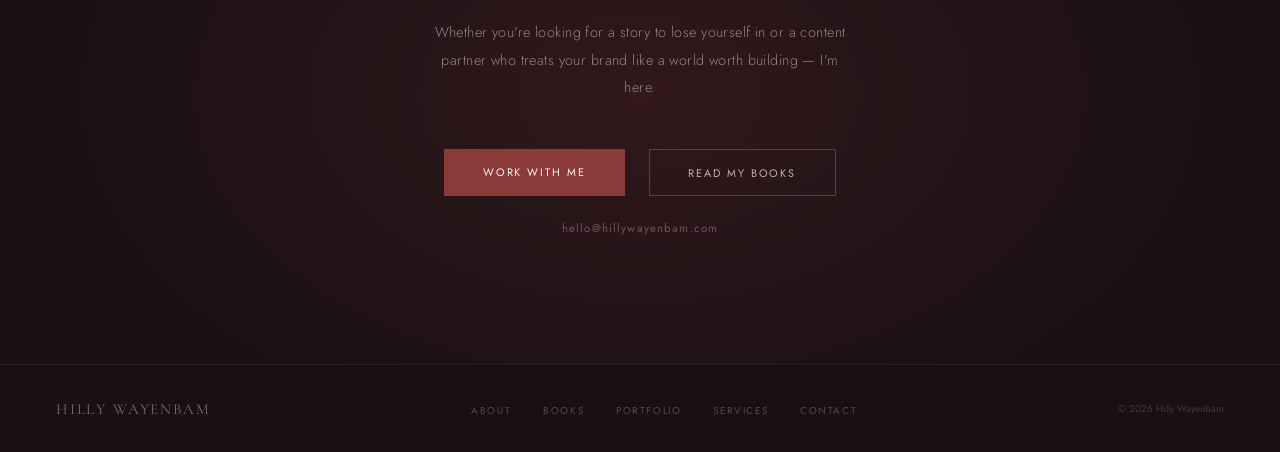
==== commit 36023b31: "index.html" ====
--- a/index.html
+++ b/index.html
@@ -566,6 +566,7 @@
     <li><a href="portfolio.html">Portfolio</a></li>
     <li><a href="services.html">Services</a></li>
     <li><a href="contact.html">Contact</a></li>
+    <li><a href="blog.html">Blogs</a></li>
   </ul>
   <a href="contact.html" class="nav-cta">Hire Me</a>
 </nav>
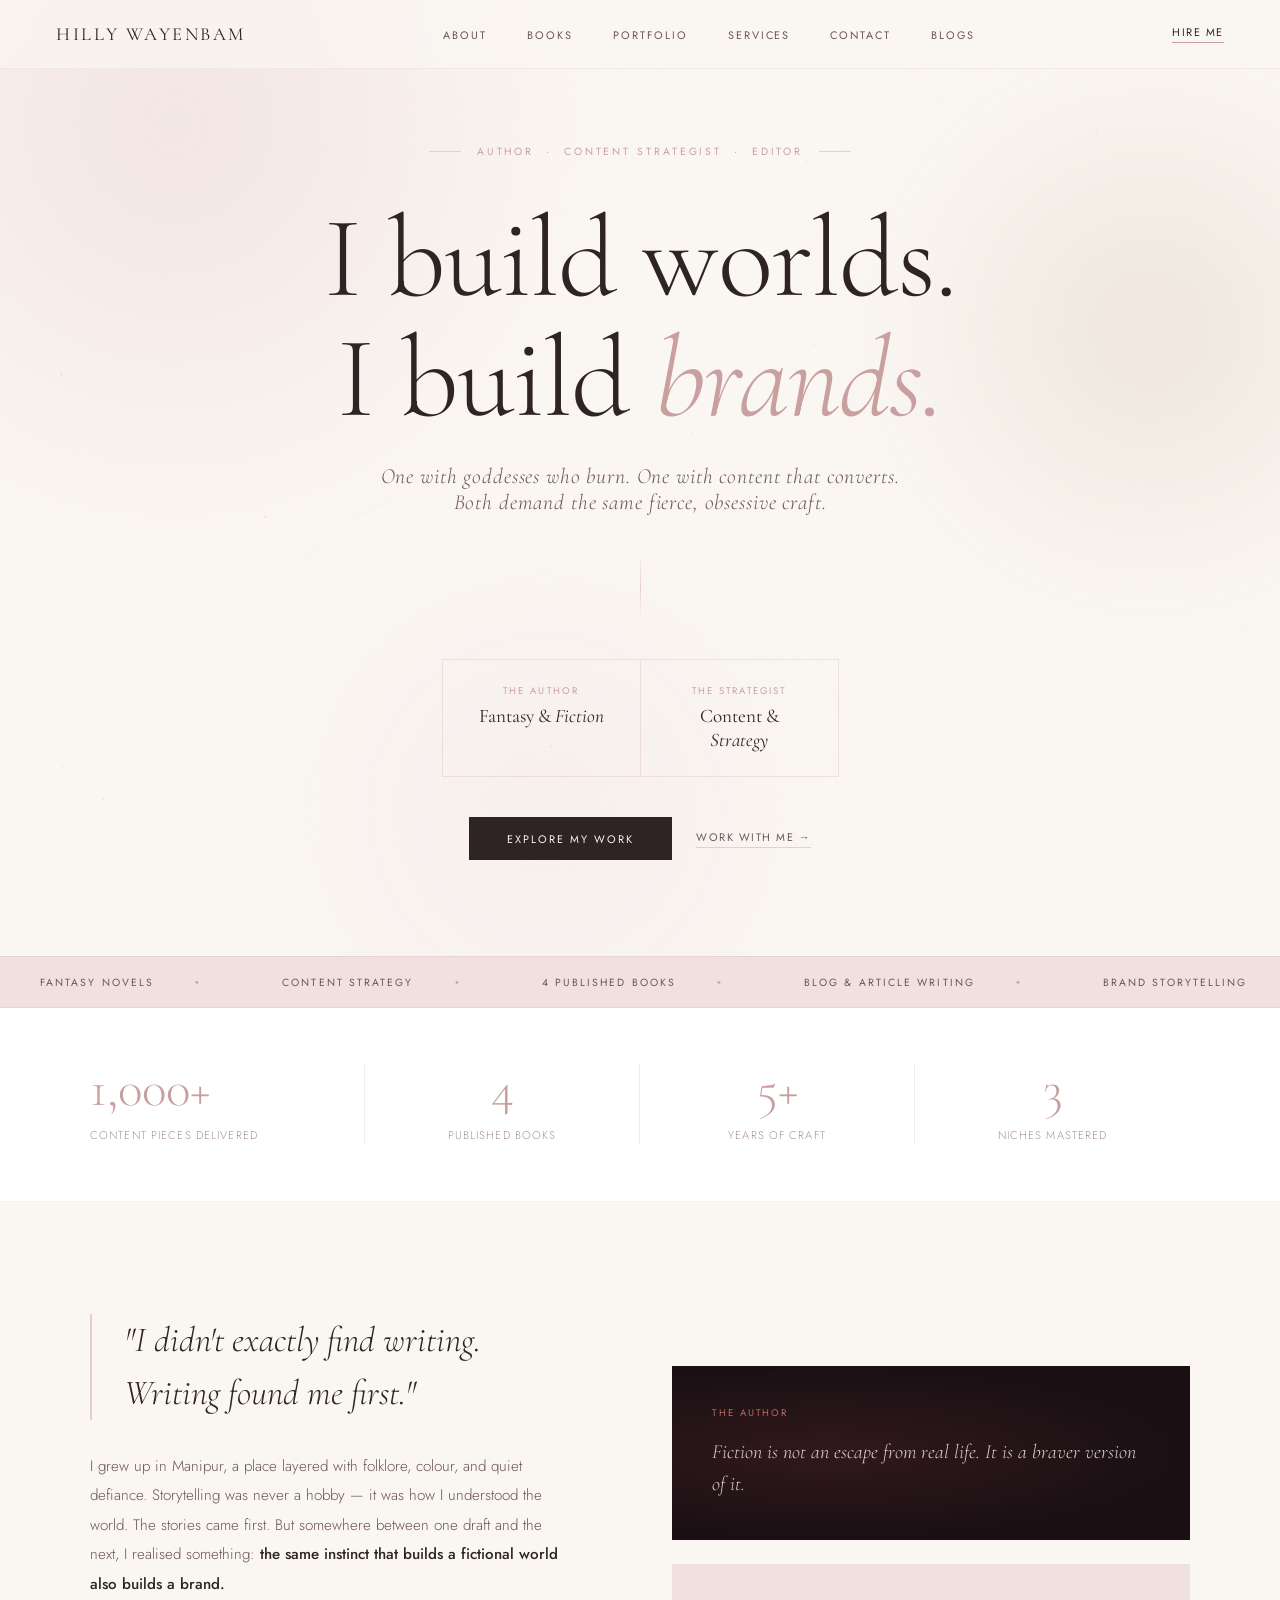
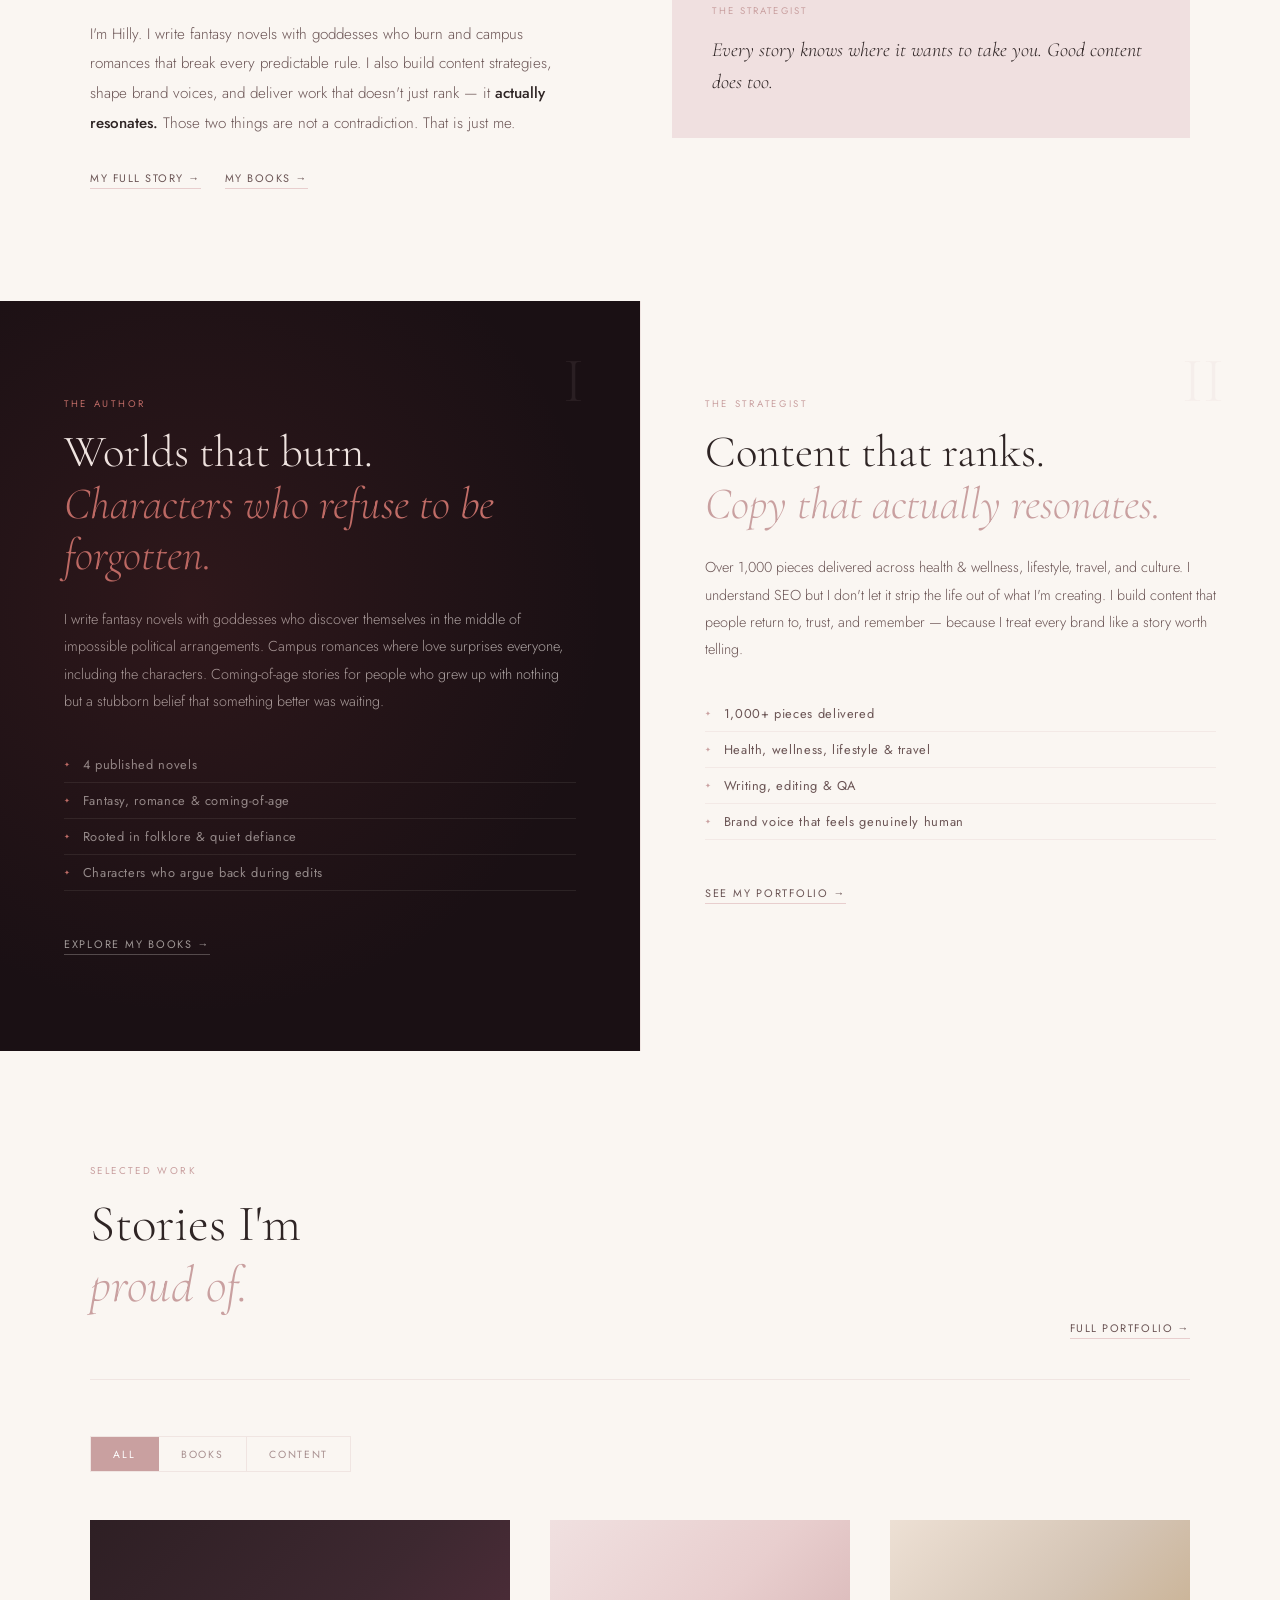
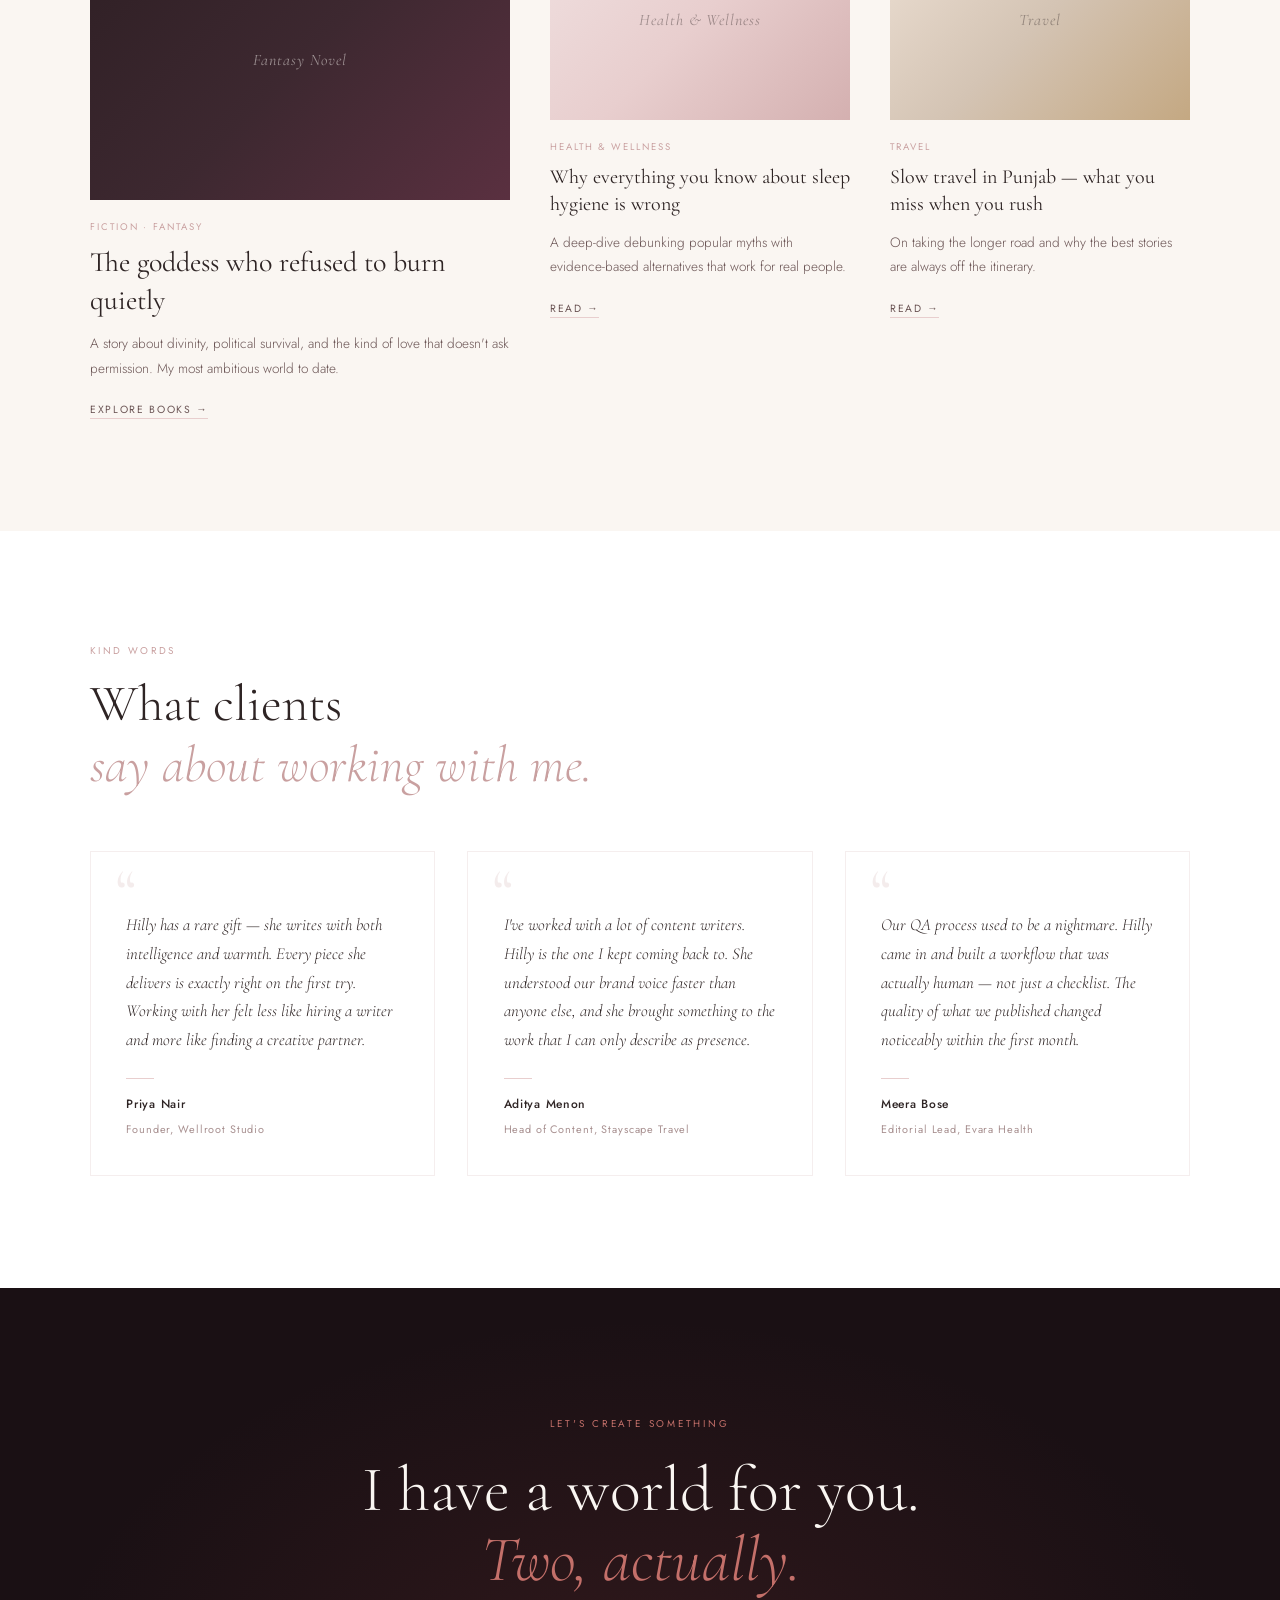
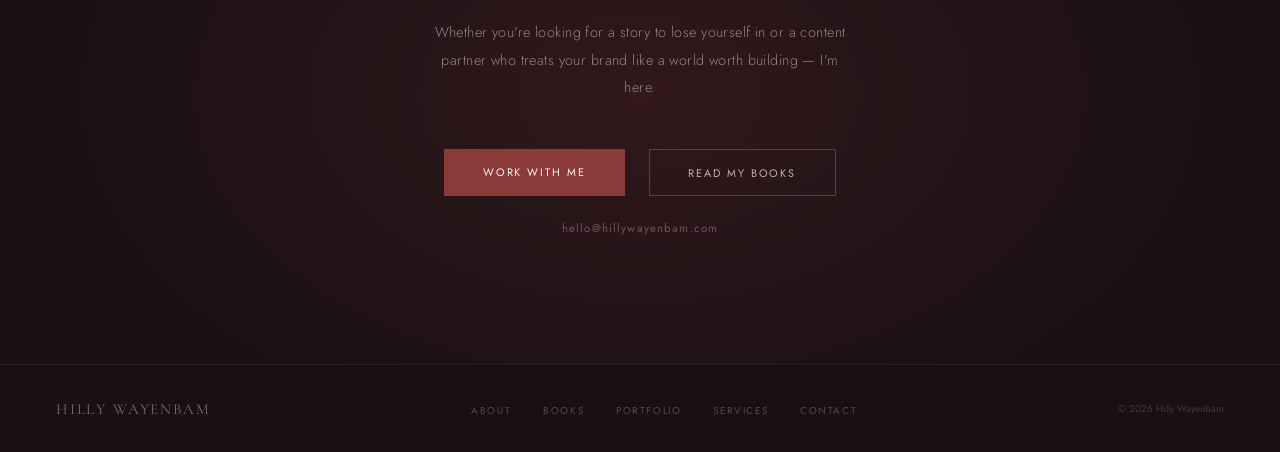
==== commit 1e02e17e: "index.html" ====
--- a/index.html
+++ b/index.html
@@ -606,11 +606,6 @@
   <div class="hero-actions">
     <a href="portfolio.html" class="btn-primary">Explore My Work</a>
     <a href="contact.html" class="btn-ghost">Work with me →</a>
-  </div>
-
-  <div class="scroll-hint">
-    <span>Scroll</span>
-    <div class="scroll-line"></div>
   </div>
 </section>
 
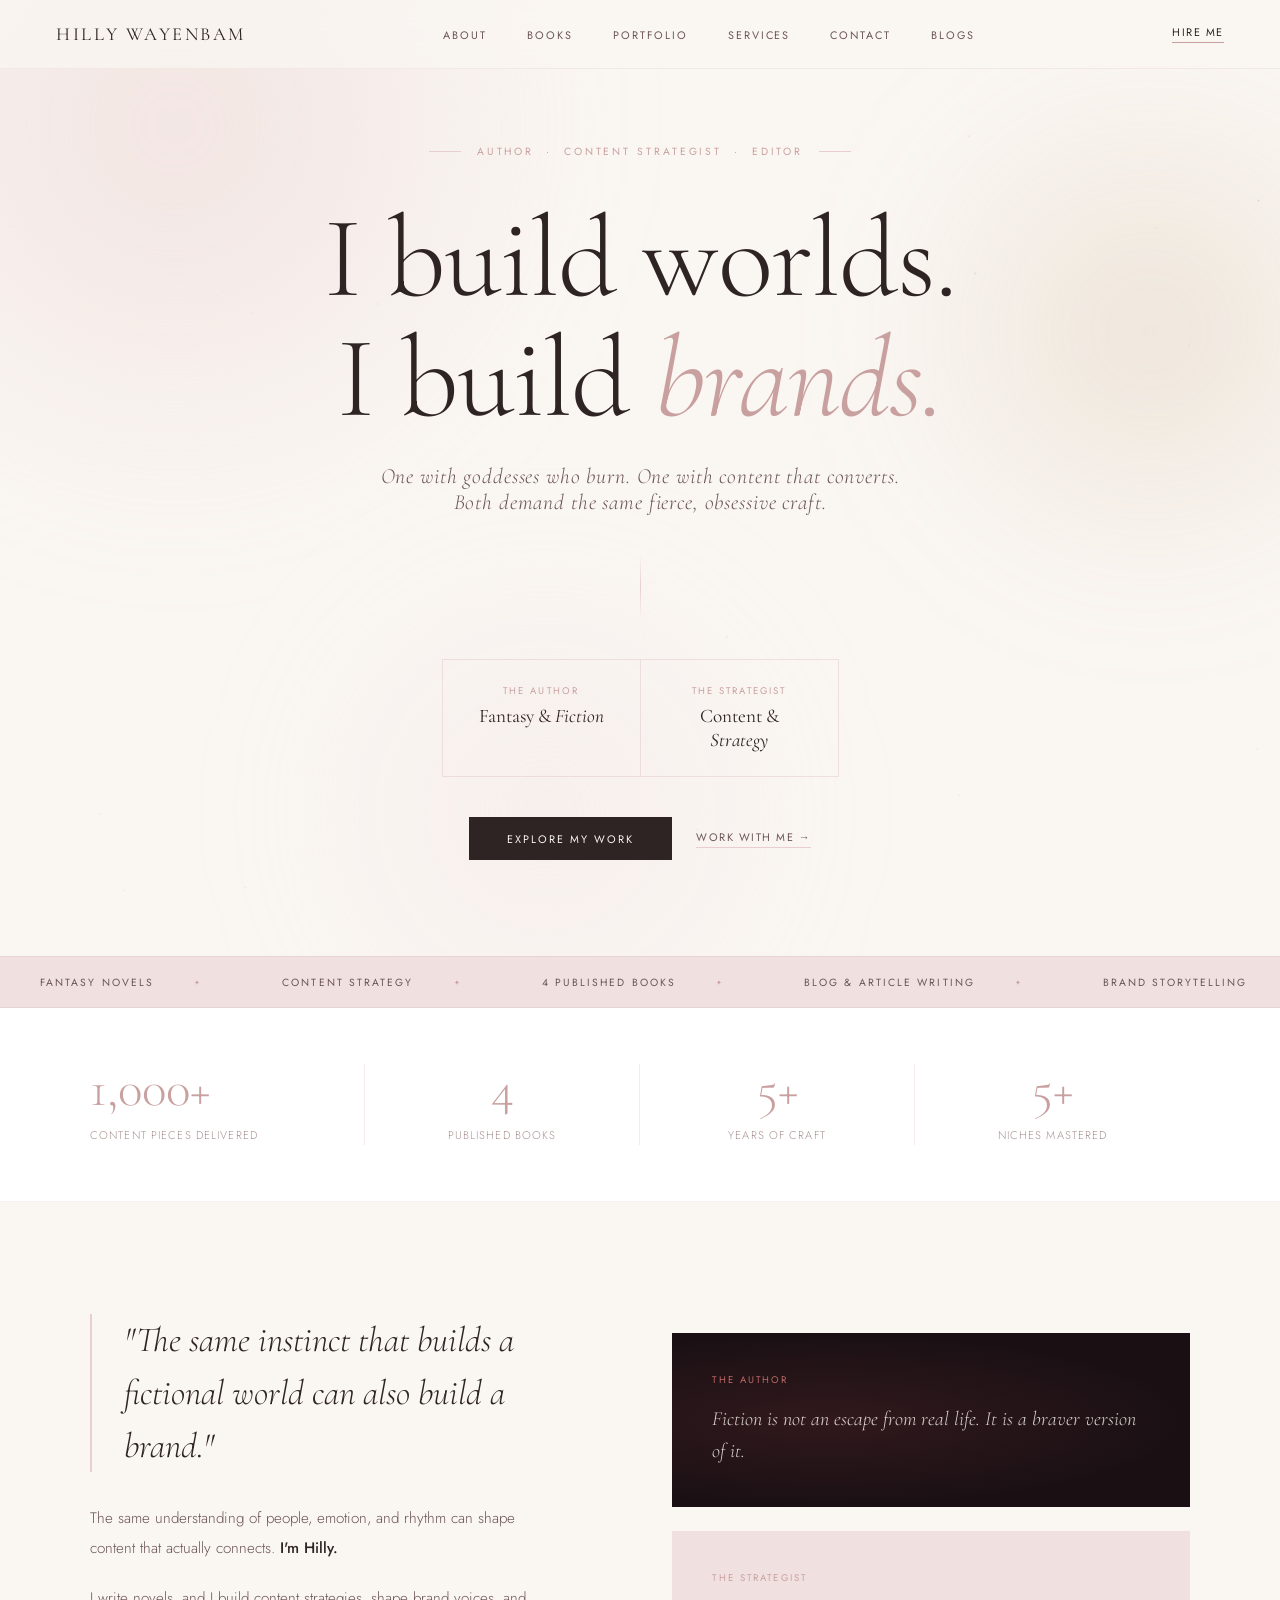
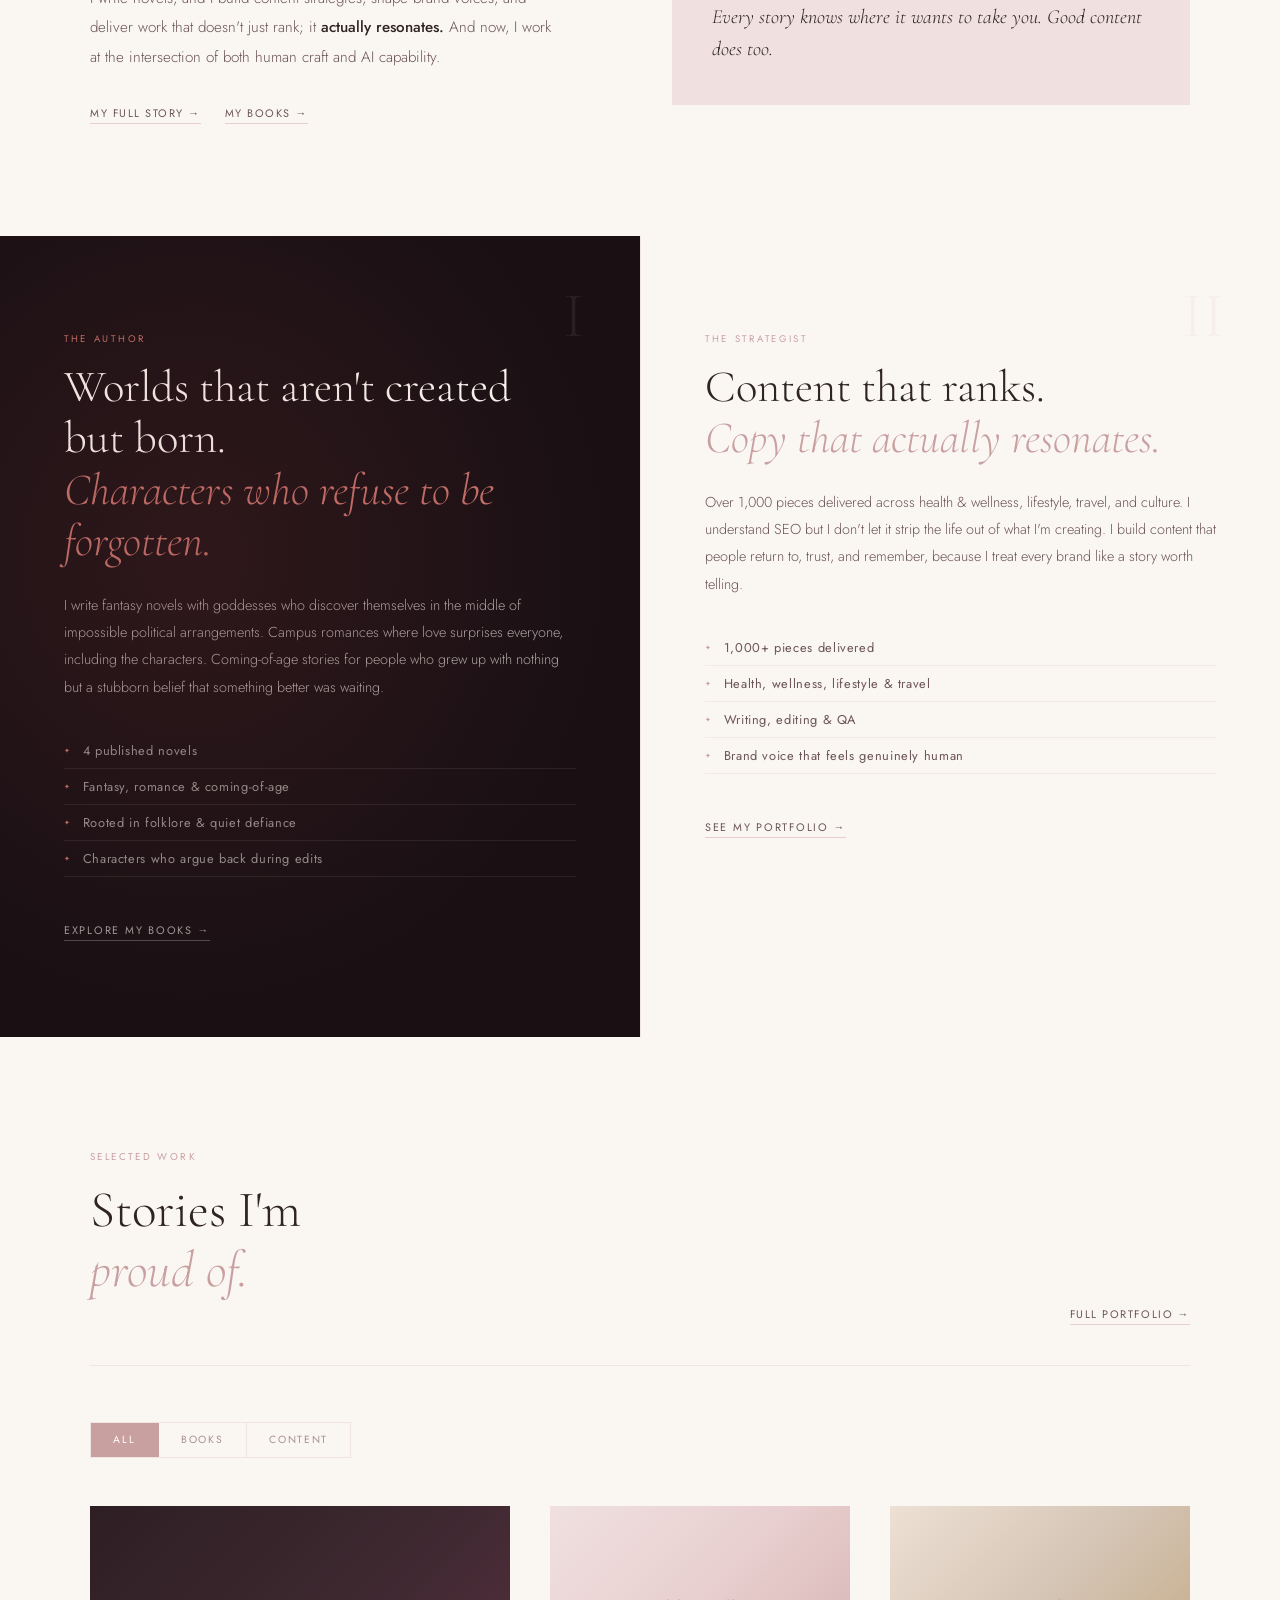
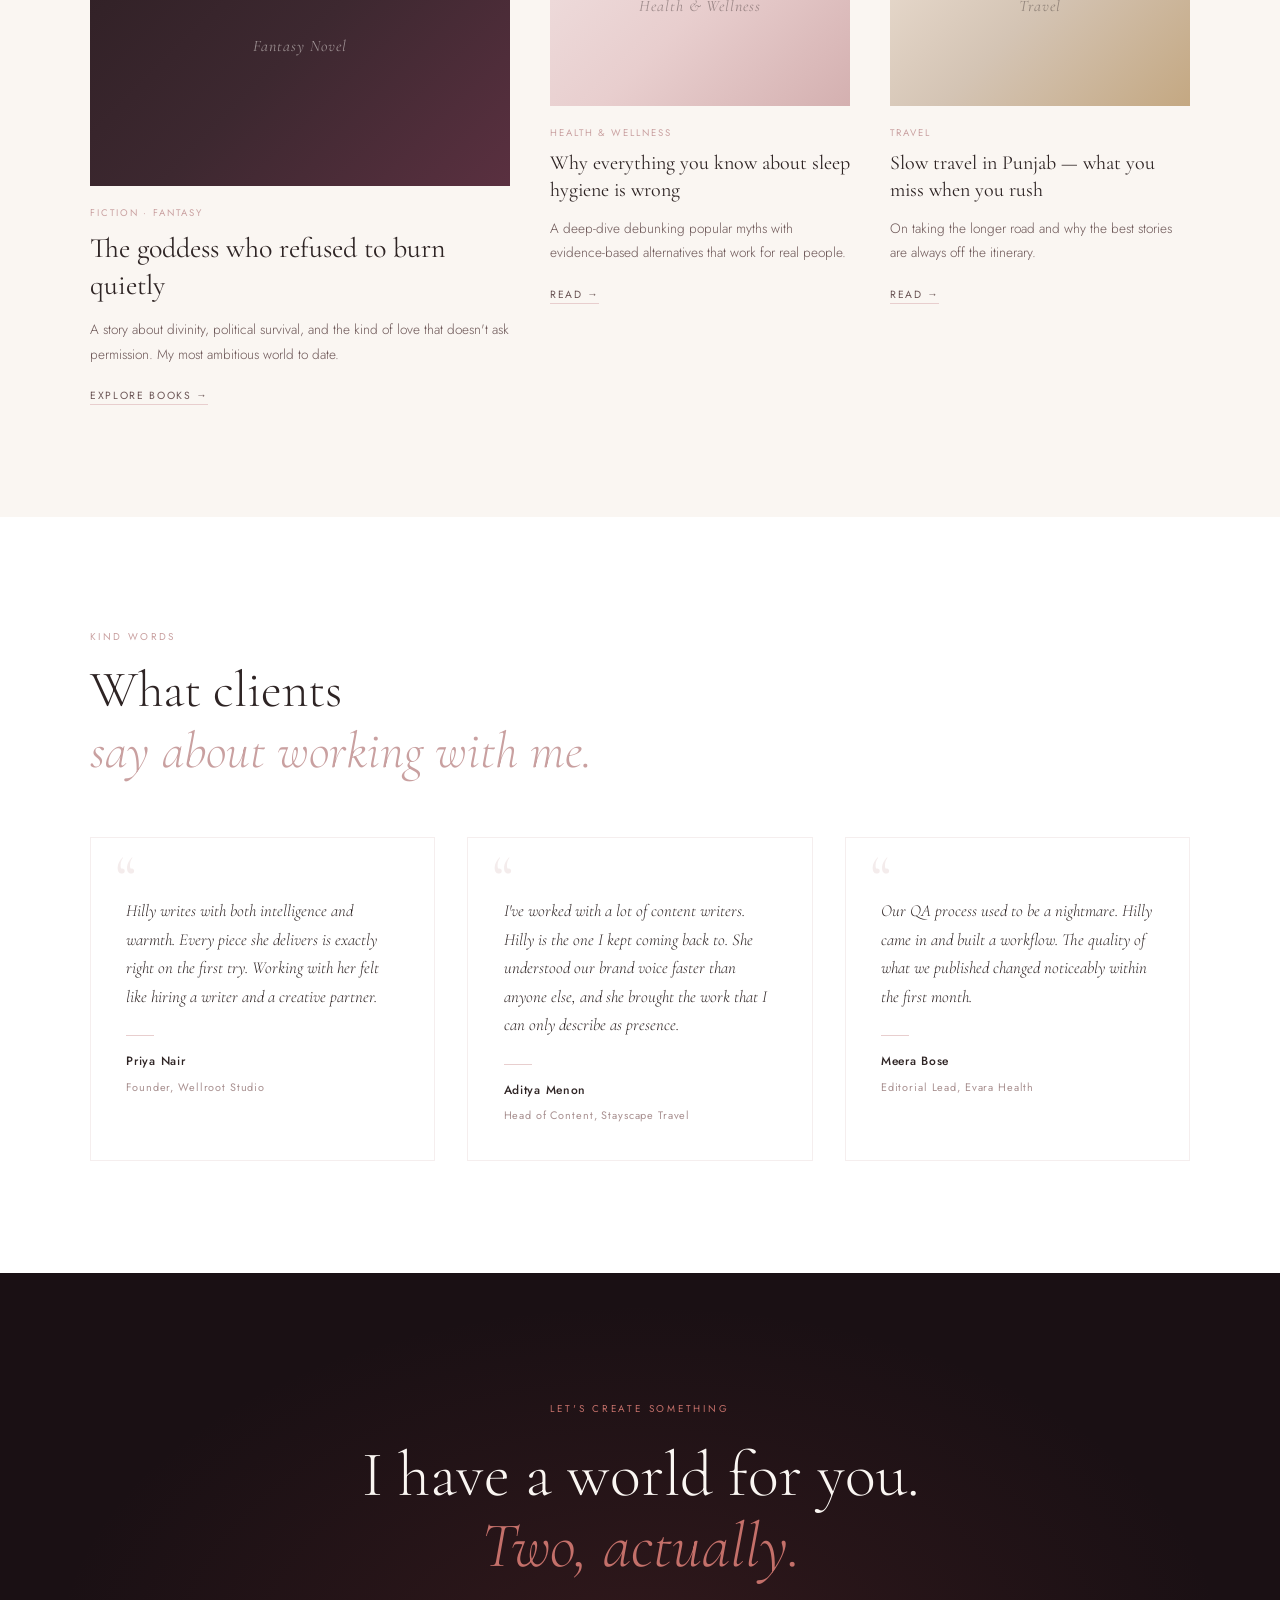
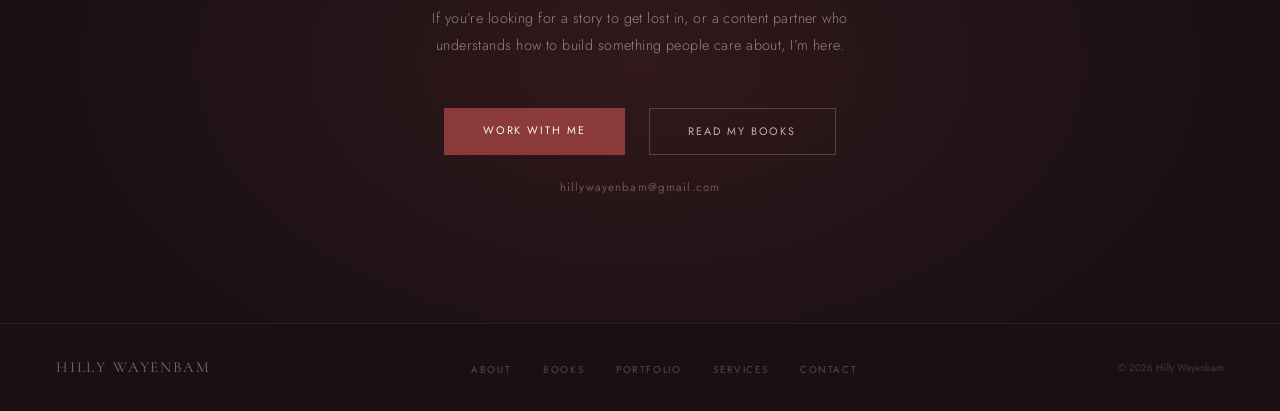
==== commit d60d6652: "index.html" ====
--- a/index.html
+++ b/index.html
@@ -647,7 +647,7 @@
       <span class="stat-label">Years of craft</span>
     </div>
     <div class="stat-item">
-      <span class="stat-num">3</span>
+      <span class="stat-num">5+</span>
       <span class="stat-label">Niches mastered</span>
     </div>
   </div>
@@ -659,10 +659,10 @@
     <div class="intro-grid reveal">
       <div>
         <p class="intro-quote">
-          "I didn't exactly find writing. Writing found me first."
+          "The same instinct that builds a fictional world can also build a brand."
         </p>
-        <p class="intro-body">I grew up in Manipur, a place layered with folklore, colour, and quiet defiance. Storytelling was never a hobby — it was how I understood the world. The stories came first. But somewhere between one draft and the next, I realised something: <strong>the same instinct that builds a fictional world also builds a brand.</strong></p>
-        <p class="intro-body" style="margin-top:1rem;">I'm Hilly. I write fantasy novels with goddesses who burn and campus romances that break every predictable rule. I also build content strategies, shape brand voices, and deliver work that doesn't just rank — it <strong>actually resonates.</strong> Those two things are not a contradiction. That is just me.</p>
+        <p class="intro-body">The same understanding of people, emotion, and rhythm can shape content that actually connects. <strong>I'm Hilly.</strong></p>
+        <p class="intro-body" style="margin-top:1rem;">I write novels, and I build content strategies, shape brand voices, and deliver work that doesn't just rank; it <strong>actually resonates.</strong> And now, I work at the intersection of both human craft and AI capability.</p>
         <div class="intro-links">
           <a href="about.html" class="btn-ghost">My full story →</a>
           <a href="books.html" class="btn-ghost">My books →</a>
@@ -690,7 +690,7 @@
     <div class="world world-author reveal">
       <span class="world-num">I</span>
       <span class="world-label">The Author</span>
-      <h2 class="world-title">Worlds that burn.<br><em>Characters who refuse to be forgotten.</em></h2>
+      <h2 class="world-title">Worlds that aren't created but born.<br><em>Characters who refuse to be forgotten.</em></h2>
       <p class="world-body">I write fantasy novels with goddesses who discover themselves in the middle of impossible political arrangements. Campus romances where love surprises everyone, including the characters. Coming-of-age stories for people who grew up with nothing but a stubborn belief that something better was waiting.</p>
       <ul class="world-list">
         <li>4 published novels</li>
@@ -706,7 +706,7 @@
       <span class="world-num">II</span>
       <span class="world-label">The Strategist</span>
       <h2 class="world-title">Content that ranks.<br><em>Copy that actually resonates.</em></h2>
-      <p class="world-body">Over 1,000 pieces delivered across health & wellness, lifestyle, travel, and culture. I understand SEO but I don't let it strip the life out of what I'm creating. I build content that people return to, trust, and remember — because I treat every brand like a story worth telling.</p>
+      <p class="world-body">Over 1,000 pieces delivered across health & wellness, lifestyle, travel, and culture. I understand SEO but I don't let it strip the life out of what I'm creating. I build content that people return to, trust, and remember, because I treat every brand like a story worth telling.</p>
       <ul class="world-list">
         <li>1,000+ pieces delivered</li>
         <li>Health, wellness, lifestyle & travel</li>
@@ -782,19 +782,19 @@
     </div>
     <div class="testi-grid reveal">
       <div class="testi-card">
-        <p class="testi-text">Hilly has a rare gift — she writes with both intelligence and warmth. Every piece she delivers is exactly right on the first try. Working with her felt less like hiring a writer and more like finding a creative partner.</p>
+        <p class="testi-text">Hilly writes with both intelligence and warmth. Every piece she delivers is exactly right on the first try. Working with her felt like hiring a writer and a creative partner.</p>
         <div class="testi-divider"></div>
         <span class="testi-name">Priya Nair</span>
         <span class="testi-role">Founder, Wellroot Studio</span>
       </div>
       <div class="testi-card">
-        <p class="testi-text">I've worked with a lot of content writers. Hilly is the one I kept coming back to. She understood our brand voice faster than anyone else, and she brought something to the work that I can only describe as presence.</p>
+        <p class="testi-text">I've worked with a lot of content writers. Hilly is the one I kept coming back to. She understood our brand voice faster than anyone else, and she brought the work that I can only describe as presence.</p>
         <div class="testi-divider"></div>
         <span class="testi-name">Aditya Menon</span>
         <span class="testi-role">Head of Content, Stayscape Travel</span>
       </div>
       <div class="testi-card">
-        <p class="testi-text">Our QA process used to be a nightmare. Hilly came in and built a workflow that was actually human — not just a checklist. The quality of what we published changed noticeably within the first month.</p>
+        <p class="testi-text">Our QA process used to be a nightmare. Hilly came in and built a workflow. The quality of what we published changed noticeably within the first month.</p>
         <div class="testi-divider"></div>
         <span class="testi-name">Meera Bose</span>
         <span class="testi-role">Editorial Lead, Evara Health</span>
@@ -807,12 +807,12 @@
 <section class="cta-section">
   <span class="cta-eyebrow">Let's create something</span>
   <h2 class="cta-heading">I have a world for you.<br><em>Two, actually.</em></h2>
-  <p class="cta-sub">Whether you're looking for a story to lose yourself in or a content partner who treats your brand like a world worth building — I'm here.</p>
+  <p class="cta-sub">If you’re looking for a story to get lost in, or a content partner who understands how to build something people care about, I’m here.</p>
   <div class="cta-btns">
     <a href="contact.html" class="btn-ember">Work with me</a>
     <a href="books.html" class="btn-outline-light">Read my books</a>
   </div>
-  <a href="mailto:hello@hillywayenbam.com" class="cta-email">hello@hillywayenbam.com</a>
+  <a href="mailto:hello@hillywayenbam.com" class="cta-email">hillywayenbam@gmail.com</a>
 </section>
 
 <footer>
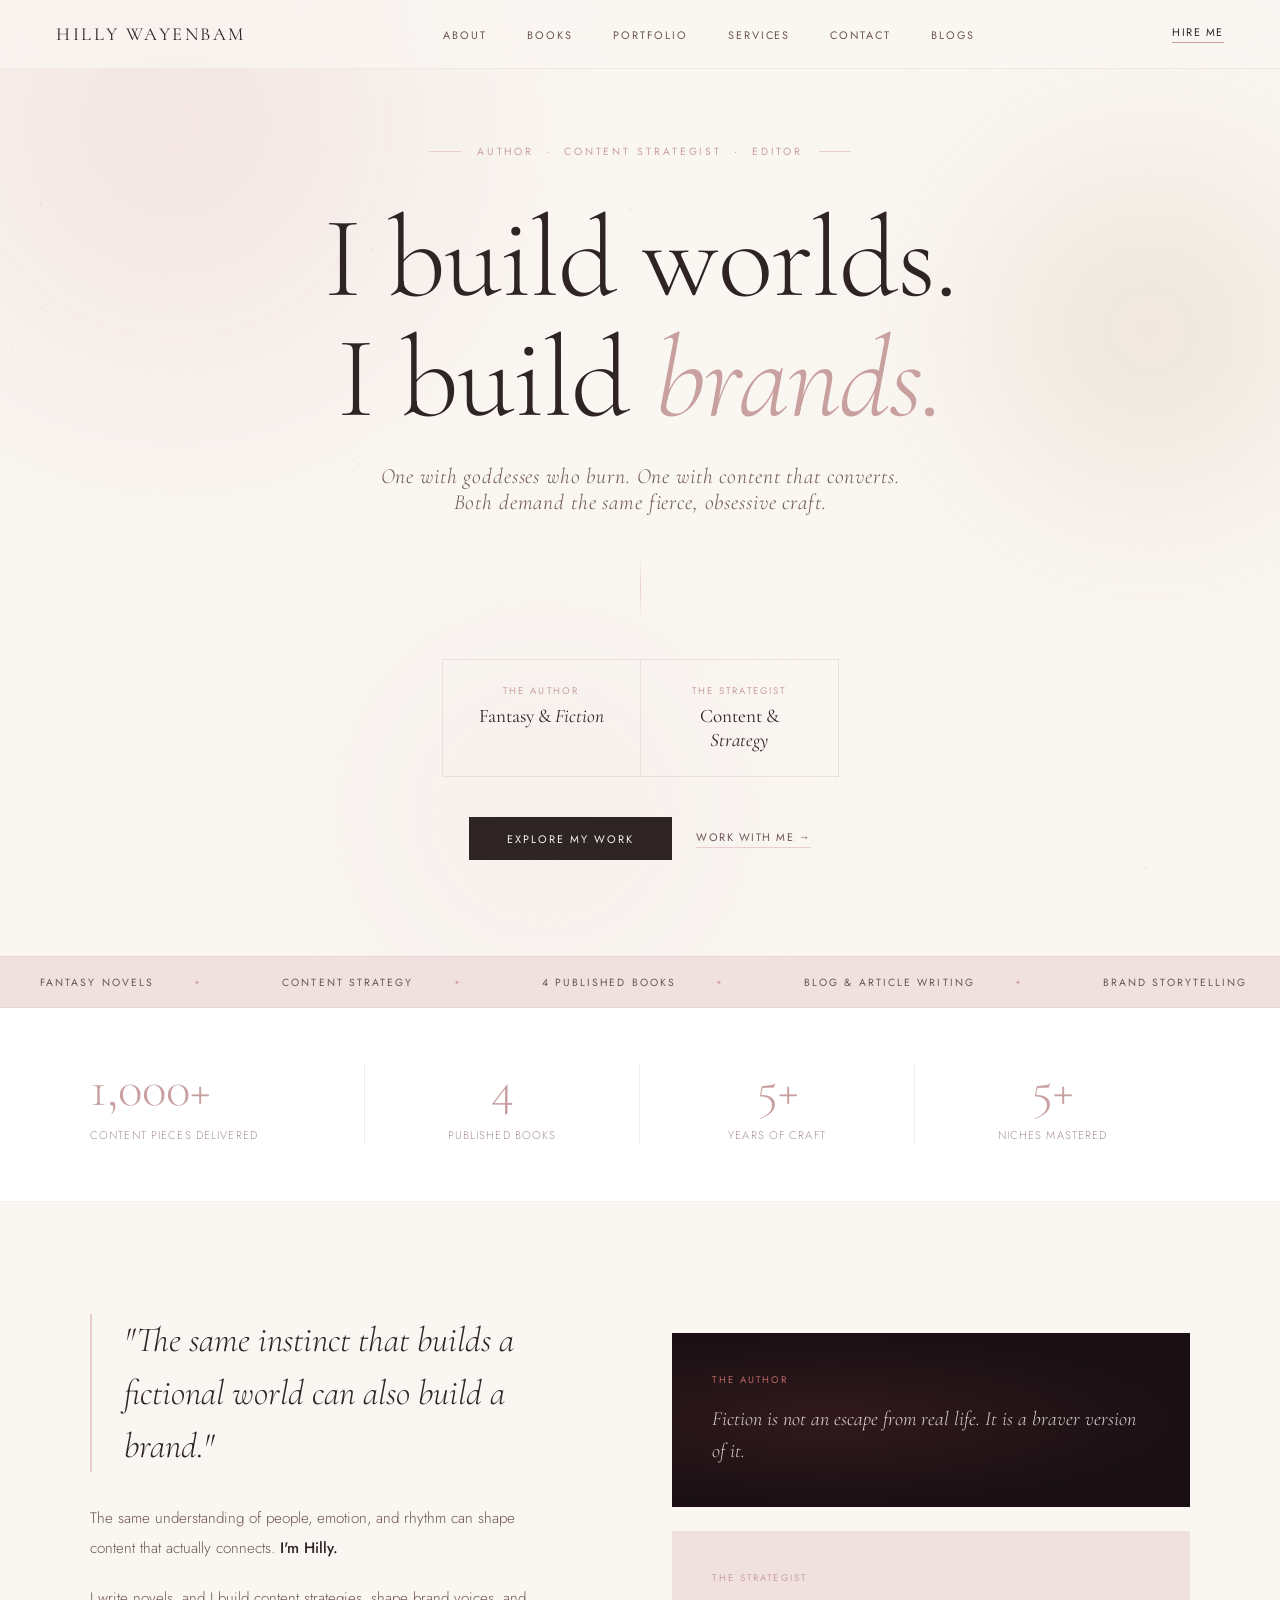
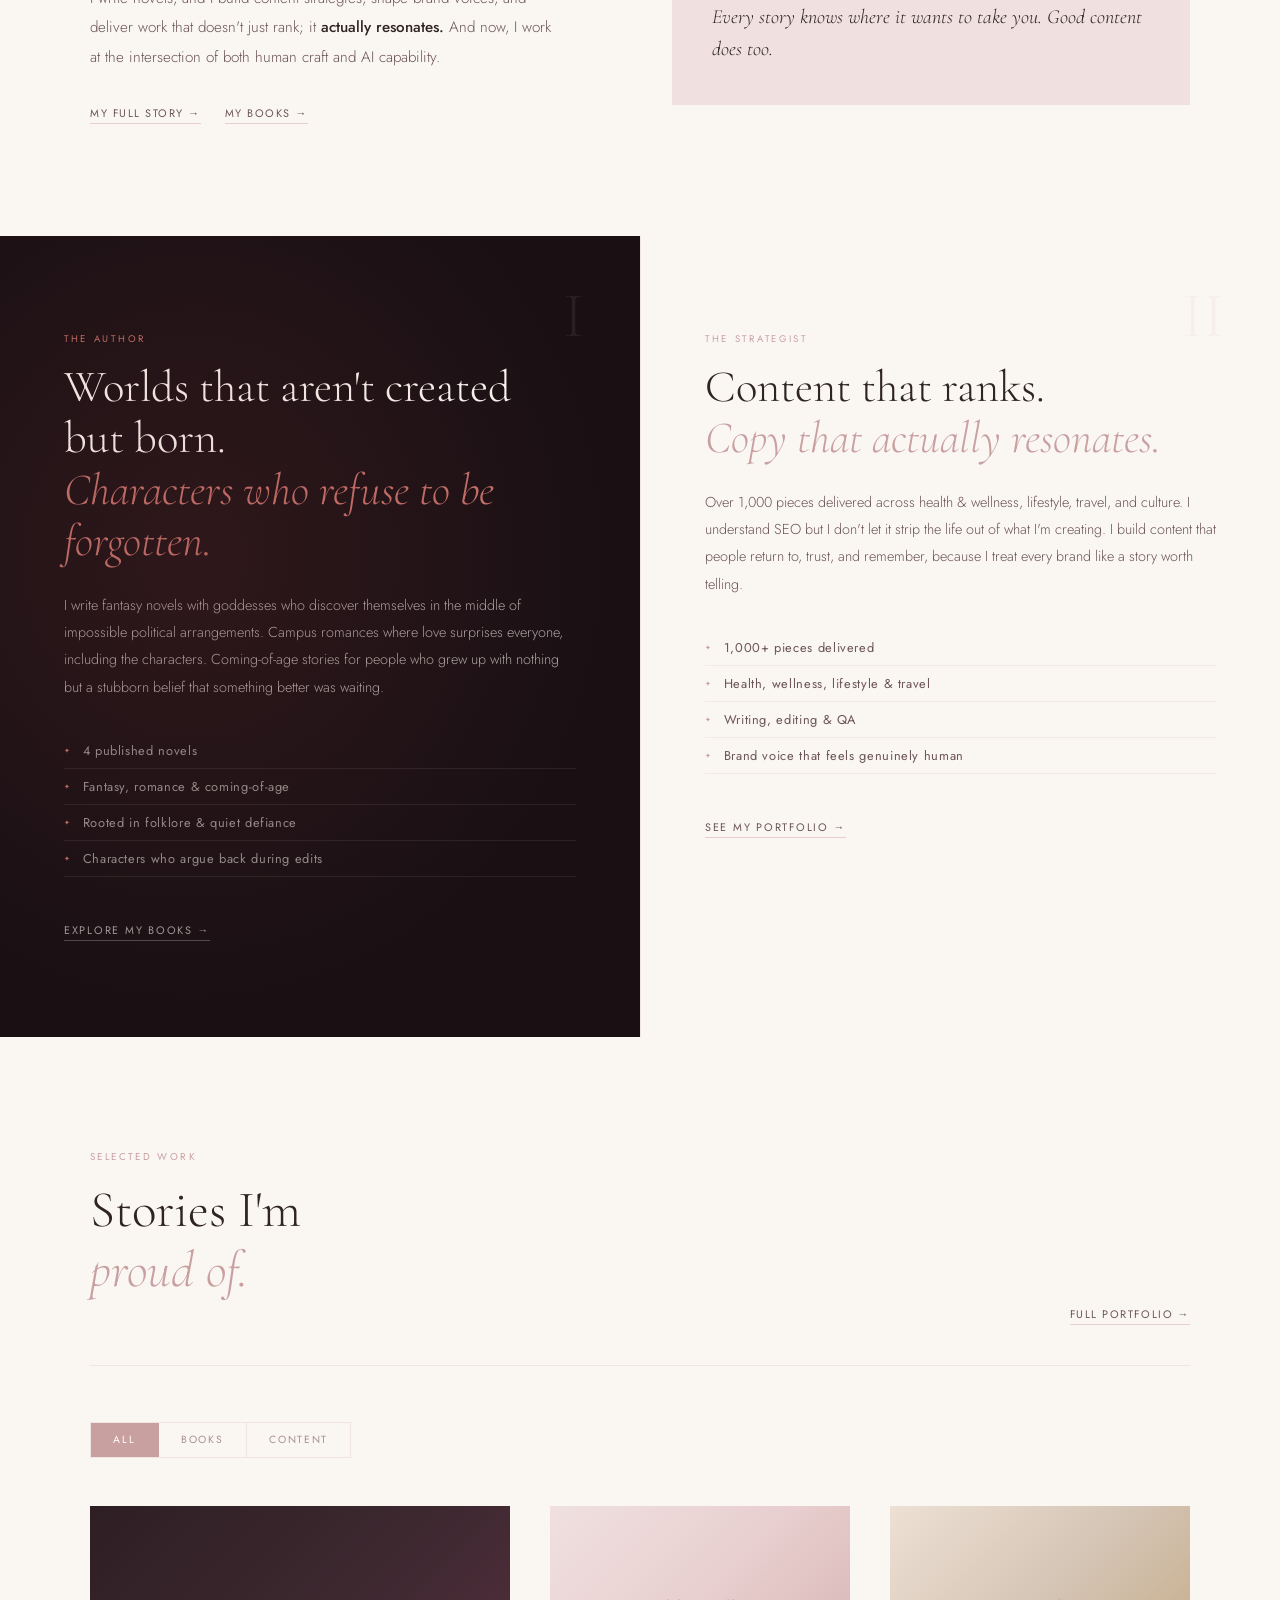
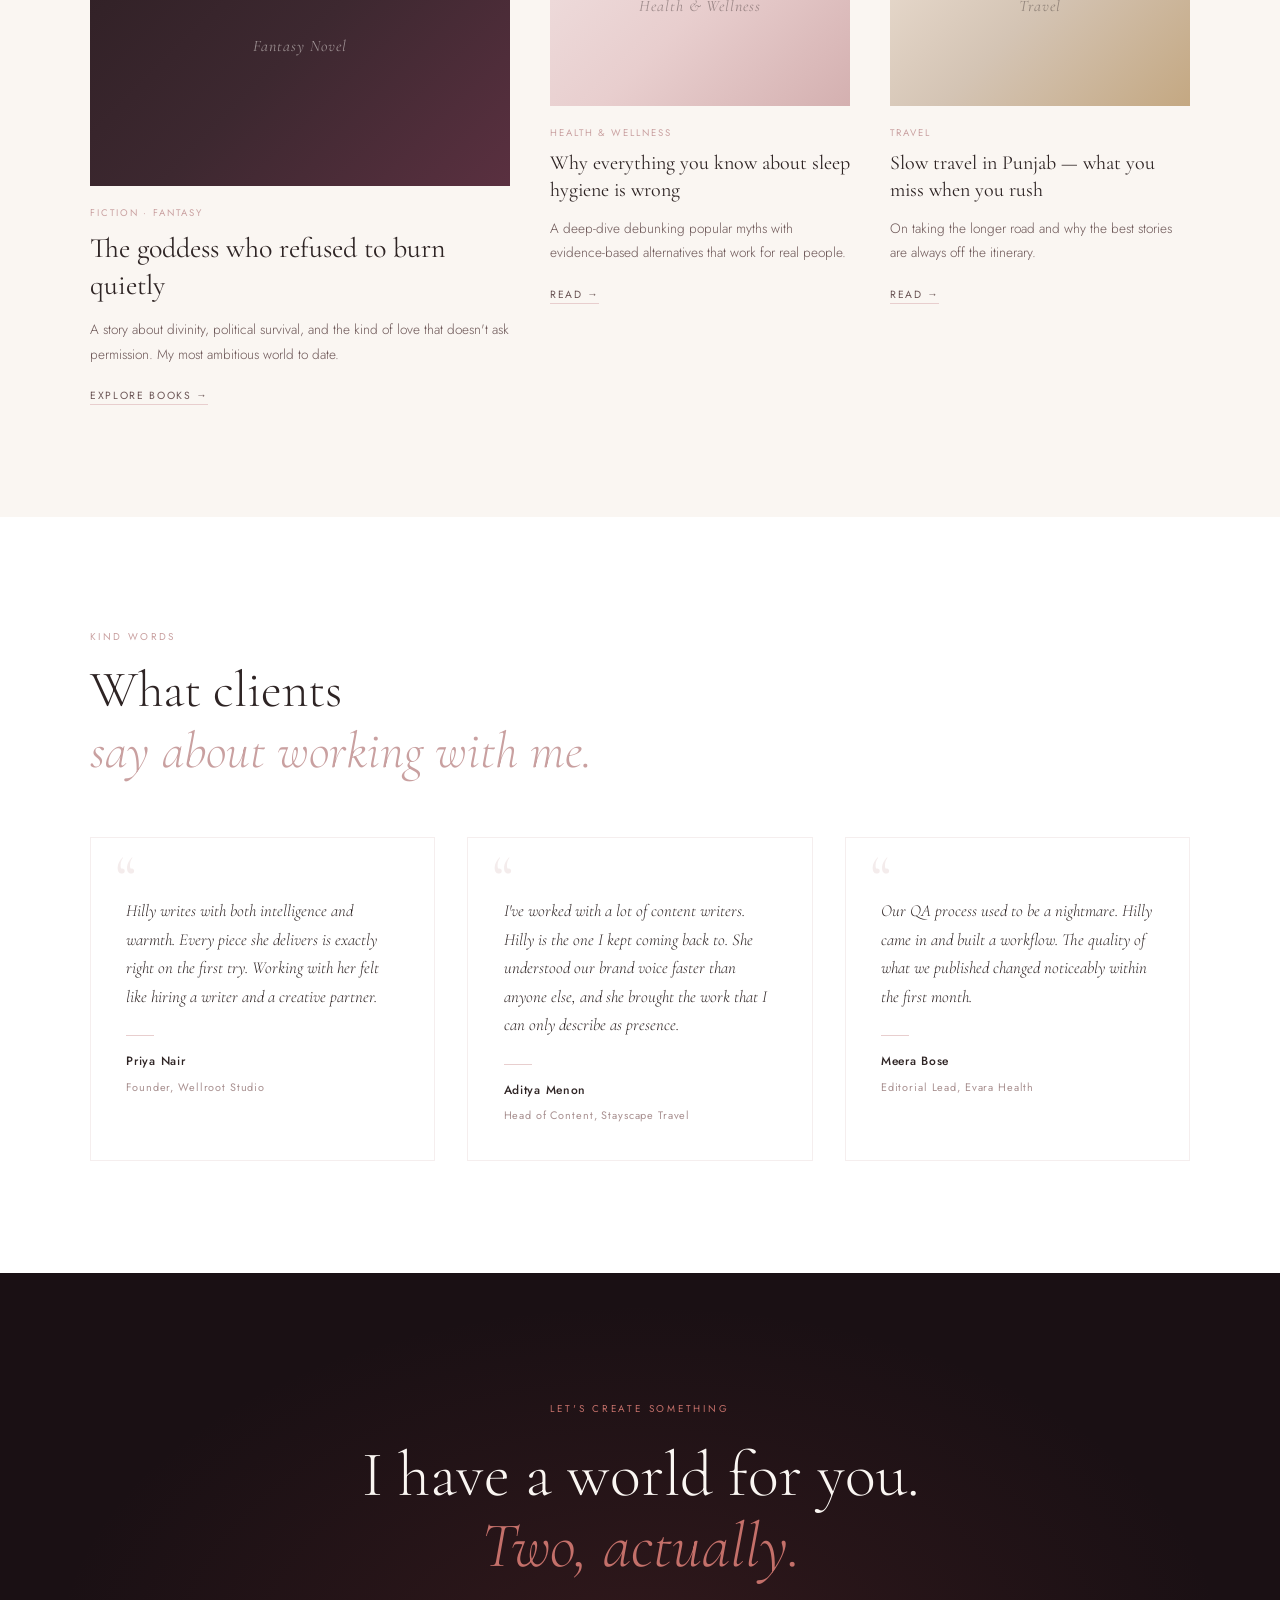
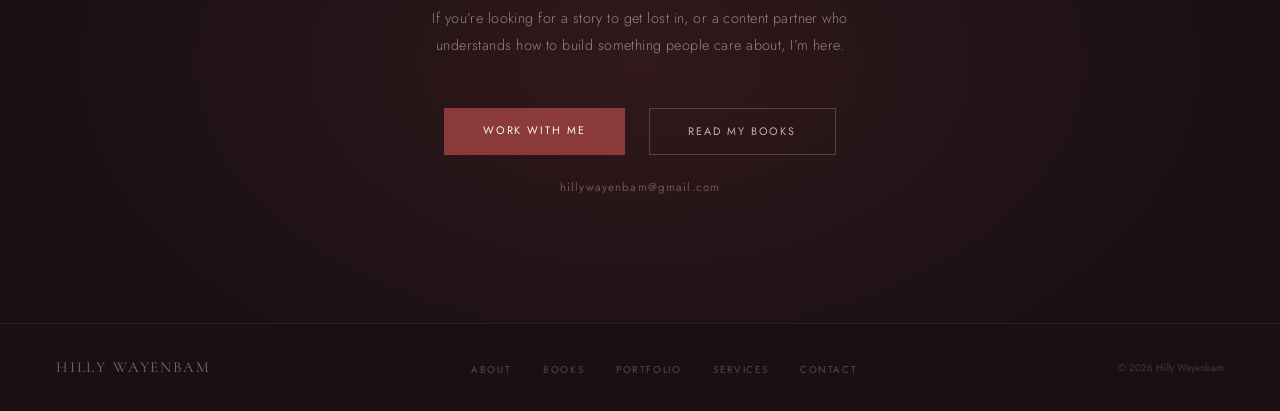
==== commit 37ea34e5: "index.html" ====
--- a/index.html
+++ b/index.html
@@ -1,6 +1,7 @@
 <!DOCTYPE html>
 <html lang="en">
 <head>
+  <link rel="stylesheet" href="style.css">
   <meta charset="UTF-8"/>
   <meta name="viewport" content="width=device-width, initial-scale=1.0"/>
   <title>Hilly Wayenbam — Author & Content Strategist</title>
--- a/style.css
+++ b/style.css
@@ -0,0 +1,5 @@
+.book-cover img {
+  width: 220px;
+  height: 320px;
+  object-fit: cover;
+}
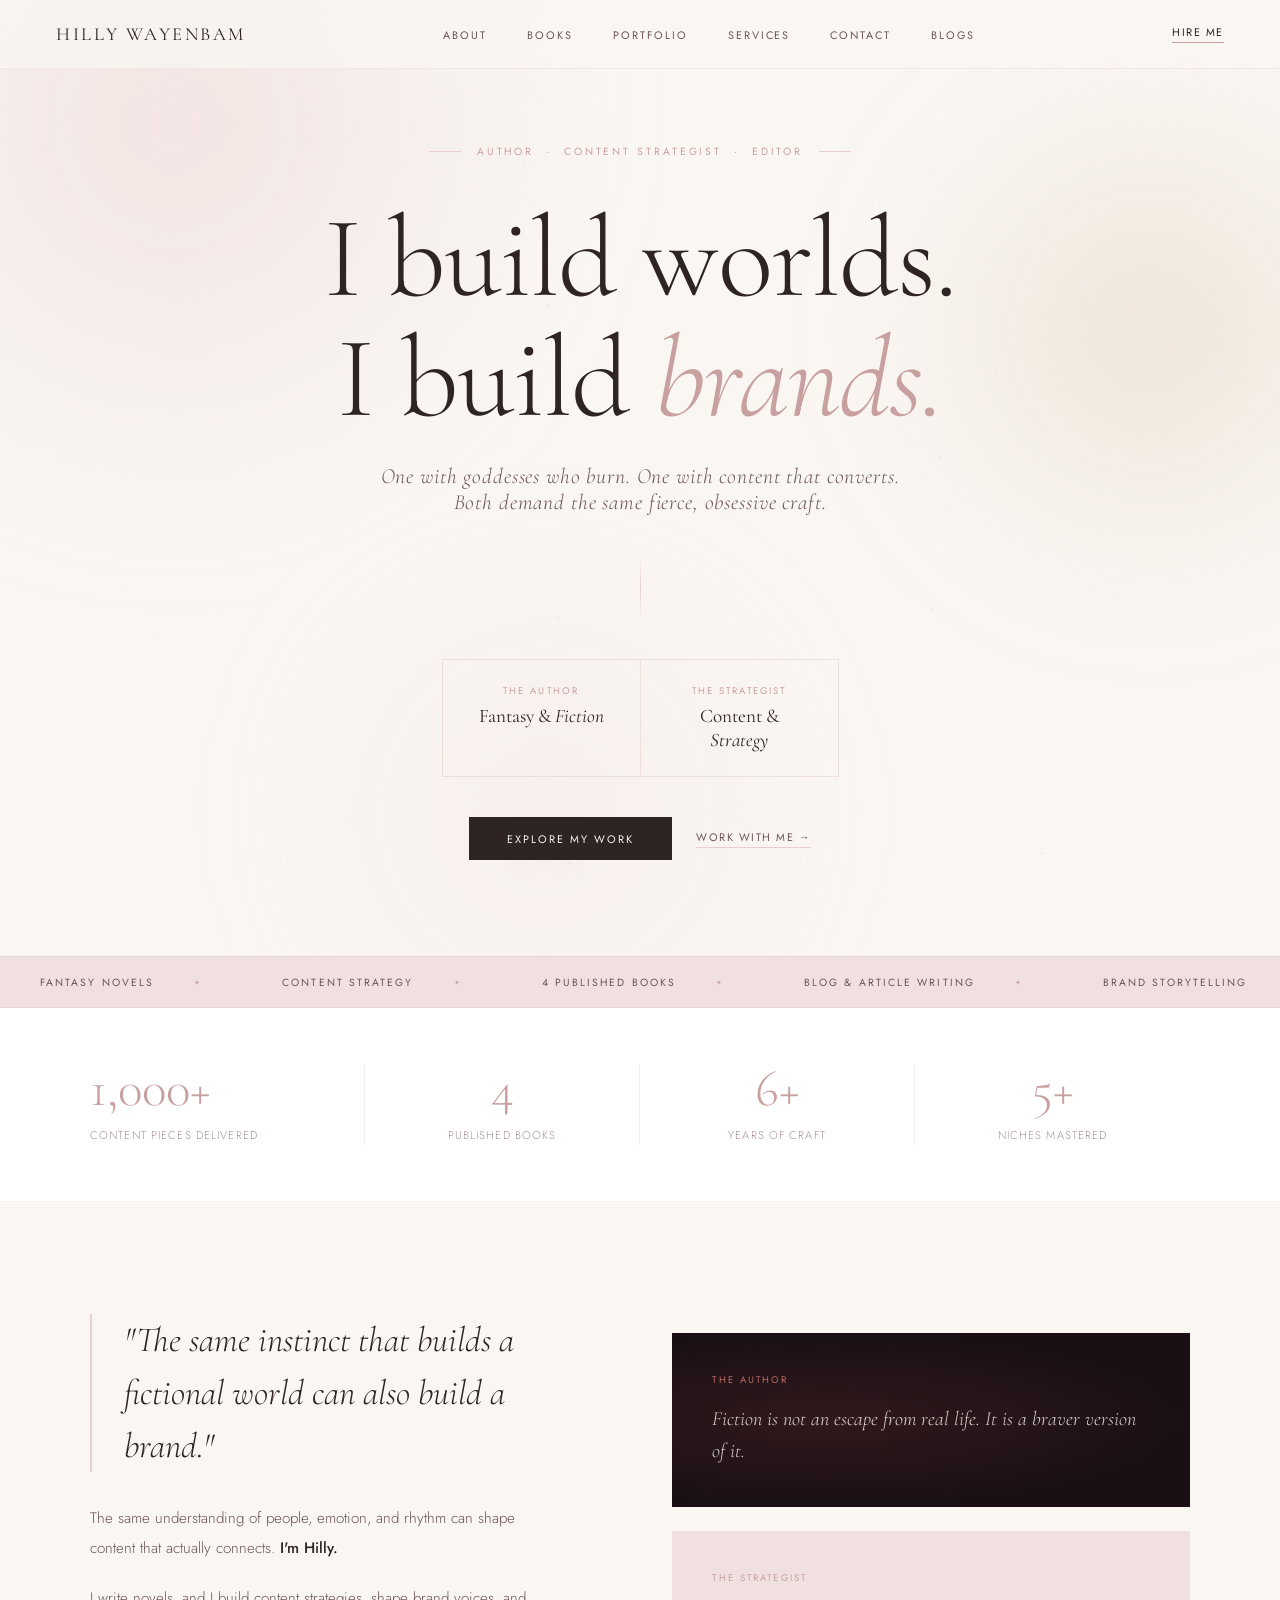
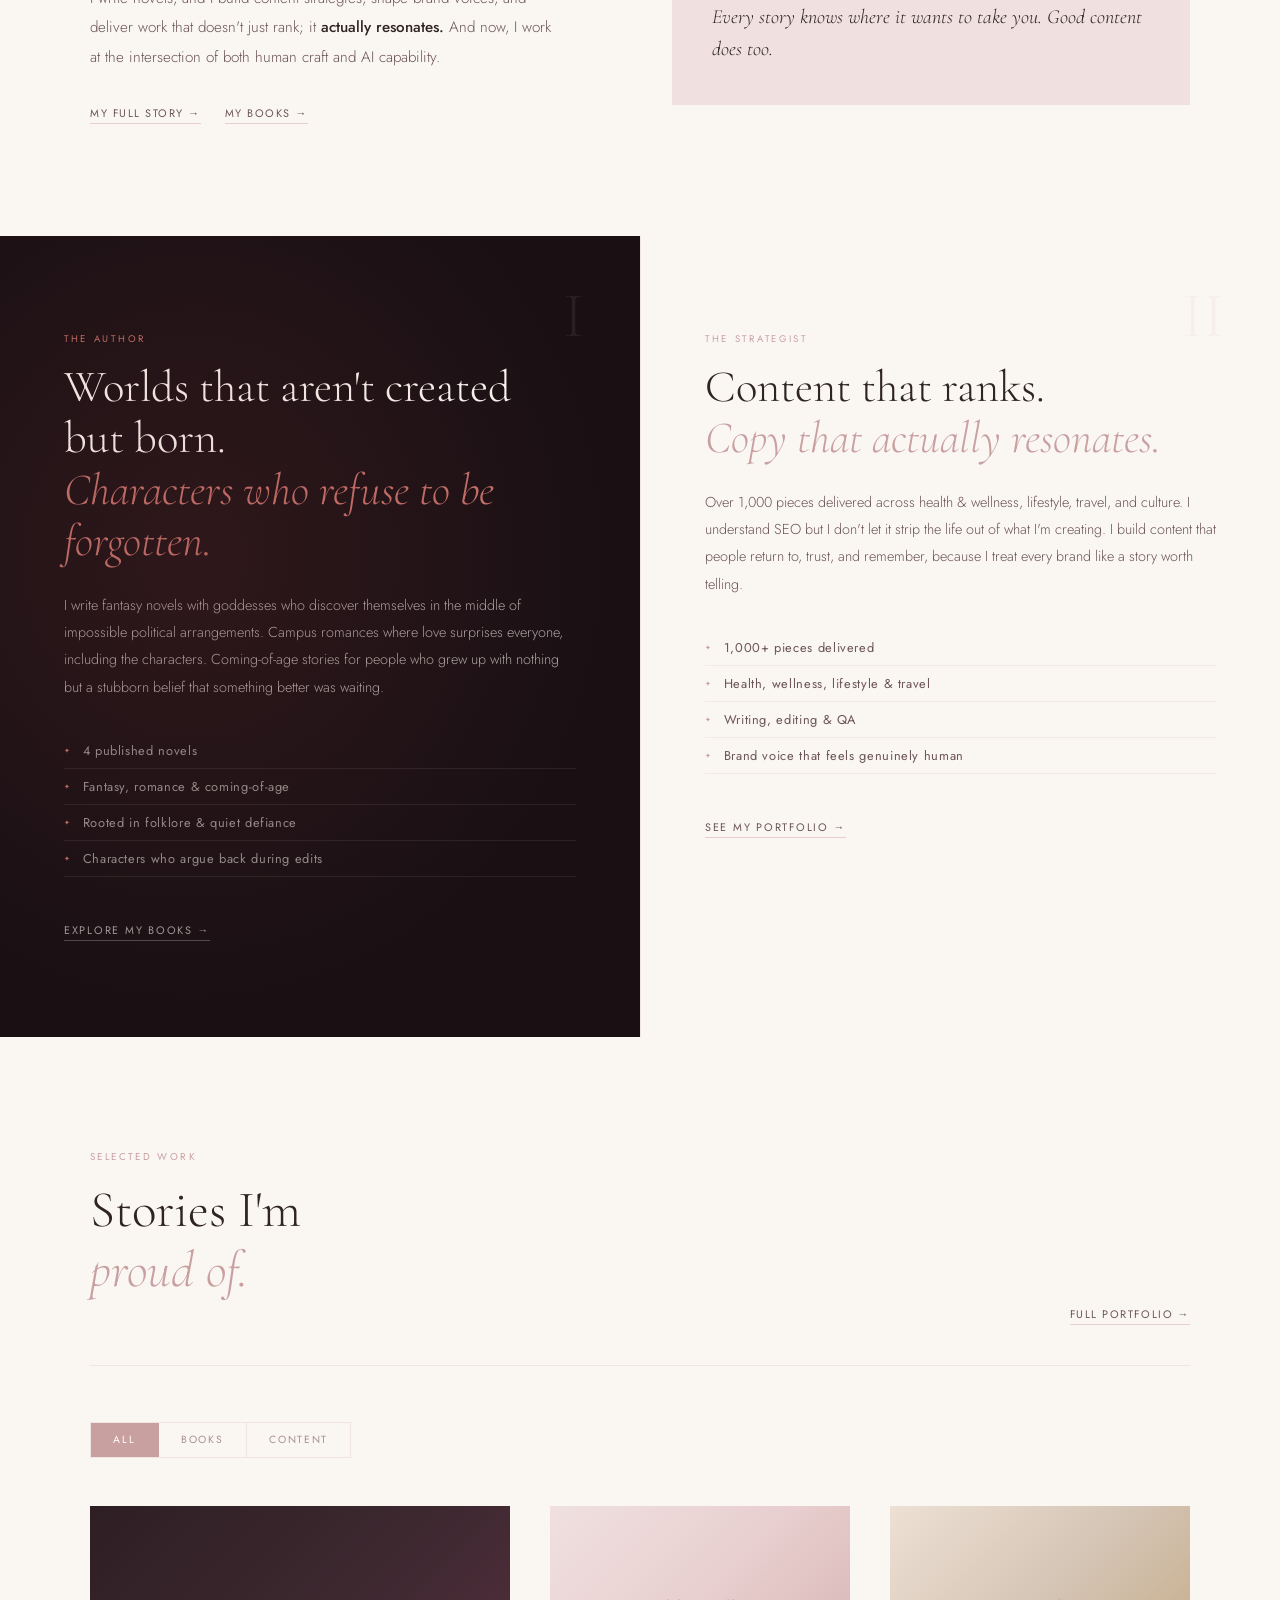
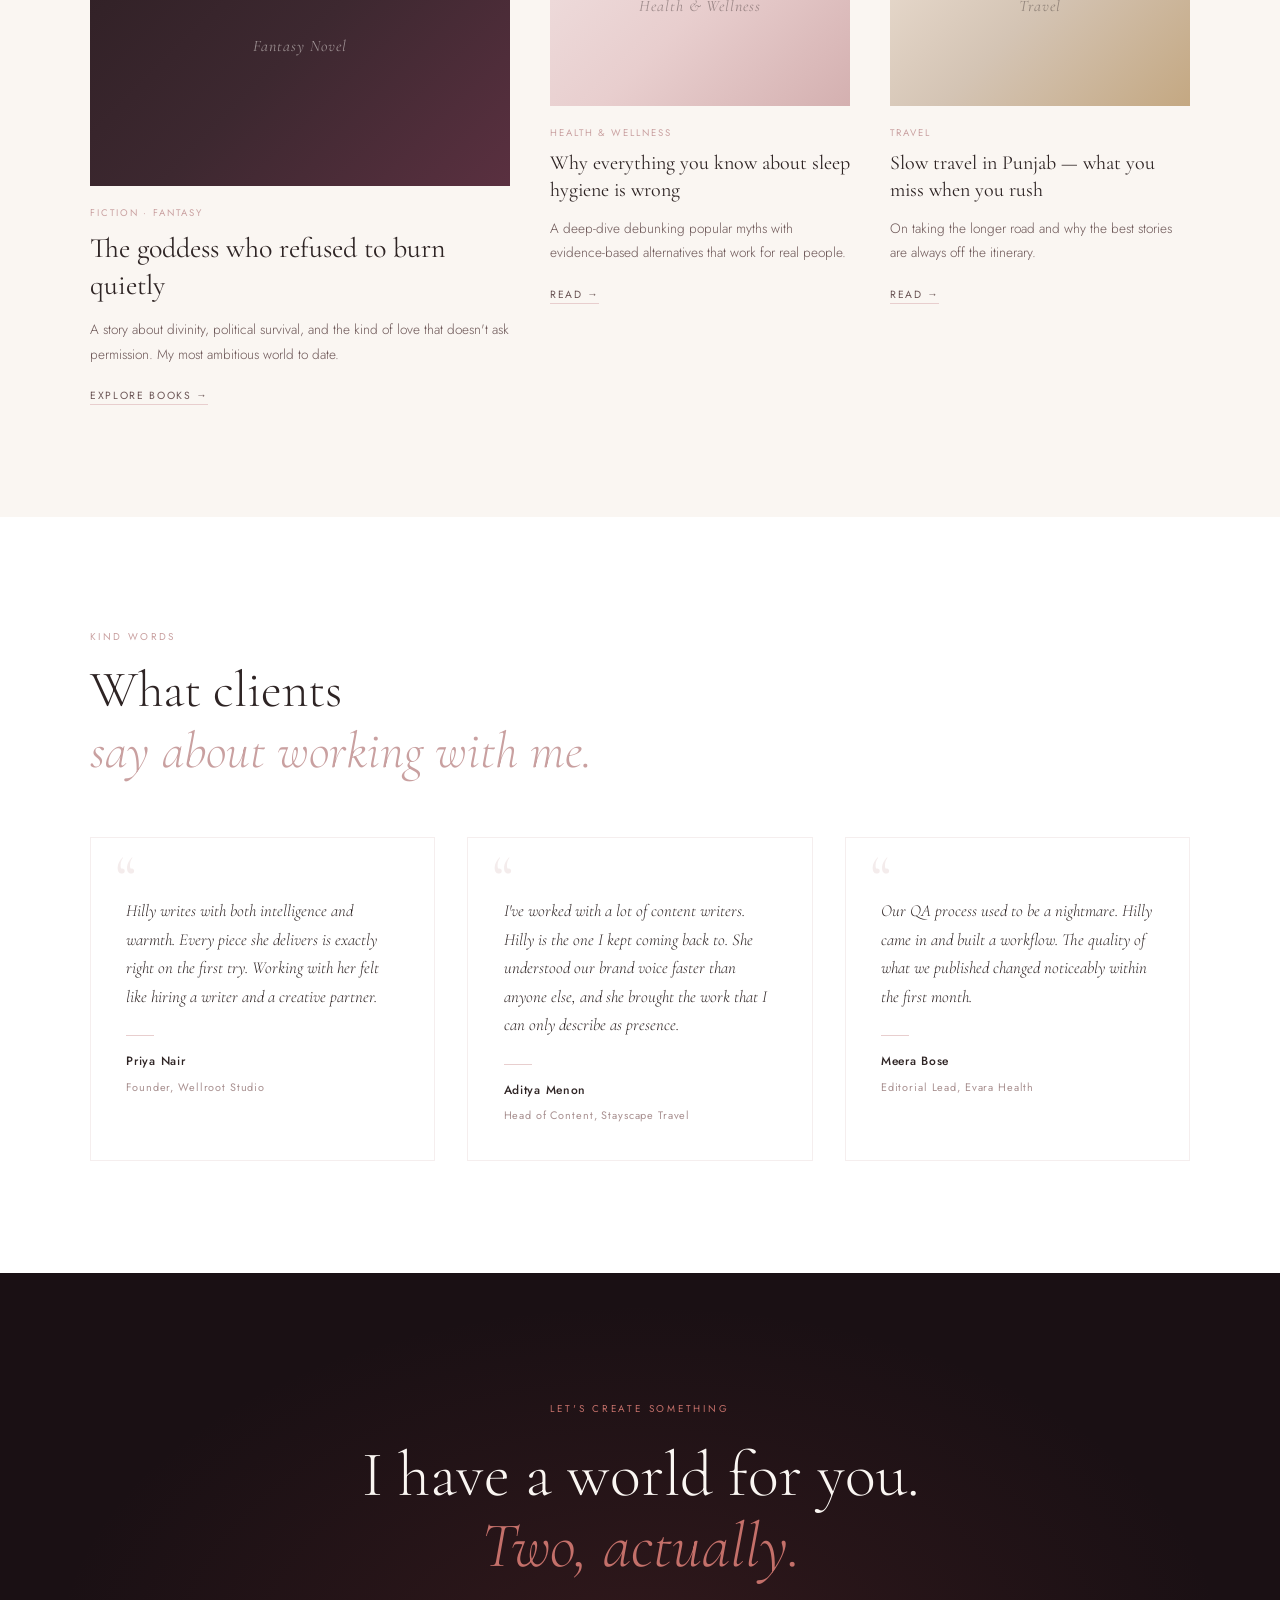
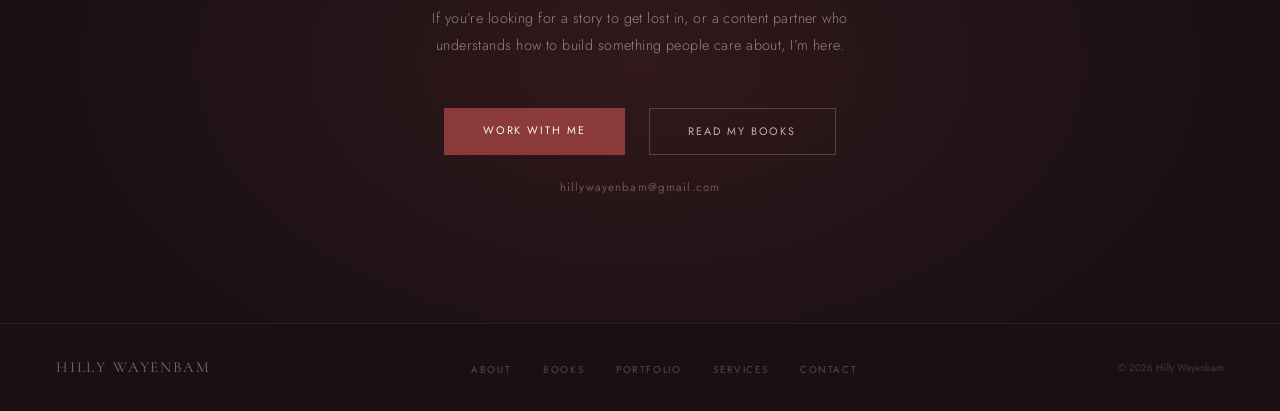
==== commit ee5905df: "index.html" ====
--- a/index.html
+++ b/index.html
@@ -644,7 +644,7 @@
       <span class="stat-label">Published books</span>
     </div>
     <div class="stat-item">
-      <span class="stat-num">5+</span>
+      <span class="stat-num">6+</span>
       <span class="stat-label">Years of craft</span>
     </div>
     <div class="stat-item">
--- a/style.css
+++ b/style.css
@@ -1,5 +1,164 @@
-.book-cover img {
-  width: 220px;
-  height: 320px;
+/* ===== BOOK SECTION (FINAL FIXED) ===== */
+
+.book-entry {
+  display: flex;
+  align-items: flex-start;
+  justify-content: center;
+  gap: 80px;
+
+  max-width: 1000px;
+  margin: 80px auto;
+  padding: 0 20px;
+}
+
+/* ===== LEFT: BOOK COVER ===== */
+.book-cover {
+  flex: 0 0 260px;
+  display: flex;
+  flex-direction: column;
+  align-items: center;
+}
+
+.book-cover-art {
+  width: 260px;
+  height: 390px; /* proper book ratio */
+  border-radius: 8px;
+  overflow: hidden;
+  background: #ddd;
+  box-shadow: 0 12px 30px rgba(0, 0, 0, 0.08);
+}
+
+.cover-image {
+  width: 100%;
+  height: 100%;
   object-fit: cover;
+  display: block;
 }
+
+/* Badge */
+.book-status-badge {
+  display: inline-block;
+  margin-top: 16px;
+  padding: 8px 16px;
+  font-size: 11px;
+  letter-spacing: 1.5px;
+  border: 1px solid #e5d6d0;
+  color: #b8a9a3;
+  border-radius: 3px;
+  text-transform: uppercase;
+}
+
+/* ===== RIGHT: CONTENT ===== */
+.book-content {
+  flex: 1;
+  max-width: 600px;
+}
+
+/* Meta text */
+.book-meta {
+  font-size: 12px;
+  letter-spacing: 2px;
+  color: #b8a9a3;
+  margin-bottom: 10px;
+}
+
+/* Title */
+.book-content h1 {
+  font-size: 42px;
+  font-weight: 500;
+  color: #2d2d2d;
+  margin-bottom: 12px;
+  line-height: 1.2;
+}
+
+/* Highlight (Survived FPV) */
+.highlight {
+  font-style: italic;
+  color: #c89a8e;
+}
+
+/* Subtitle */
+.book-subtitle {
+  font-size: 16px;
+  color: #7a6f6b;
+  margin-bottom: 24px;
+  line-height: 1.6;
+}
+
+/* Paragraphs */
+.book-content p {
+  font-size: 15px;
+  line-height: 1.8;
+  color: #5a514d;
+  margin-bottom: 18px;
+}
+
+/* Quote block */
+.book-quote {
+  border-left: 2px solid #e5d6d0;
+  padding-left: 20px;
+  margin: 25px 0;
+  font-style: italic;
+  color: #6f6460;
+}
+
+/* Tags */
+.book-tags {
+  display: flex;
+  flex-wrap: wrap;
+  gap: 10px;
+  margin: 25px 0;
+}
+
+.book-tag {
+  font-size: 11px;
+  padding: 6px 10px;
+  border: 1px solid #e5d6d0;
+  color: #b8a9a3;
+  border-radius: 3px;
+  text-transform: uppercase;
+}
+
+/* Buttons */
+.book-actions {
+  display: flex;
+  gap: 20px;
+  margin-top: 30px;
+}
+
+.book-btn {
+  padding: 14px 22px;
+  border: 1px solid #e5d6d0;
+  background: transparent;
+  font-size: 12px;
+  letter-spacing: 1.5px;
+  text-transform: uppercase;
+  color: #7a6f6b;
+  cursor: pointer;
+  transition: all 0.25s ease;
+}
+
+.book-btn:hover {
+  background: #f7f2ef;
+}
+
+/* ===== MOBILE FIX ===== */
+@media (max-width: 768px) {
+  .book-entry {
+    flex-direction: column;
+    align-items: center;
+    text-align: center;
+  }
+
+  .book-content {
+    max-width: 100%;
+  }
+
+  .book-actions {
+    justify-content: center;
+  }
+
+  .book-tags {
+    justify-content: center;
+  }
+}
